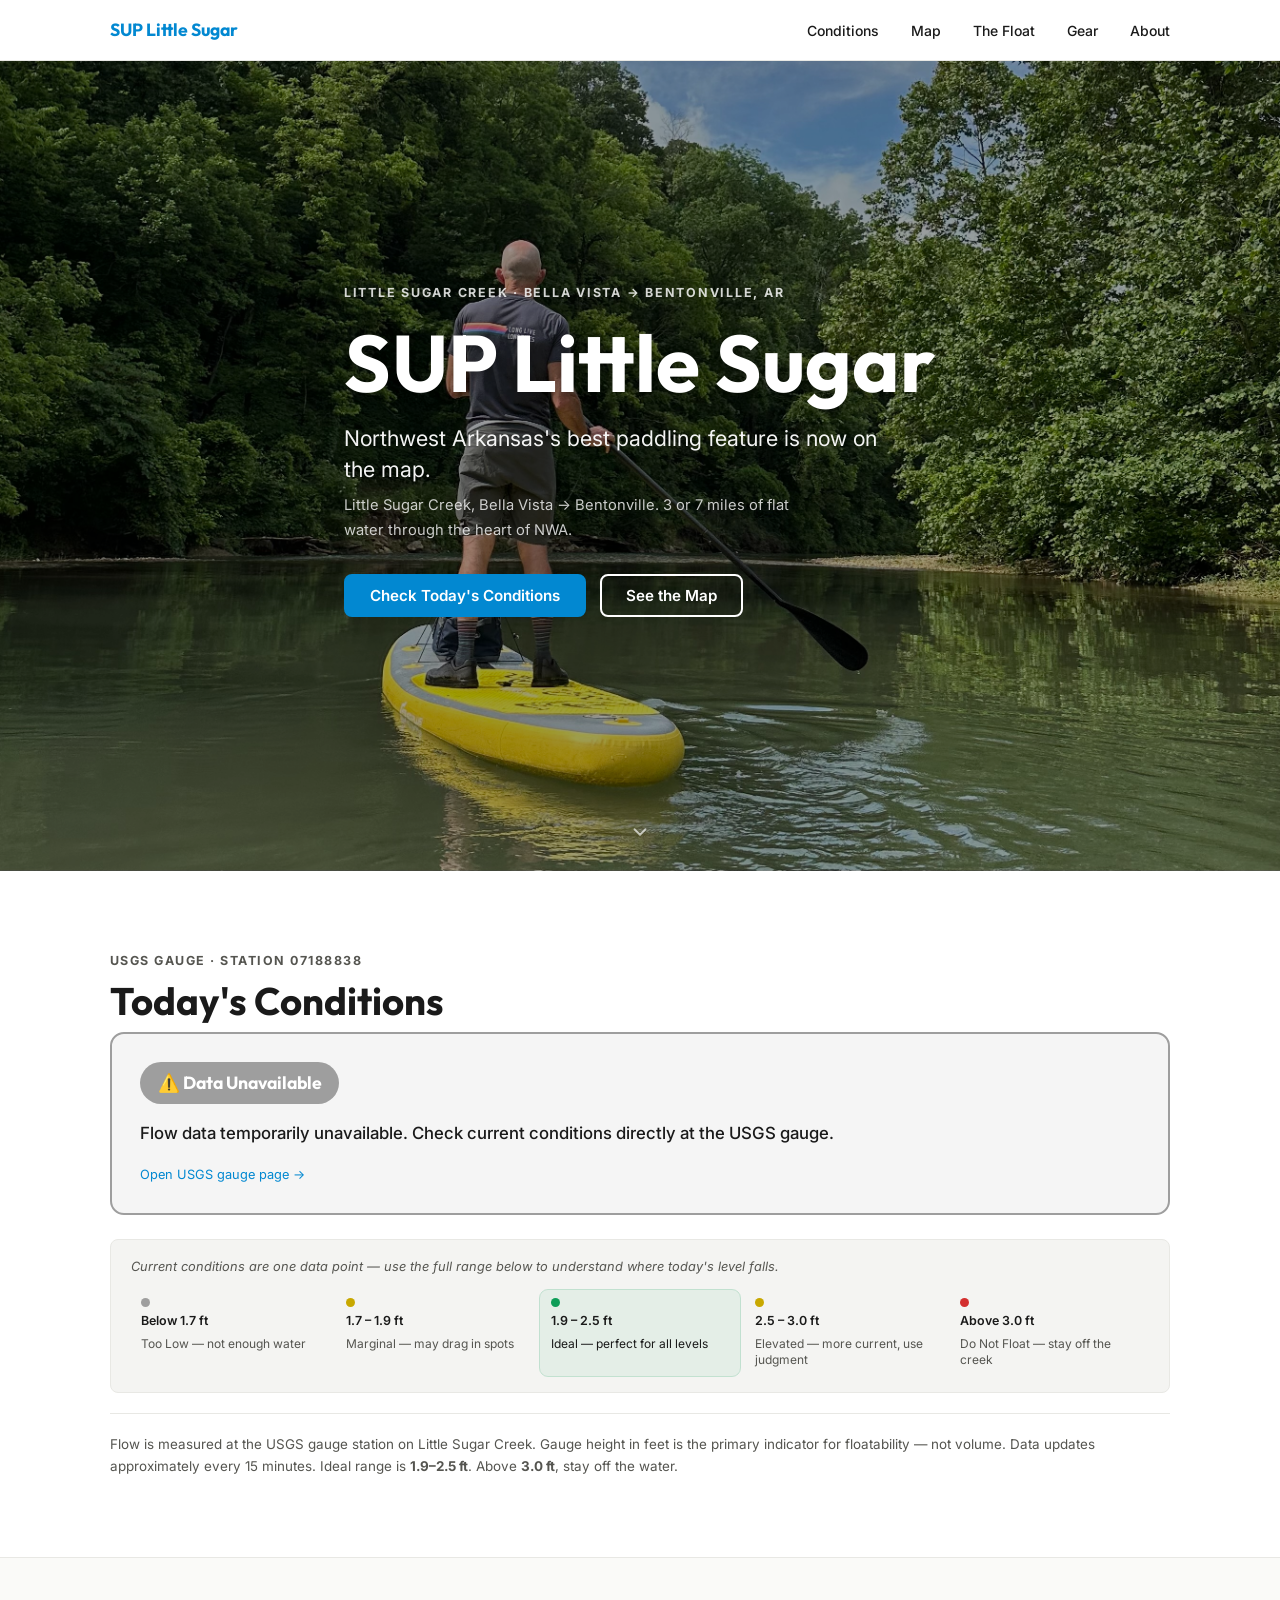
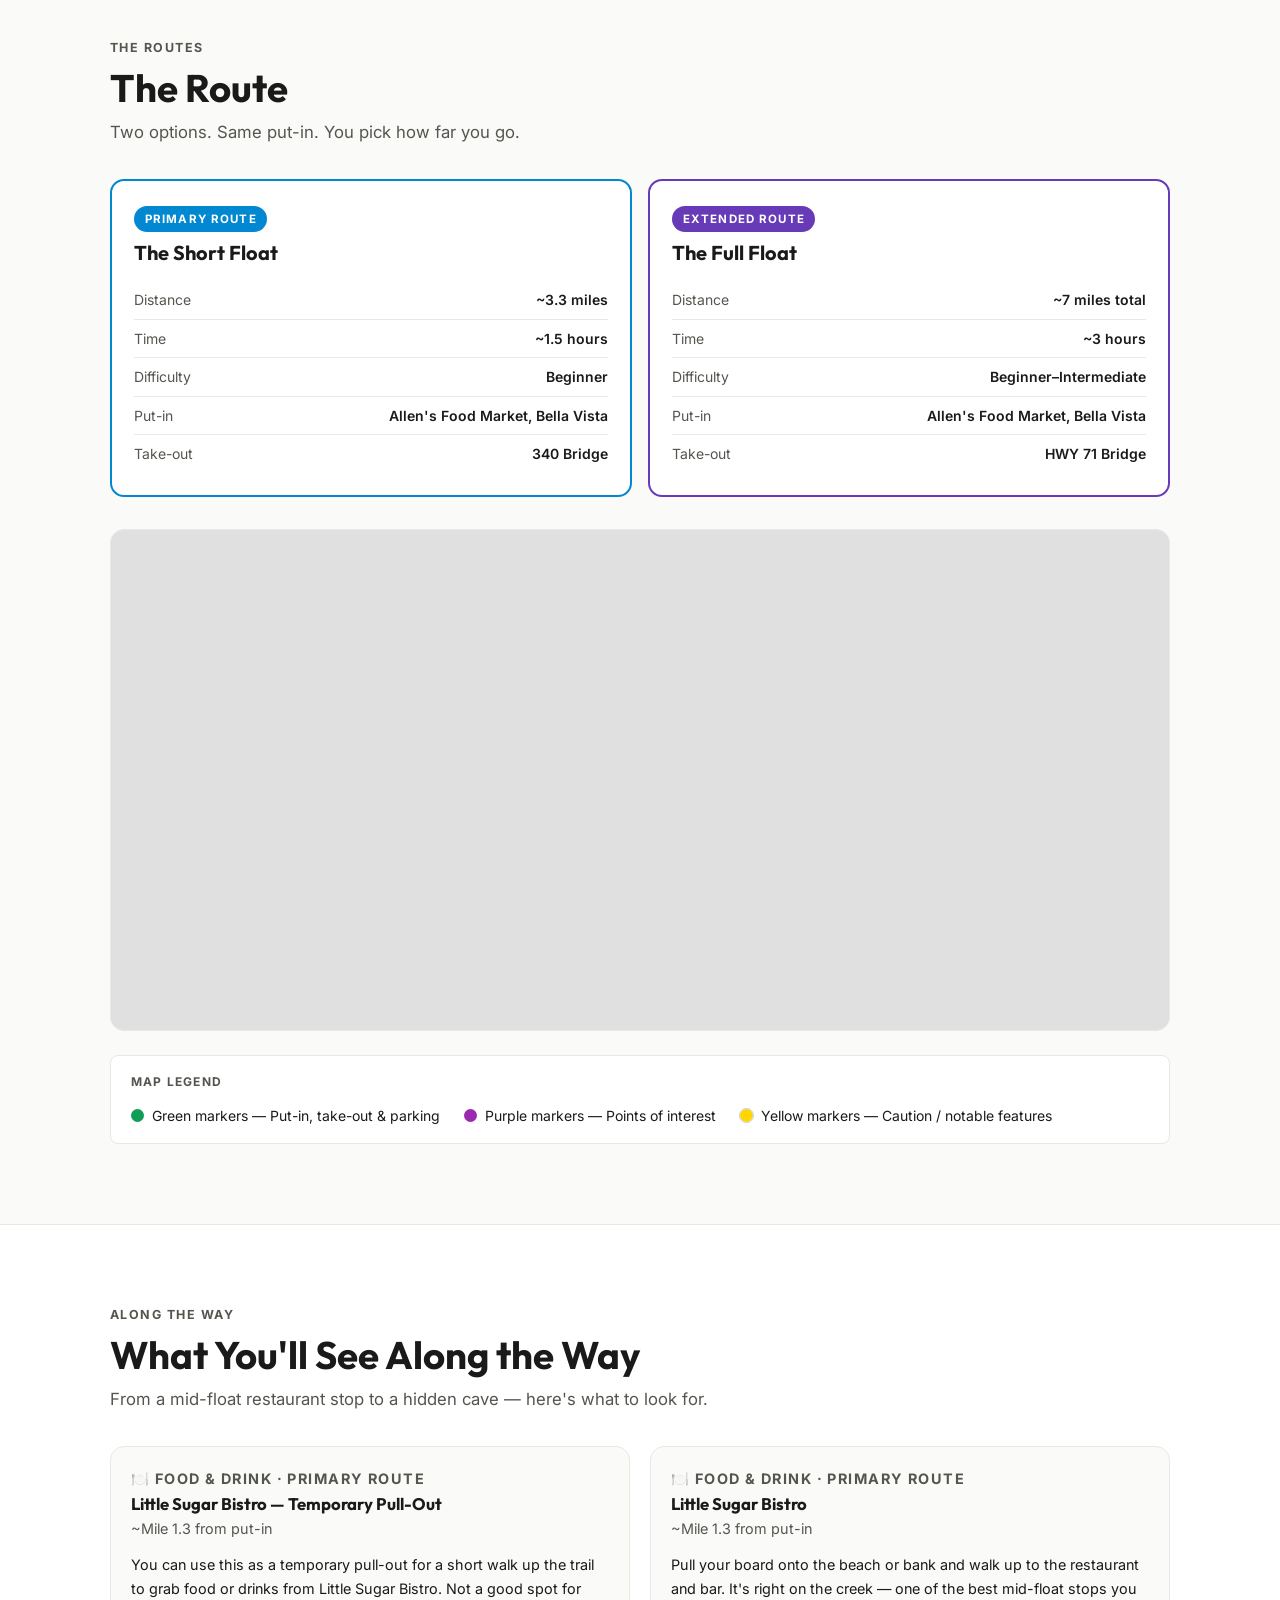
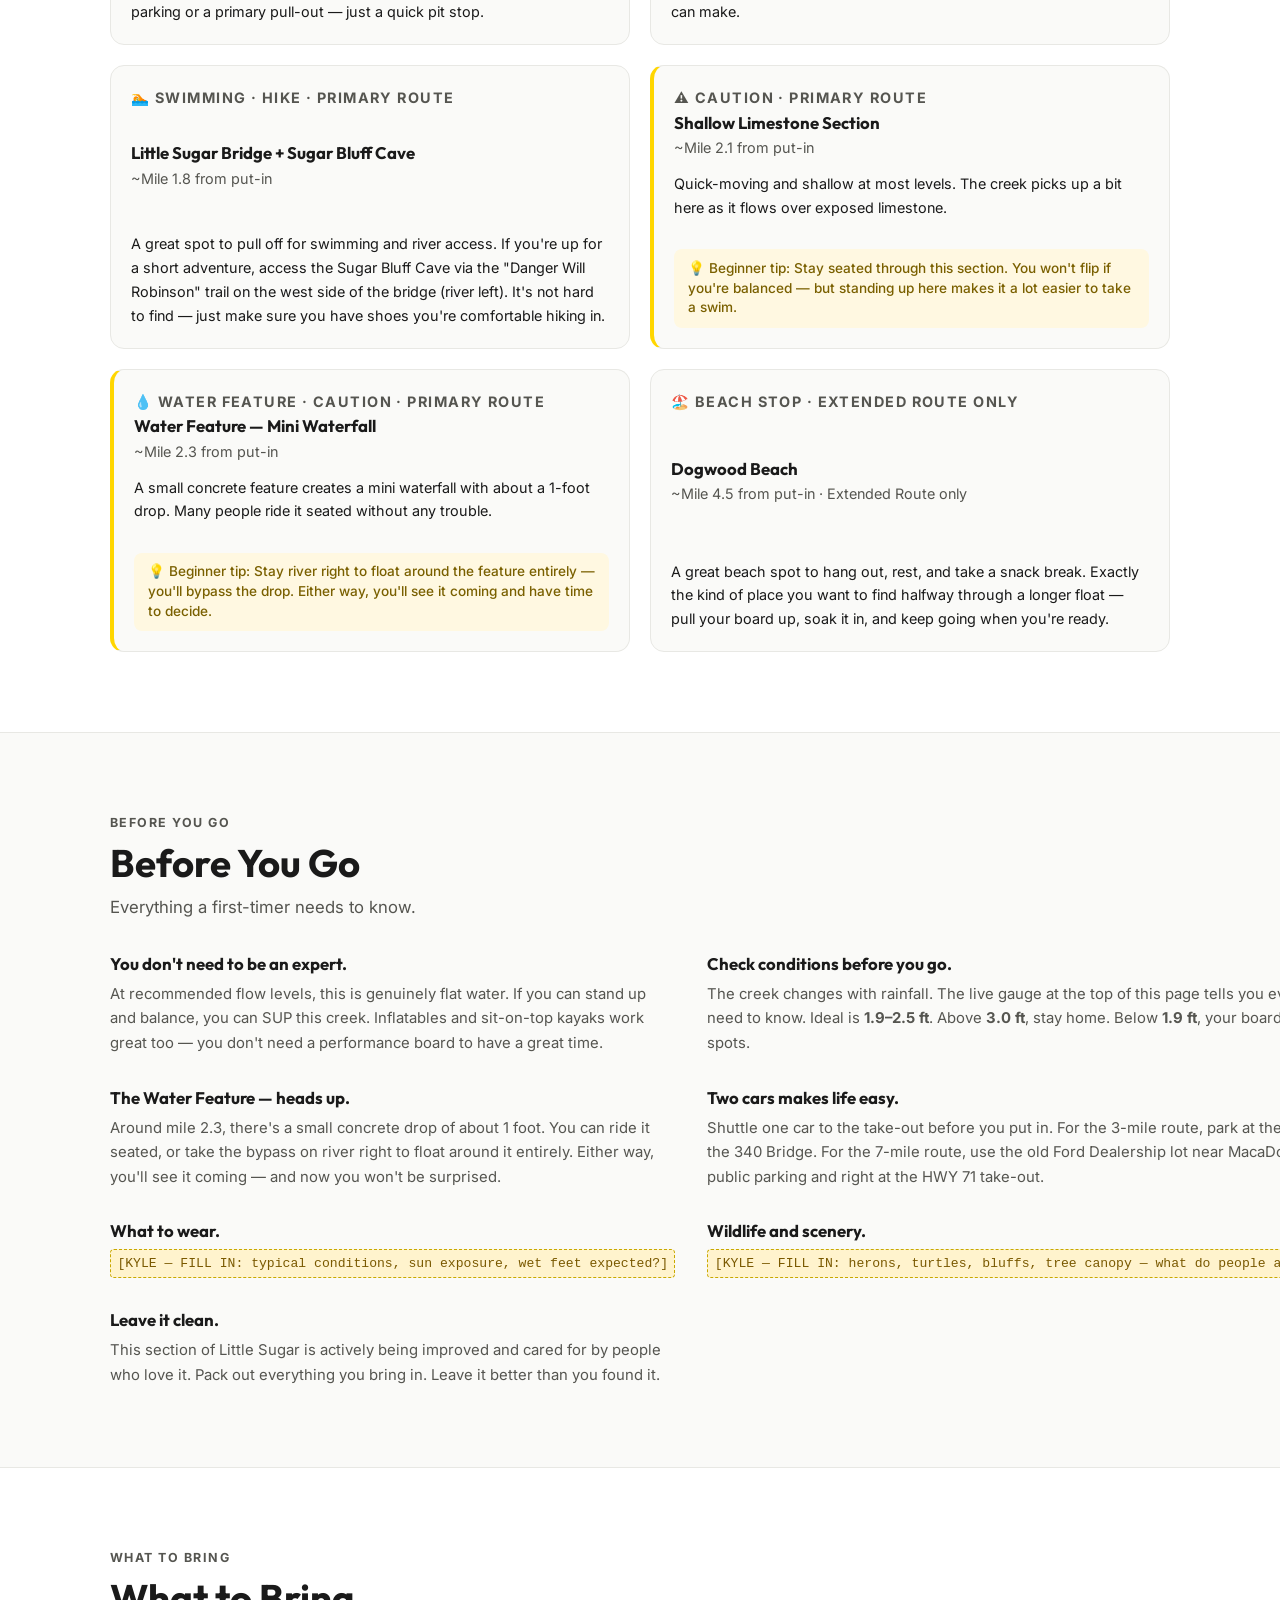
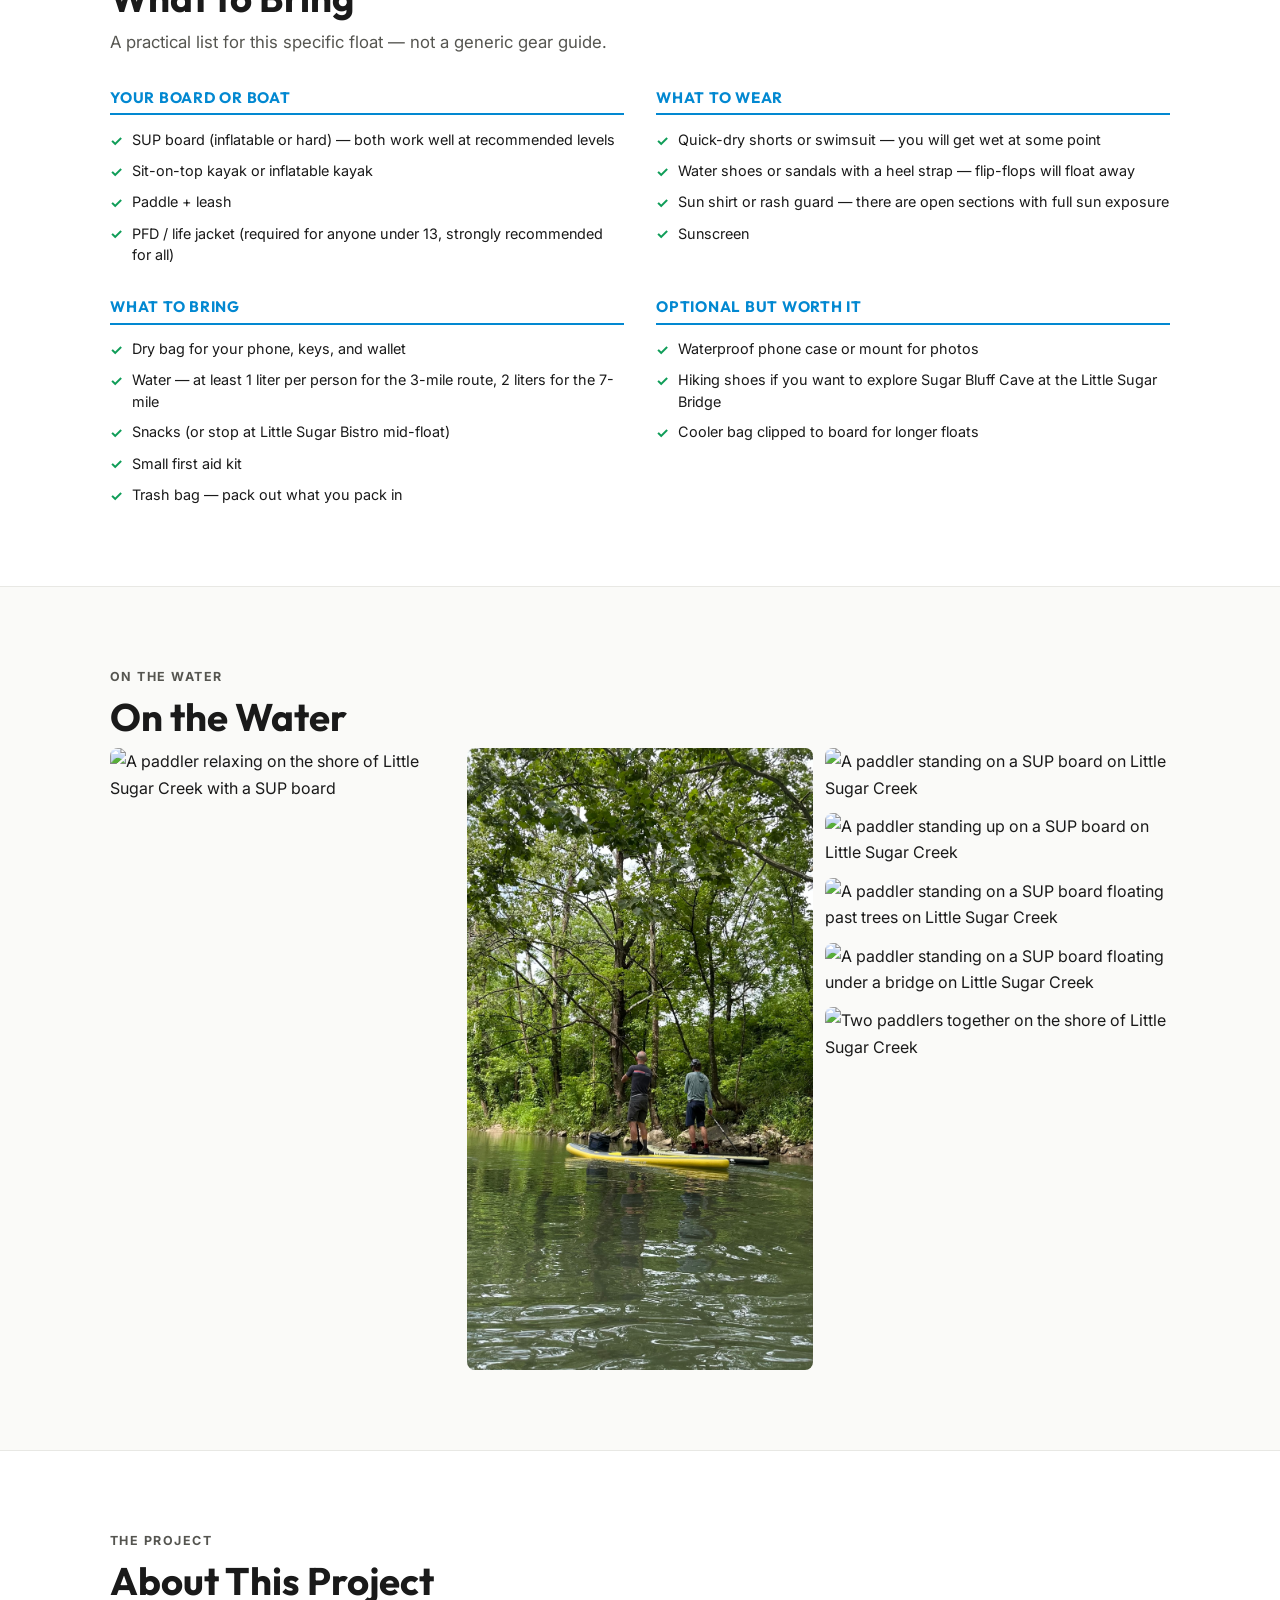
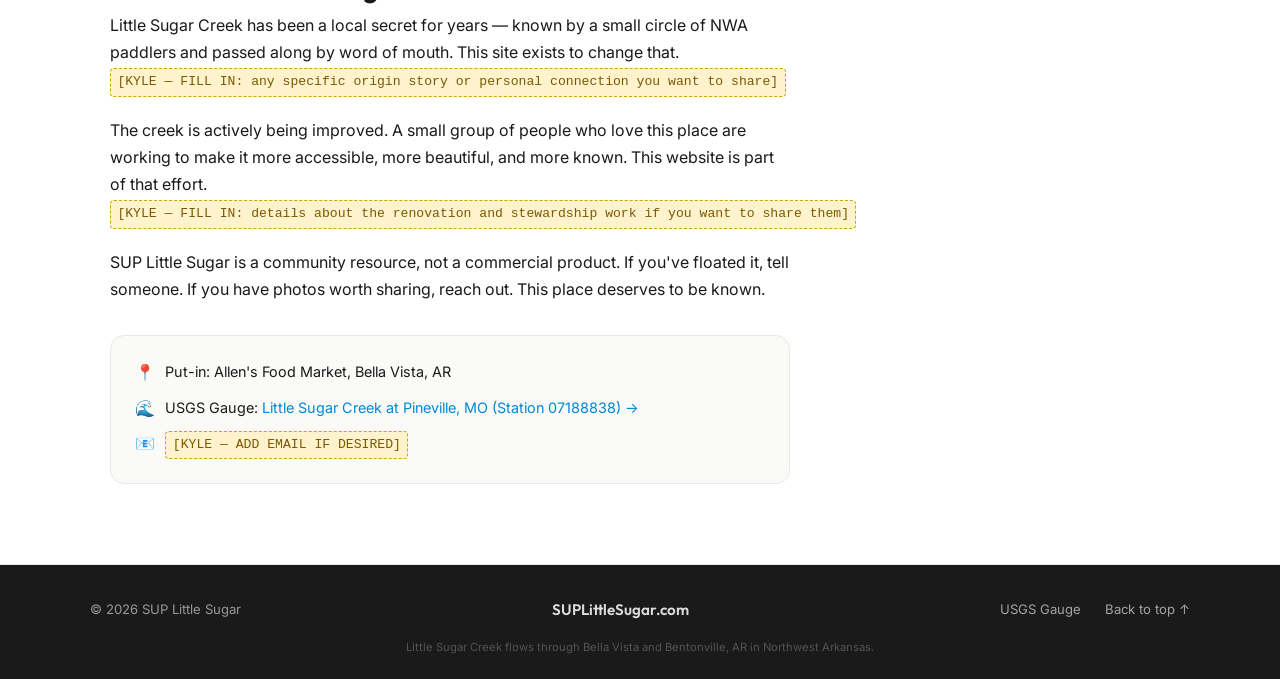
==== index.html @ d6bd66e0 "Update the USGS API to fix the widget See title" ====
<!DOCTYPE html>
<html lang="en">
<head>
  <meta charset="UTF-8" />
  <meta name="viewport" content="width=device-width, initial-scale=1.0" />
  <meta name="description" content="SUP Little Sugar — Stand-up paddleboarding and floating Little Sugar Creek in Bella Vista and Bentonville, Northwest Arkansas. Live conditions, interactive map, gear guide, and everything a first-timer needs." />

  <title>SUP Little Sugar — Float Little Sugar Creek in NWA</title>

  <!-- Favicon: paddle emoji -->
  <link rel="icon" href="data:image/svg+xml,<svg xmlns='http://www.w3.org/2000/svg' viewBox='0 0 100 100'><text y='.9em' font-size='90'>🏄</text></svg>" />

  <!-- Google Fonts: Outfit (headings) + Inter (body) -->
  <link rel="preconnect" href="https://fonts.googleapis.com" />
  <link rel="preconnect" href="https://fonts.gstatic.com" crossorigin />
  <link href="https://fonts.googleapis.com/css2?family=Outfit:wght@400;600;700;800&family=Inter:wght@400;500;600&display=swap" rel="stylesheet" />

  <!-- Stylesheet -->
  <link rel="stylesheet" href="css/styles.css" />
</head>
<body>

  <!-- ============================================================
       NAVIGATION
       ============================================================ -->
  <nav class="nav" id="site-nav" aria-label="Main navigation">
    <div class="nav-inner">
      <a href="#" class="nav-logo">SUP Little Sugar</a>

      <ul class="nav-links" id="nav-links">
        <li><a href="#conditions">Conditions</a></li>
        <li><a href="#map">Map</a></li>
        <li><a href="#float">The Float</a></li>
        <li><a href="#gear">Gear</a></li>
        <li><a href="#about">About</a></li>
      </ul>

      <!-- Hamburger (mobile only) -->
      <button class="nav-hamburger" id="nav-hamburger" aria-label="Toggle menu" aria-expanded="false">
        <span></span>
        <span></span>
        <span></span>
      </button>
    </div>
  </nav>

  <!-- ============================================================
       HERO
       ============================================================ -->
  <section class="hero" aria-label="Hero">
    <div class="hero-overlay" aria-hidden="true"></div>
    <div class="hero-content">
      <span class="hero-eyebrow">Little Sugar Creek · Bella Vista → Bentonville, AR</span>
      <h1>SUP Little Sugar</h1>
      <p class="hero-sub">Northwest Arkansas's best paddling feature is now on the map.</p>
      <p class="hero-body">Little Sugar Creek, Bella Vista → Bentonville. 3 or 7 miles of flat water through the heart of NWA.</p>
      <div class="hero-buttons">
        <a href="#conditions" class="btn btn-primary">Check Today's Conditions</a>
        <a href="#map" class="btn btn-outline-white">See the Map</a>
      </div>
    </div>

    <!-- Animated scroll indicator -->
    <div class="scroll-indicator" aria-hidden="true">
      <svg viewBox="0 0 24 24" aria-hidden="true">
        <polyline points="6 9 12 15 18 9"></polyline>
      </svg>
    </div>
  </section>

  <!-- ============================================================
       SECTION 1 — LIVE CONDITIONS
       ============================================================ -->
  <div class="conditions-wrap" id="conditions">
    <div class="section">
      <span class="section-eyebrow">USGS Gauge · Station 07188838</span>
      <h2 class="section-heading">Today's Conditions</h2>

      <!-- Status card — updated by fetchGaugeData() -->
      <div class="status-card" id="status-card" data-status="loading" role="status" aria-live="polite">

        <!-- Loading state -->
        <p class="status-loading" id="status-loading">Checking the gauge…</p>

        <!-- Success state (hidden until data loads) -->
        <div class="status-content" id="status-content" aria-hidden="true">
          <div class="status-badge" id="status-badge">—</div>
          <div class="status-gauge" id="status-gauge">—<span class="unit">ft</span></div>
          <p class="status-recommendation" id="status-recommendation"></p>
          <p class="status-meta">
            <span id="status-time"></span> ·
            <a href="https://waterdata.usgs.gov/monitoring-location/USGS-07188838/" target="_blank" rel="noopener">View USGS gauge →</a>
          </p>
        </div>

        <!-- Error state (hidden unless fetch fails) -->
        <div class="status-error" id="status-error" aria-hidden="true">
          <div class="status-badge">⚠️ Data Unavailable</div>
          <p class="status-recommendation">Flow data temporarily unavailable. Check current conditions directly at the USGS gauge.</p>
          <p class="status-meta">
            <a href="https://waterdata.usgs.gov/monitoring-location/USGS-07188838/" target="_blank" rel="noopener">Open USGS gauge page →</a>
          </p>
        </div>

      </div><!-- /status-card -->

      <!-- Flow level legend -->
      <div class="flow-legend">
        <p class="flow-legend-context">Current conditions are one data point — use the full range below to understand where today's level falls.</p>
        <div class="flow-legend-levels">
          <div class="flow-legend-item">
            <span class="flow-legend-dot" style="background:#9e9e9e;"></span>
            <span class="flow-legend-range">Below 1.7 ft</span>
            <span class="flow-legend-label">Too Low — not enough water</span>
          </div>
          <div class="flow-legend-item">
            <span class="flow-legend-dot" style="background:#c8a800;"></span>
            <span class="flow-legend-range">1.7 – 1.9 ft</span>
            <span class="flow-legend-label">Marginal — may drag in spots</span>
          </div>
          <div class="flow-legend-item flow-legend-item--ideal">
            <span class="flow-legend-dot" style="background:#0f9d58;"></span>
            <span class="flow-legend-range">1.9 – 2.5 ft</span>
            <span class="flow-legend-label">Ideal — perfect for all levels</span>
          </div>
          <div class="flow-legend-item">
            <span class="flow-legend-dot" style="background:#c8a800;"></span>
            <span class="flow-legend-range">2.5 – 3.0 ft</span>
            <span class="flow-legend-label">Elevated — more current, use judgment</span>
          </div>
          <div class="flow-legend-item">
            <span class="flow-legend-dot" style="background:#d32f2f;"></span>
            <span class="flow-legend-range">Above 3.0 ft</span>
            <span class="flow-legend-label">Do Not Float — stay off the creek</span>
          </div>
        </div>
      </div><!-- /flow-legend -->

      <p class="conditions-explainer">
        Flow is measured at the USGS gauge station on Little Sugar Creek. Gauge height in feet is the primary indicator for floatability — not volume. Data updates approximately every 15 minutes. Ideal range is <strong>1.9–2.5 ft</strong>. Above <strong>3.0 ft</strong>, stay off the water.
      </p>
    </div>
  </div>

  <!-- ============================================================
       SECTION 2 — THE ROUTE / MAP
       ============================================================ -->
  <div class="map-wrap" id="map">
    <div class="section">
      <span class="section-eyebrow">The Routes</span>
      <h2 class="section-heading">The Route</h2>
      <p class="section-subheading">Two options. Same put-in. You pick how far you go.</p>

      <!-- Route summary cards -->
      <div class="route-cards">

        <div class="route-card primary">
          <span class="route-pill">Primary Route</span>
          <h3>The Short Float</h3>
          <div class="route-stat">
            <span class="route-stat-label">Distance</span>
            <span class="route-stat-value">~3.3 miles</span>
          </div>
          <div class="route-stat">
            <span class="route-stat-label">Time</span>
            <span class="route-stat-value">~1.5 hours</span>
          </div>
          <div class="route-stat">
            <span class="route-stat-label">Difficulty</span>
            <span class="route-stat-value">Beginner</span>
          </div>
          <div class="route-stat">
            <span class="route-stat-label">Put-in</span>
            <span class="route-stat-value">Allen's Food Market, Bella Vista</span>
          </div>
          <div class="route-stat">
            <span class="route-stat-label">Take-out</span>
            <span class="route-stat-value">340 Bridge</span>
          </div>
        </div>

        <div class="route-card extended">
          <span class="route-pill">Extended Route</span>
          <h3>The Full Float</h3>
          <div class="route-stat">
            <span class="route-stat-label">Distance</span>
            <span class="route-stat-value">~7 miles total</span>
          </div>
          <div class="route-stat">
            <span class="route-stat-label">Time</span>
            <span class="route-stat-value">~3 hours</span>
          </div>
          <div class="route-stat">
            <span class="route-stat-label">Difficulty</span>
            <span class="route-stat-value">Beginner–Intermediate</span>
          </div>
          <div class="route-stat">
            <span class="route-stat-label">Put-in</span>
            <span class="route-stat-value">Allen's Food Market, Bella Vista</span>
          </div>
          <div class="route-stat">
            <span class="route-stat-label">Take-out</span>
            <span class="route-stat-value">HWY 71 Bridge</span>
          </div>
        </div>

      </div><!-- /route-cards -->

      <!-- Google My Maps embed -->
      <div class="map-embed-wrap">
        <iframe
          src="https://www.google.com/maps/d/u/0/embed?mid=1Xokbt8pxYBiPgkdiXS35rJoHc6xUcCo&ehbc=2E312F&noprof=1"
          title="SUP Little Sugar — Interactive Route Map"
          loading="lazy"
          allowfullscreen>
        </iframe>
      </div>

      <!-- Legend -->
      <div class="map-legend">
        <p class="map-legend-title">Map Legend</p>
        <div class="legend-items">
          <div class="legend-item">
            <span class="legend-dot" style="background:#0f9d58;"></span>
            Green markers — Put-in, take-out &amp; parking
          </div>
          <div class="legend-item">
            <span class="legend-dot" style="background:#9c27b0;"></span>
            Purple markers — Points of interest
          </div>
          <div class="legend-item">
            <span class="legend-dot" style="background:#ffd600; outline: 1px solid #ccc;"></span>
            Yellow markers — Caution / notable features
          </div>
        </div>
      </div>

    </div>
  </div>

  <!-- ============================================================
       SECTION 3 — POINTS OF INTEREST
       ============================================================ -->
  <div class="poi-wrap" id="poi">
    <div class="section">
      <span class="section-eyebrow">Along the Way</span>
      <h2 class="section-heading">What You'll See Along the Way</h2>
      <p class="section-subheading">From a mid-float restaurant stop to a hidden cave — here's what to look for.</p>

      <div class="poi-grid">

        <!-- 1 · Little Sugar Bistro Pull-Out -->
        <div class="poi-card">
          <div class="poi-card-body">
            <p class="poi-type-label">🍽️ Food &amp; Drink · Primary Route</p>
            <h3>Little Sugar Bistro — Temporary Pull-Out</h3>
            <p class="poi-meta">~Mile 1.3 from put-in</p>
            <p>You can use this as a temporary pull-out for a short walk up the trail to grab food or drinks from Little Sugar Bistro. Not a good spot for parking or a primary pull-out — just a quick pit stop.</p>
          </div>
        </div>

        <!-- 2 · Little Sugar Bistro -->
        <div class="poi-card">
          <div class="poi-card-body">
            <p class="poi-type-label">🍽️ Food &amp; Drink · Primary Route</p>
            <h3>Little Sugar Bistro</h3>
            <p class="poi-meta">~Mile 1.3 from put-in</p>
            <p>Pull your board onto the beach or bank and walk up to the restaurant and bar. It's right on the creek — one of the best mid-float stops you can make.</p>
          </div>
        </div>

        <!-- 3 · Little Sugar Bridge -->
        <div class="poi-card">
          <div class="poi-card-body">
            <p class="poi-type-label">🏊 Swimming · Hike · Primary Route</p>
            <h3>Little Sugar Bridge + Sugar Bluff Cave</h3>
            <p class="poi-meta">~Mile 1.8 from put-in</p>
            <p>A great spot to pull off for swimming and river access. If you're up for a short adventure, access the Sugar Bluff Cave via the "Danger Will Robinson" trail on the west side of the bridge (river left). It's not hard to find — just make sure you have shoes you're comfortable hiking in.</p>
          </div>
        </div>

        <!-- 4 · Shallow Limestone Section (CAUTION) -->
        <div class="poi-card caution">
          <div class="poi-card-body">
            <p class="poi-type-label">⚠️ Caution · Primary Route</p>
            <h3>Shallow Limestone Section</h3>
            <p class="poi-meta">~Mile 2.1 from put-in</p>
            <p>Quick-moving and shallow at most levels. The creek picks up a bit here as it flows over exposed limestone.</p>
            <div class="caution-tip">
              💡 Beginner tip: Stay seated through this section. You won't flip if you're balanced — but standing up here makes it a lot easier to take a swim.
            </div>
          </div>
        </div>

        <!-- 5 · Water Feature (CAUTION) -->
        <div class="poi-card caution">
          <div class="poi-card-body">
            <p class="poi-type-label">💧 Water Feature · Caution · Primary Route</p>
            <h3>Water Feature — Mini Waterfall</h3>
            <p class="poi-meta">~Mile 2.3 from put-in</p>
            <p>A small concrete feature creates a mini waterfall with about a 1-foot drop. Many people ride it seated without any trouble.</p>
            <div class="caution-tip">
              💡 Beginner tip: Stay river right to float around the feature entirely — you'll bypass the drop. Either way, you'll see it coming and have time to decide.
            </div>
          </div>
        </div>

        <!-- 6 · Dogwood Beach -->
        <div class="poi-card">
          <div class="poi-card-body">
            <p class="poi-type-label">🏖️ Beach Stop · Extended Route Only</p>
            <h3>Dogwood Beach</h3>
            <p class="poi-meta">~Mile 4.5 from put-in · Extended Route only</p>
            <p>A great beach spot to hang out, rest, and take a snack break. Exactly the kind of place you want to find halfway through a longer float — pull your board up, soak it in, and keep going when you're ready.</p>
          </div>
        </div>

      </div><!-- /poi-grid -->
    </div>
  </div>

  <!-- ============================================================
       SECTION 4 — THINGS TO KNOW / BEFORE YOU GO
       ============================================================ -->
  <div class="float-wrap" id="float">
    <div class="section">
      <span class="section-eyebrow">Before You Go</span>
      <h2 class="section-heading">Before You Go</h2>
      <p class="section-subheading">Everything a first-timer needs to know.</p>

      <div class="float-grid">

        <div class="float-item">
          <h3>You don't need to be an expert.</h3>
          <p>At recommended flow levels, this is genuinely flat water. If you can stand up and balance, you can SUP this creek. Inflatables and sit-on-top kayaks work great too — you don't need a performance board to have a great time.</p>
        </div>

        <div class="float-item">
          <h3>Check conditions before you go.</h3>
          <p>The creek changes with rainfall. The live gauge at the top of this page tells you everything you need to know. Ideal is <strong>1.9–2.5 ft</strong>. Above <strong>3.0 ft</strong>, stay home. Below <strong>1.9 ft</strong>, your board may drag in spots.</p>
        </div>

        <div class="float-item">
          <h3>The Water Feature — heads up.</h3>
          <p>Around mile 2.3, there's a small concrete drop of about 1 foot. You can ride it seated, or take the bypass on river right to float around it entirely. Either way, you'll see it coming — and now you won't be surprised.</p>
        </div>

        <div class="float-item">
          <h3>Two cars makes life easy.</h3>
          <p>Shuttle one car to the take-out before you put in. For the 3-mile route, park at the public lot near the 340 Bridge. For the 7-mile route, use the old Ford Dealership lot near MacaDoodles — it's public parking and right at the HWY 71 take-out.</p>
        </div>

        <div class="float-item">
          <h3>What to wear.</h3>
          <p><span class="kyle-fill">[KYLE — FILL IN: typical conditions, sun exposure, wet feet expected?]</span></p>
        </div>

        <div class="float-item">
          <h3>Wildlife and scenery.</h3>
          <p><span class="kyle-fill">[KYLE — FILL IN: herons, turtles, bluffs, tree canopy — what do people actually see?]</span></p>
        </div>

        <div class="float-item">
          <h3>Leave it clean.</h3>
          <p>This section of Little Sugar is actively being improved and cared for by people who love it. Pack out everything you bring in. Leave it better than you found it.</p>
        </div>

      </div><!-- /float-grid -->
    </div>
  </div>

  <!-- ============================================================
       SECTION 5 — GEAR TO BRING
       ============================================================ -->
  <div class="gear-wrap" id="gear">
    <div class="section">
      <span class="section-eyebrow">What to Bring</span>
      <h2 class="section-heading">What to Bring</h2>
      <p class="section-subheading">A practical list for this specific float — not a generic gear guide.</p>

      <div class="gear-grid">

        <div class="gear-group">
          <h3>Your Board or Boat</h3>
          <ul class="gear-list">
            <li>SUP board (inflatable or hard) — both work well at recommended levels</li>
            <li>Sit-on-top kayak or inflatable kayak</li>
            <li>Paddle + leash</li>
            <li>PFD / life jacket (required for anyone under 13, strongly recommended for all)</li>
          </ul>
        </div>

        <div class="gear-group">
          <h3>What to Wear</h3>
          <ul class="gear-list">
            <li>Quick-dry shorts or swimsuit — you will get wet at some point</li>
            <li>Water shoes or sandals with a heel strap — flip-flops will float away</li>
            <li>Sun shirt or rash guard — there are open sections with full sun exposure</li>
            <li>Sunscreen</li>
          </ul>
        </div>

        <div class="gear-group">
          <h3>What to Bring</h3>
          <ul class="gear-list">
            <li>Dry bag for your phone, keys, and wallet</li>
            <li>Water — at least 1 liter per person for the 3-mile route, 2 liters for the 7-mile</li>
            <li>Snacks (or stop at Little Sugar Bistro mid-float)</li>
            <li>Small first aid kit</li>
            <li>Trash bag — pack out what you pack in</li>
          </ul>
        </div>

        <div class="gear-group">
          <h3>Optional but Worth It</h3>
          <ul class="gear-list">
            <li>Waterproof phone case or mount for photos</li>
            <li>Hiking shoes if you want to explore Sugar Bluff Cave at the Little Sugar Bridge</li>
            <li>Cooler bag clipped to board for longer floats</li>
          </ul>
        </div>

      </div><!-- /gear-grid -->
    </div>
  </div>

  <!-- ============================================================
       SECTION 6 — PHOTO GALLERY
       ============================================================ -->
  <div class="gallery-wrap" id="gallery">
    <div class="section">
      <span class="section-eyebrow">On the Water</span>
      <h2 class="section-heading">On the Water</h2>

      <!--
        7 gallery photos. Hero (Hero_Photo_Victor.jpeg) excluded.
        Victor_Back_Standing_Up.jpeg released from old hero slot and added here.
        New additions: Nat_Back_Standing_Floating_by-Tree, Standing_Back_Floating_Under_Bridge, Victor_Andy_Beach_Side.
      -->
      <div class="gallery-masonry">
        <img
          src="images/Pat_Relaxing_Beach_SUP.jpeg"
          alt="A paddler relaxing on the shore of Little Sugar Creek with a SUP board"
          loading="lazy"
        />
        <img
          src="images/Victor_TW_Side_Standing_Under_tree.jpeg"
          alt="A paddler standing on a SUP board under the tree canopy on Little Sugar Creek"
          loading="lazy"
        />
        <img
          src="images/Andy_Under_Tree_Standing_Shoes.jpeg"
          alt="A paddler standing on a SUP board on Little Sugar Creek"
          loading="lazy"
        />
        <img
          src="images/Victor_Back_Standing_Up.jpeg"
          alt="A paddler standing up on a SUP board on Little Sugar Creek"
          loading="lazy"
        />
        <img
          src="images/Nat_Back_Standing_Floating_by-Tree.jpeg"
          alt="A paddler standing on a SUP board floating past trees on Little Sugar Creek"
          loading="lazy"
        />
        <img
          src="images/Standing_Back_Floating_Under_Bridge.jpeg"
          alt="A paddler standing on a SUP board floating under a bridge on Little Sugar Creek"
          loading="lazy"
        />
        <img
          src="images/Victor_Andy_Beach_Side.jpeg"
          alt="Two paddlers together on the shore of Little Sugar Creek"
          loading="lazy"
        />
      </div>

    </div>
  </div>

  <!-- ============================================================
       SECTION 7 — ABOUT
       ============================================================ -->
  <div class="about-wrap" id="about">
    <div class="section">
      <span class="section-eyebrow">The Project</span>
      <h2 class="section-heading">About This Project</h2>

      <div class="about-content">

        <p>Little Sugar Creek has been a local secret for years — known by a small circle of NWA paddlers and passed along by word of mouth. This site exists to change that. <span class="kyle-fill">[KYLE — FILL IN: any specific origin story or personal connection you want to share]</span></p>

        <p>The creek is actively being improved. A small group of people who love this place are working to make it more accessible, more beautiful, and more known. This website is part of that effort. <span class="kyle-fill">[KYLE — FILL IN: details about the renovation and stewardship work if you want to share them]</span></p>

        <p>SUP Little Sugar is a community resource, not a commercial product. If you've floated it, tell someone. If you have photos worth sharing, reach out. This place deserves to be known.</p>

        <div class="about-info-block">
          <div class="about-info-item">
            <span class="icon">📍</span>
            <span>Put-in: Allen's Food Market, Bella Vista, AR</span>
          </div>
          <div class="about-info-item">
            <span class="icon">🌊</span>
            <span>
              USGS Gauge:
              <a href="https://waterdata.usgs.gov/monitoring-location/USGS-07188838/" target="_blank" rel="noopener">
                Little Sugar Creek at Pineville, MO (Station 07188838) →
              </a>
            </span>
          </div>
          <div class="about-info-item">
            <span class="icon">📧</span>
            <span><span class="kyle-fill">[KYLE — ADD EMAIL IF DESIRED]</span></span>
          </div>
        </div>

      </div><!-- /about-content -->
    </div>
  </div>

  <!-- ============================================================
       FOOTER
       ============================================================ -->
  <footer>
    <div class="footer-inner">
      <span class="footer-copy">&copy; 2026 SUP Little Sugar</span>
      <span class="footer-site">SUPLittleSugar.com</span>
      <div class="footer-links">
        <a href="https://waterdata.usgs.gov/monitoring-location/USGS-07188838/" target="_blank" rel="noopener">USGS Gauge</a>
        <a href="#" onclick="window.scrollTo({top:0,behavior:'smooth'});return false;">Back to top ↑</a>
      </div>
    </div>
    <p class="footer-seo container" style="text-align:center; margin-top:1rem;">
      Little Sugar Creek flows through Bella Vista and Bentonville, AR in Northwest Arkansas.
    </p>
  </footer>

  <!-- ============================================================
       JAVASCRIPT
       ============================================================ -->
  <script>
    /* ── Mobile hamburger menu ── */
    (function () {
      var nav       = document.getElementById('site-nav');
      var hamburger = document.getElementById('nav-hamburger');
      var navLinks  = document.getElementById('nav-links');

      hamburger.addEventListener('click', function () {
        var isOpen = nav.classList.toggle('is-open');
        hamburger.setAttribute('aria-expanded', isOpen ? 'true' : 'false');
      });

      /* Close menu when any nav link is tapped on mobile */
      navLinks.querySelectorAll('a').forEach(function (link) {
        link.addEventListener('click', function () {
          nav.classList.remove('is-open');
          hamburger.setAttribute('aria-expanded', 'false');
        });
      });
    }());

    /* ── USGS Live Gauge Data ── */
    (function () {
      var API_URL = 'https://waterservices.usgs.gov/nwis/iv/?sites=07188838&parameterCd=00065&format=json&access=3';

      var card           = document.getElementById('status-card');
      var loadingEl      = document.getElementById('status-loading');
      var contentEl      = document.getElementById('status-content');
      var errorEl        = document.getElementById('status-error');
      var badgeEl        = document.getElementById('status-badge');
      var gaugeEl        = document.getElementById('status-gauge');
      var recommendEl    = document.getElementById('status-recommendation');
      var timeEl         = document.getElementById('status-time');

      /* Determine status from gauge height (in feet) */
      function classify(ft) {
        if (ft < 1.7) {
          return {
            status: 'low',
            label:  '🪨 Too Low',
            text:   'Not enough water to float. Check back after rain.'
          };
        } else if (ft < 1.9) {
          return {
            status: 'marginal',
            label:  '⚠️ Marginal',
            text:   'Possible but scrappy. Board may drag in spots.'
          };
        } else if (ft <= 2.5) {
          return {
            status: 'good',
            label:  '✅ Good to Go',
            text:   'Perfect conditions. Calm and floatable for all skill levels.'
          };
        } else if (ft <= 3.0) {
          return {
            status: 'elevated',
            label:  '⚠️ Elevated',
            text:   'More current than usual. Not recommended for beginners.'
          };
        } else {
          return {
            status: 'danger',
            label:  '🚫 Do Not Float',
            text:   'Water is too high. Stay off the creek.'
          };
        }
      }

      /* Format a UTC dateTime string from USGS into a local readable string */
      function formatTime(isoString) {
        try {
          var d = new Date(isoString);
          return d.toLocaleString('en-US', {
            month:      'short',
            day:        'numeric',
            hour:       'numeric',
            minute:     '2-digit',
            timeZoneName: 'short'
          });
        } catch (e) {
          return isoString;
        }
      }

      /* Show success state */
      function showData(ft, isoTime) {
        var info = classify(ft);

        card.dataset.status = info.status;

        badgeEl.textContent       = info.label;
        gaugeEl.innerHTML         = ft.toFixed(2) + '<span class="unit">ft</span>';
        recommendEl.textContent   = info.text;
        timeEl.textContent        = 'Last updated: ' + formatTime(isoTime);

        loadingEl.style.display   = 'none';
        contentEl.style.display   = 'block';
        contentEl.removeAttribute('aria-hidden');
      }

      /* Show error state */
      function showError() {
        card.dataset.status         = 'error';
        loadingEl.style.display     = 'none';
        errorEl.style.display       = 'block';
        errorEl.removeAttribute('aria-hidden');
      }

      /* Fetch live data from USGS Water Services REST API */
      fetch(API_URL)
        .then(function (response) {
          if (!response.ok) { throw new Error('HTTP ' + response.status); }
          return response.json();
        })
        .then(function (data) {
          try {
            var reading = data.value.timeSeries[0].values[0].value[0];
            var ft      = parseFloat(reading.value);
            var isoTime = reading.dateTime;
            if (isNaN(ft)) { throw new Error('Invalid gauge value'); }
            showData(ft, isoTime);
          } catch (e) {
            showError();
          }
        })
        .catch(function () {
          showError();
        });
    }());
  </script>

</body>
</html>
---- css/styles.css ----
/* ============================================================
   SUP LITTLE SUGAR — styles.css
   Mobile-first. Built for Netlify static deployment.
   No frameworks. Vanilla CSS only.
   ============================================================ */

/* === DESIGN TOKENS === */
:root {
  /* Brand colors */
  --blue:        #0288d1;
  --blue-dark:   #01579b;
  --purple:      #673ab7;
  --green:       #0f9d58;
  --yellow:      #ffd600;
  --yellow-dark: #c8a800;
  --red:         #d32f2f;
  --gray:        #9e9e9e;

  /* UI colors */
  --bg:          #fafaf8;
  --surface:     #ffffff;
  --text:        #1a1a1a;
  --muted:       #555550;
  --border:      #e8e8e4;
  --dark:        #1a1a1a;

  /* Typography */
  --font-heading: 'Outfit', sans-serif;
  --font-body:    'Inter', sans-serif;

  /* Spacing scale */
  --sp-xs:  0.5rem;
  --sp-sm:  1rem;
  --sp-md:  1.5rem;
  --sp-lg:  2.5rem;
  --sp-xl:  4rem;

  /* Layout */
  --max-w:      1100px;
  --radius-sm:  8px;
  --radius-md:  14px;
  --radius-lg:  22px;

  /* Nav height — used for scroll-margin */
  --nav-h: 60px;
}

/* === RESET === */
*, *::before, *::after {
  box-sizing: border-box;
  margin: 0;
  padding: 0;
}

html {
  scroll-behavior: smooth;
  font-size: 16px;
}

body {
  font-family: var(--font-body);
  background-color: var(--bg);
  color: var(--text);
  line-height: 1.65;
  -webkit-font-smoothing: antialiased;
}

img {
  max-width: 100%;
  height: auto;
  display: block;
}

a {
  color: var(--blue);
  text-decoration: none;
}

a:hover {
  text-decoration: underline;
}

ul, ol {
  list-style: none;
}

/* === TYPOGRAPHY === */
h1, h2, h3, h4, h5 {
  font-family: var(--font-heading);
  line-height: 1.2;
  font-weight: 700;
}

p {
  margin-bottom: 1rem;
}

p:last-child {
  margin-bottom: 0;
}

/* === LAYOUT HELPERS === */
.container {
  max-width: var(--max-w);
  margin: 0 auto;
  padding: 0 1.25rem;
}

/* Section base: mobile padding, scales up */
.section {
  padding: 3.5rem 1.25rem;
  max-width: var(--max-w);
  margin: 0 auto;
}

@media (min-width: 768px) {
  .section {
    padding: 5rem 1.25rem;
  }
}

/* Offset scroll target so sticky nav doesn't cover the heading */
[id] {
  scroll-margin-top: calc(var(--nav-h) + 8px);
}

.section-eyebrow {
  display: block;
  font-size: 0.78rem;
  font-weight: 700;
  letter-spacing: 0.12em;
  text-transform: uppercase;
  color: var(--muted);
  margin-bottom: 0.4rem;
}

.section-heading {
  font-size: clamp(1.6rem, 4vw, 2.4rem);
  margin-bottom: 0.5rem;
}

.section-subheading {
  font-size: 1.05rem;
  color: var(--muted);
  margin-bottom: 2rem;
  max-width: 600px;
}

/* Highlighted placeholder for content Kyle still needs to fill in */
.kyle-fill {
  display: inline-block;
  background: #fff3cd;
  border: 1px dashed #c8a800;
  border-radius: 4px;
  padding: 0.15rem 0.4rem;
  font-size: 0.82rem;
  font-family: monospace;
  color: #7a5900;
  white-space: nowrap;
}

/* === BUTTONS === */
.btn {
  display: inline-block;
  padding: 0.75rem 1.5rem;
  border-radius: var(--radius-sm);
  font-family: var(--font-body);
  font-size: 0.95rem;
  font-weight: 600;
  cursor: pointer;
  transition: opacity 0.2s, transform 0.15s;
  border: 2px solid transparent;
  text-decoration: none;
  line-height: 1;
}

.btn:hover {
  opacity: 0.88;
  transform: translateY(-1px);
  text-decoration: none;
}

.btn-primary {
  background: var(--blue);
  color: #fff;
  border-color: var(--blue);
}

.btn-outline-white {
  background: transparent;
  color: #fff;
  border-color: #fff;
}

/* ============================================================
   NAVIGATION
   ============================================================ */
.nav {
  position: sticky;
  top: 0;
  z-index: 200;
  background: var(--surface);
  border-bottom: 1px solid var(--border);
}

.nav-inner {
  max-width: var(--max-w);
  margin: 0 auto;
  padding: 0 1.25rem;
  display: flex;
  align-items: center;
  justify-content: space-between;
  height: var(--nav-h);
}

/* Logo */
.nav-logo {
  font-family: var(--font-heading);
  font-size: 1.1rem;
  font-weight: 700;
  color: var(--blue);
  text-decoration: none;
  flex-shrink: 0;
}

.nav-logo:hover {
  text-decoration: none;
}

/* Desktop links — hidden on mobile */
.nav-links {
  display: none;
  gap: 2rem;
}

.nav-links a {
  color: var(--text);
  font-size: 0.875rem;
  font-weight: 500;
  text-decoration: none;
  transition: color 0.2s;
}

.nav-links a:hover {
  color: var(--blue);
  text-decoration: none;
}

/* Hamburger button — visible on mobile */
.nav-hamburger {
  background: none;
  border: none;
  cursor: pointer;
  padding: 0.35rem;
  display: flex;
  flex-direction: column;
  justify-content: center;
  gap: 5px;
}

.nav-hamburger span {
  display: block;
  width: 24px;
  height: 2px;
  background: var(--text);
  border-radius: 2px;
  transition: transform 0.28s ease, opacity 0.2s;
}

/* Mobile menu open state */
.nav.is-open .nav-links {
  display: flex;
  flex-direction: column;
  gap: 0;
  position: absolute;
  top: var(--nav-h);
  left: 0;
  right: 0;
  background: var(--surface);
  border-bottom: 1px solid var(--border);
  padding: 0.5rem 0 1rem;
}

.nav.is-open .nav-links a {
  display: block;
  padding: 0.75rem 1.5rem;
  font-size: 1rem;
}

/* Animate hamburger → X */
.nav.is-open .nav-hamburger span:nth-child(1) {
  transform: translateY(7px) rotate(45deg);
}

.nav.is-open .nav-hamburger span:nth-child(2) {
  opacity: 0;
}

.nav.is-open .nav-hamburger span:nth-child(3) {
  transform: translateY(-7px) rotate(-45deg);
}

/* Show desktop links, hide hamburger above 768px */
@media (min-width: 768px) {
  .nav-links {
    display: flex !important; /* override js-set inline style */
  }
  .nav-hamburger {
    display: none;
  }
}

/* ============================================================
   HERO
   ============================================================ */
.hero {
  position: relative;
  min-height: 90vh;
  display: flex;
  align-items: center;
  /* Gradient fallback — shown if image fails or while loading */
  background: linear-gradient(160deg, #0288d1 0%, #01579b 50%, #1a3a2a 100%);
  background-image: url('../images/Hero_Photo_Victor.jpeg');
  background-size: cover;
  background-position: center top;
  color: #fff;
  overflow: hidden;
}

/* Dark overlay for text legibility */
.hero-overlay {
  position: absolute;
  inset: 0;
  background: rgba(0, 0, 0, 0.38);
  z-index: 0;
}

.hero-content {
  position: relative;
  z-index: 1;
  max-width: var(--max-w);
  margin: 0 auto;
  padding: 4rem 1.25rem 6rem;
}

.hero-eyebrow {
  display: block;
  font-size: 0.78rem;
  font-weight: 700;
  letter-spacing: 0.14em;
  text-transform: uppercase;
  opacity: 0.82;
  margin-bottom: 0.75rem;
}

.hero h1 {
  font-size: clamp(2.4rem, 8vw, 5rem);
  color: #fff;
  margin-bottom: 0.75rem;
  text-shadow: 0 2px 12px rgba(0, 0, 0, 0.35);
}

.hero-sub {
  font-size: clamp(1rem, 2.8vw, 1.35rem);
  opacity: 0.95;
  margin-bottom: 0.6rem;
  font-weight: 400;
  max-width: 560px;
  line-height: 1.4;
}

.hero-body {
  font-size: 0.92rem;
  opacity: 0.78;
  margin-bottom: 2rem;
  max-width: 460px;
}

.hero-buttons {
  display: flex;
  flex-wrap: wrap;
  gap: 0.85rem;
}

/* Animated scroll-down arrow */
.scroll-indicator {
  position: absolute;
  bottom: 1.75rem;
  left: 50%;
  transform: translateX(-50%);
  z-index: 1;
  display: flex;
  flex-direction: column;
  align-items: center;
  gap: 0.25rem;
  opacity: 0.65;
  animation: bob 2.2s ease-in-out infinite;
}

.scroll-indicator svg {
  width: 22px;
  height: 22px;
  stroke: #fff;
  fill: none;
  stroke-width: 2;
  stroke-linecap: round;
  stroke-linejoin: round;
}

@keyframes bob {
  0%, 100% { transform: translateX(-50%) translateY(0); }
  50%       { transform: translateX(-50%) translateY(7px); }
}

/* ============================================================
   CONDITIONS
   ============================================================ */
.conditions-wrap {
  background: var(--surface);
  border-bottom: 1px solid var(--border);
}

/* Status card */
.status-card {
  border-radius: var(--radius-md);
  padding: 1.75rem;
  margin-bottom: 1.5rem;
  border: 2px solid var(--border);
  background: var(--bg);
  transition: border-color 0.4s, background 0.4s;
}

.status-loading {
  color: var(--muted);
  font-size: 0.95rem;
  padding: 1rem 0;
}

.status-content {
  display: none; /* revealed by JS on success */
}

.status-error {
  display: none; /* revealed by JS on failure */
}

.status-badge {
  display: inline-flex;
  align-items: center;
  gap: 0.4rem;
  font-family: var(--font-heading);
  font-size: 1.1rem;
  font-weight: 700;
  padding: 0.4rem 1.1rem;
  border-radius: 999px;
  color: #fff;
  margin-bottom: 1rem;
  background: var(--gray); /* overridden per status */
}

.status-gauge {
  font-family: var(--font-heading);
  font-size: clamp(2.8rem, 10vw, 4.5rem);
  font-weight: 700;
  line-height: 1;
  margin-bottom: 0.4rem;
  color: var(--gray); /* overridden per status */
}

.status-gauge .unit {
  font-size: 1.25rem;
  font-weight: 400;
  opacity: 0.65;
  margin-left: 0.3rem;
}

.status-recommendation {
  font-size: 1.05rem;
  font-weight: 500;
  margin-bottom: 1rem;
  color: var(--text);
}

.status-meta {
  font-size: 0.8rem;
  color: var(--muted);
}

.status-meta a {
  color: var(--blue);
}

/* ── Status color themes (applied via data-status on .status-card) ── */

/* Good to Go */
.status-card[data-status="good"] {
  border-color: var(--green);
  background: #f0faf5;
}
.status-card[data-status="good"] .status-badge { background: var(--green); }
.status-card[data-status="good"] .status-gauge { color: var(--green); }

/* Marginal (1.5–1.9 ft) */
.status-card[data-status="marginal"] {
  border-color: var(--yellow-dark);
  background: #fffde7;
}
.status-card[data-status="marginal"] .status-badge {
  background: var(--yellow-dark);
  color: #1a1a1a;
}
.status-card[data-status="marginal"] .status-gauge { color: var(--yellow-dark); }

/* Elevated (2.5–3.0 ft) */
.status-card[data-status="elevated"] {
  border-color: var(--yellow-dark);
  background: #fffde7;
}
.status-card[data-status="elevated"] .status-badge {
  background: var(--yellow-dark);
  color: #1a1a1a;
}
.status-card[data-status="elevated"] .status-gauge { color: var(--yellow-dark); }

/* Do Not Float */
.status-card[data-status="danger"] {
  border-color: var(--red);
  background: #fef2f2;
}
.status-card[data-status="danger"] .status-badge { background: var(--red); }
.status-card[data-status="danger"] .status-gauge { color: var(--red); }

/* Too Low */
.status-card[data-status="low"] {
  border-color: var(--gray);
  background: #f5f5f5;
}
.status-card[data-status="low"] .status-badge { background: var(--gray); }
.status-card[data-status="low"] .status-gauge { color: var(--gray); }

/* Error state */
.status-card[data-status="error"] {
  border-color: var(--gray);
  background: #f5f5f5;
}
.status-card[data-status="error"] .status-badge { background: var(--gray); }

/* Conditions explainer note below the card */
.conditions-explainer {
  font-size: 0.84rem;
  color: var(--muted);
  padding-top: 1.25rem;
  border-top: 1px solid var(--border);
  line-height: 1.6;
}

/* Flow level legend (sits between status card and explainer) */
.flow-legend {
  background: #f4f4f2;
  border: 1px solid var(--border);
  border-radius: var(--radius-sm);
  padding: 1rem 1.25rem;
  margin-bottom: 1.25rem;
}

.flow-legend-context {
  font-size: 0.8rem;
  font-style: italic;
  color: var(--muted);
  margin-bottom: 0.85rem;
}

/* Mobile: stacked list */
.flow-legend-levels {
  display: flex;
  flex-direction: column;
  gap: 0.5rem;
}

/* Desktop: horizontal row */
@media (min-width: 600px) {
  .flow-legend-levels {
    flex-direction: row;
    flex-wrap: nowrap;
    gap: 0.3rem;
  }
}

.flow-legend-item {
  display: flex;
  align-items: center;
  gap: 0.45rem;
  font-size: 0.78rem;
  padding: 0.35rem 0.5rem;
  border-radius: var(--radius-sm);
  color: var(--muted);
}

@media (min-width: 600px) {
  .flow-legend-item {
    flex-direction: column;
    align-items: flex-start;
    gap: 0.25rem;
    flex: 1;
    padding: 0.5rem 0.65rem;
  }
}

/* Ideal range is slightly more prominent */
.flow-legend-item--ideal {
  background: rgba(15, 157, 88, 0.07);
  outline: 1px solid rgba(15, 157, 88, 0.22);
}

.flow-legend-item--ideal .flow-legend-range,
.flow-legend-item--ideal .flow-legend-label {
  color: var(--text);
}

.flow-legend-dot {
  width: 9px;
  height: 9px;
  border-radius: 50%;
  flex-shrink: 0;
}

.flow-legend-range {
  font-weight: 600;
  color: var(--text);
  white-space: nowrap;
  font-size: 0.78rem;
}

.flow-legend-label {
  color: var(--muted);
  font-size: 0.75rem;
  line-height: 1.35;
}

/* ============================================================
   MAP / ROUTE
   ============================================================ */
.map-wrap {
  background: var(--bg);
  border-bottom: 1px solid var(--border);
}

.route-cards {
  display: grid;
  grid-template-columns: 1fr;
  gap: 1rem;
  margin-bottom: 2rem;
}

@media (min-width: 560px) {
  .route-cards {
    grid-template-columns: 1fr 1fr;
  }
}

.route-card {
  background: var(--surface);
  border-radius: var(--radius-md);
  padding: 1.4rem;
  border: 2px solid var(--border);
}

.route-card.primary  { border-color: var(--blue); }
.route-card.extended { border-color: var(--purple); }

.route-pill {
  display: inline-block;
  font-size: 0.72rem;
  font-weight: 700;
  letter-spacing: 0.1em;
  text-transform: uppercase;
  padding: 0.2rem 0.65rem;
  border-radius: 999px;
  margin-bottom: 0.6rem;
  color: #fff;
}

.route-card.primary  .route-pill { background: var(--blue); }
.route-card.extended .route-pill { background: var(--purple); }

.route-card h3 {
  font-size: 1.25rem;
  margin-bottom: 1rem;
}

.route-stat {
  display: flex;
  justify-content: space-between;
  align-items: baseline;
  padding: 0.45rem 0;
  border-bottom: 1px solid var(--border);
  font-size: 0.875rem;
  gap: 0.5rem;
}

.route-stat:last-child { border-bottom: none; }
.route-stat-label { color: var(--muted); }
.route-stat-value { font-weight: 600; text-align: right; }

/* Responsive map iframe */
.map-embed-wrap {
  border-radius: var(--radius-md);
  overflow: hidden;
  border: 1px solid var(--border);
  margin-bottom: 1.5rem;
  background: #e0e0e0; /* placeholder color while iframe loads */
}

.map-embed-wrap iframe {
  display: block;
  width: 100%;
  height: 340px;
  border: none;
}

@media (min-width: 768px) {
  .map-embed-wrap iframe {
    height: 500px;
  }
}

/* Map legend */
.map-legend {
  background: var(--surface);
  border: 1px solid var(--border);
  border-radius: var(--radius-sm);
  padding: 1rem 1.25rem;
}

.map-legend-title {
  font-size: 0.75rem;
  font-weight: 700;
  letter-spacing: 0.1em;
  text-transform: uppercase;
  color: var(--muted);
  margin-bottom: 0.75rem;
}

.legend-items {
  display: flex;
  flex-wrap: wrap;
  gap: 0.85rem 1.5rem;
}

.legend-item {
  display: flex;
  align-items: center;
  gap: 0.5rem;
  font-size: 0.875rem;
  color: var(--text);
}

.legend-dot {
  width: 13px;
  height: 13px;
  border-radius: 50%;
  flex-shrink: 0;
}

/* ============================================================
   POINTS OF INTEREST
   ============================================================ */
.poi-wrap {
  background: var(--surface);
  border-bottom: 1px solid var(--border);
}

.poi-grid {
  display: grid;
  grid-template-columns: 1fr;
  gap: 1.25rem;
}

@media (min-width: 580px) {
  .poi-grid {
    grid-template-columns: 1fr 1fr;
  }
}

.poi-card {
  border-radius: var(--radius-md);
  border: 1px solid var(--border);
  overflow: hidden;
  background: var(--bg);
  display: flex;
  flex-direction: column;
}

/* Caution cards get a yellow left accent */
.poi-card.caution {
  border-left: 4px solid var(--yellow);
}

.poi-card-img {
  width: 100%;
  height: 180px;
  object-fit: cover;
}

.poi-card-body {
  padding: 1.25rem;
  flex: 1;
  display: flex;
  flex-direction: column;
}

.poi-type-label {
  font-size: 0.72rem;
  font-weight: 700;
  letter-spacing: 0.1em;
  text-transform: uppercase;
  color: var(--muted);
  margin-bottom: 0.2rem;
}

.poi-card h3 {
  font-size: 1.05rem;
  margin-bottom: 0.2rem;
}

.poi-meta {
  font-size: 0.78rem;
  color: var(--muted);
  margin-bottom: 0.75rem;
}

.poi-card p {
  font-size: 0.9rem;
  flex: 1;
}

/* Yellow tip box inside caution cards */
.caution-tip {
  margin-top: 0.85rem;
  padding: 0.6rem 0.85rem;
  background: #fff8e1;
  border-radius: var(--radius-sm);
  font-size: 0.85rem;
  font-weight: 500;
  color: #7a6000;
  line-height: 1.45;
}

/* ============================================================
   THINGS TO KNOW (before you go)
   ============================================================ */
.float-wrap {
  background: var(--bg);
  border-bottom: 1px solid var(--border);
}

.float-grid {
  display: grid;
  grid-template-columns: 1fr;
  gap: 2rem;
}

@media (min-width: 640px) {
  .float-grid {
    grid-template-columns: 1fr 1fr;
  }
}

.float-item h3 {
  font-size: 1.05rem;
  margin-bottom: 0.5rem;
  color: var(--text);
}

.float-item p {
  font-size: 0.93rem;
  color: var(--muted);
  line-height: 1.65;
}

/* ============================================================
   GEAR
   ============================================================ */
.gear-wrap {
  background: var(--surface);
  border-bottom: 1px solid var(--border);
}

.gear-grid {
  display: grid;
  grid-template-columns: 1fr;
  gap: 2rem;
}

@media (min-width: 560px) {
  .gear-grid {
    grid-template-columns: 1fr 1fr;
  }
}

.gear-group h3 {
  font-size: 0.95rem;
  font-weight: 700;
  color: var(--blue);
  margin-bottom: 0.85rem;
  padding-bottom: 0.4rem;
  border-bottom: 2px solid var(--blue);
  text-transform: uppercase;
  letter-spacing: 0.05em;
}

.gear-list {
  display: flex;
  flex-direction: column;
  gap: 0.55rem;
}

.gear-list li {
  display: flex;
  align-items: flex-start;
  gap: 0.55rem;
  font-size: 0.9rem;
  line-height: 1.5;
}

.gear-list li::before {
  content: '✓';
  color: var(--green);
  font-weight: 700;
  flex-shrink: 0;
  margin-top: 0.05rem;
}

/* ============================================================
   GALLERY
   ============================================================ */
.gallery-wrap {
  background: var(--bg);
  border-bottom: 1px solid var(--border);
}

/* Masonry via CSS columns */
.gallery-masonry {
  columns: 1;
  column-gap: 0.75rem;
}

.gallery-masonry img {
  width: 100%;
  border-radius: var(--radius-sm);
  margin-bottom: 0.75rem;
  break-inside: avoid;
  display: block;
}

@media (min-width: 480px) {
  .gallery-masonry { columns: 2; }
}

@media (min-width: 900px) {
  .gallery-masonry { columns: 3; }
}

/* Simple row layout when fewer than 3 photos */
.gallery-row {
  display: flex;
  flex-wrap: wrap;
  gap: 0.75rem;
  justify-content: center;
}

.gallery-row img {
  border-radius: var(--radius-sm);
  max-height: 300px;
  object-fit: cover;
  flex: 1 1 220px;
}

/* ============================================================
   ABOUT
   ============================================================ */
.about-wrap {
  background: var(--surface);
  border-bottom: 1px solid var(--border);
}

.about-content {
  max-width: 680px;
}

.about-content p {
  font-size: 1rem;
  color: var(--text);
  margin-bottom: 1.25rem;
  line-height: 1.7;
}

.about-info-block {
  margin-top: 2rem;
  padding: 1.5rem;
  background: var(--bg);
  border-radius: var(--radius-md);
  border: 1px solid var(--border);
  display: flex;
  flex-direction: column;
  gap: 0.7rem;
}

.about-info-item {
  display: flex;
  align-items: flex-start;
  gap: 0.65rem;
  font-size: 0.9rem;
  color: var(--text);
}

.about-info-item .icon {
  font-size: 1rem;
  flex-shrink: 0;
  line-height: 1.5;
}

/* ============================================================
   FOOTER
   ============================================================ */
footer {
  background: var(--dark);
  color: #fff;
  padding: 2rem 1.25rem 1.5rem;
}

.footer-inner {
  max-width: var(--max-w);
  margin: 0 auto;
  display: flex;
  flex-direction: column;
  align-items: center;
  gap: 0.75rem;
  text-align: center;
}

.footer-copy {
  font-size: 0.82rem;
  color: rgba(255, 255, 255, 0.55);
}

.footer-site {
  font-family: var(--font-heading);
  font-size: 0.95rem;
  font-weight: 600;
  color: rgba(255, 255, 255, 0.85);
}

.footer-links {
  display: flex;
  flex-wrap: wrap;
  justify-content: center;
  gap: 0.5rem 1.5rem;
}

.footer-links a {
  color: rgba(255, 255, 255, 0.6);
  font-size: 0.82rem;
  text-decoration: none;
  transition: color 0.2s;
}

.footer-links a:hover {
  color: #fff;
  text-decoration: none;
}

.footer-seo {
  font-size: 0.7rem;
  color: rgba(255, 255, 255, 0.25);
  margin-top: 0.5rem;
}

@media (min-width: 768px) {
  .footer-inner {
    flex-direction: row;
    justify-content: space-between;
    text-align: left;
    align-items: center;
  }
}
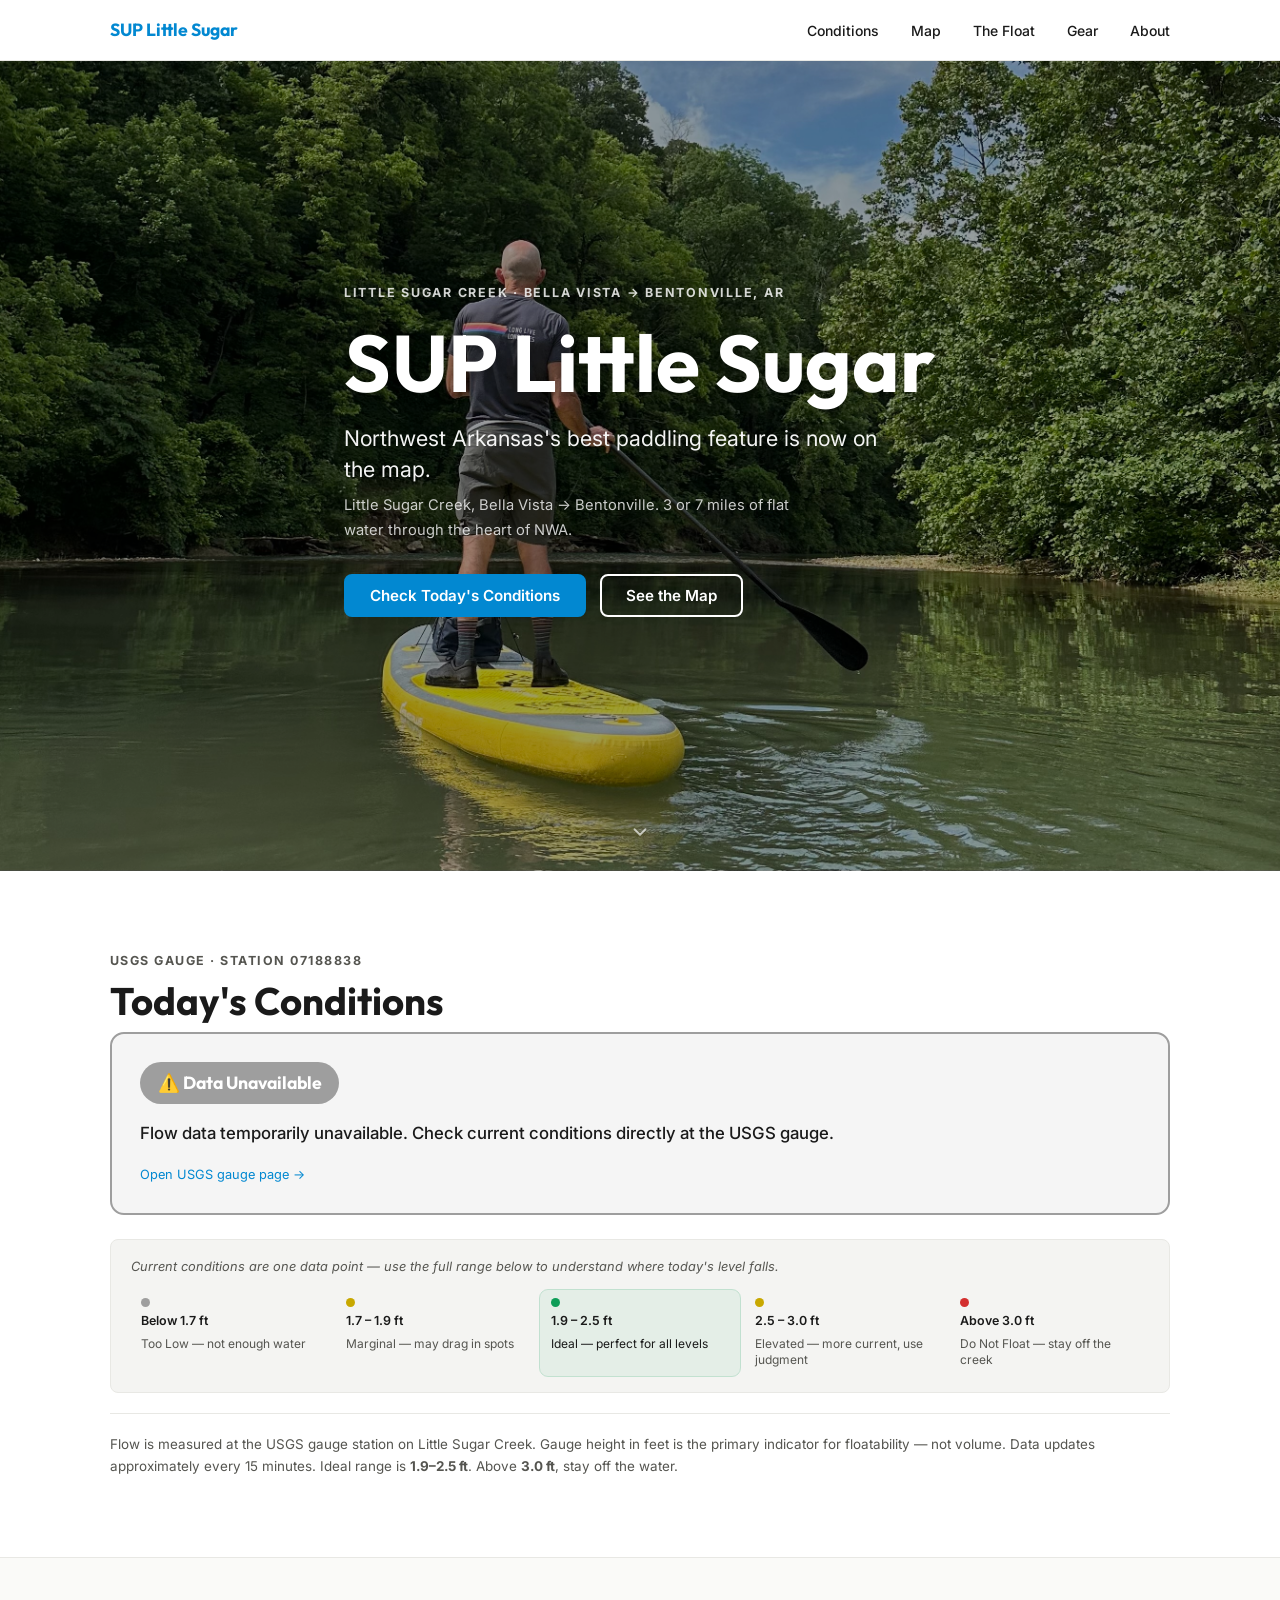
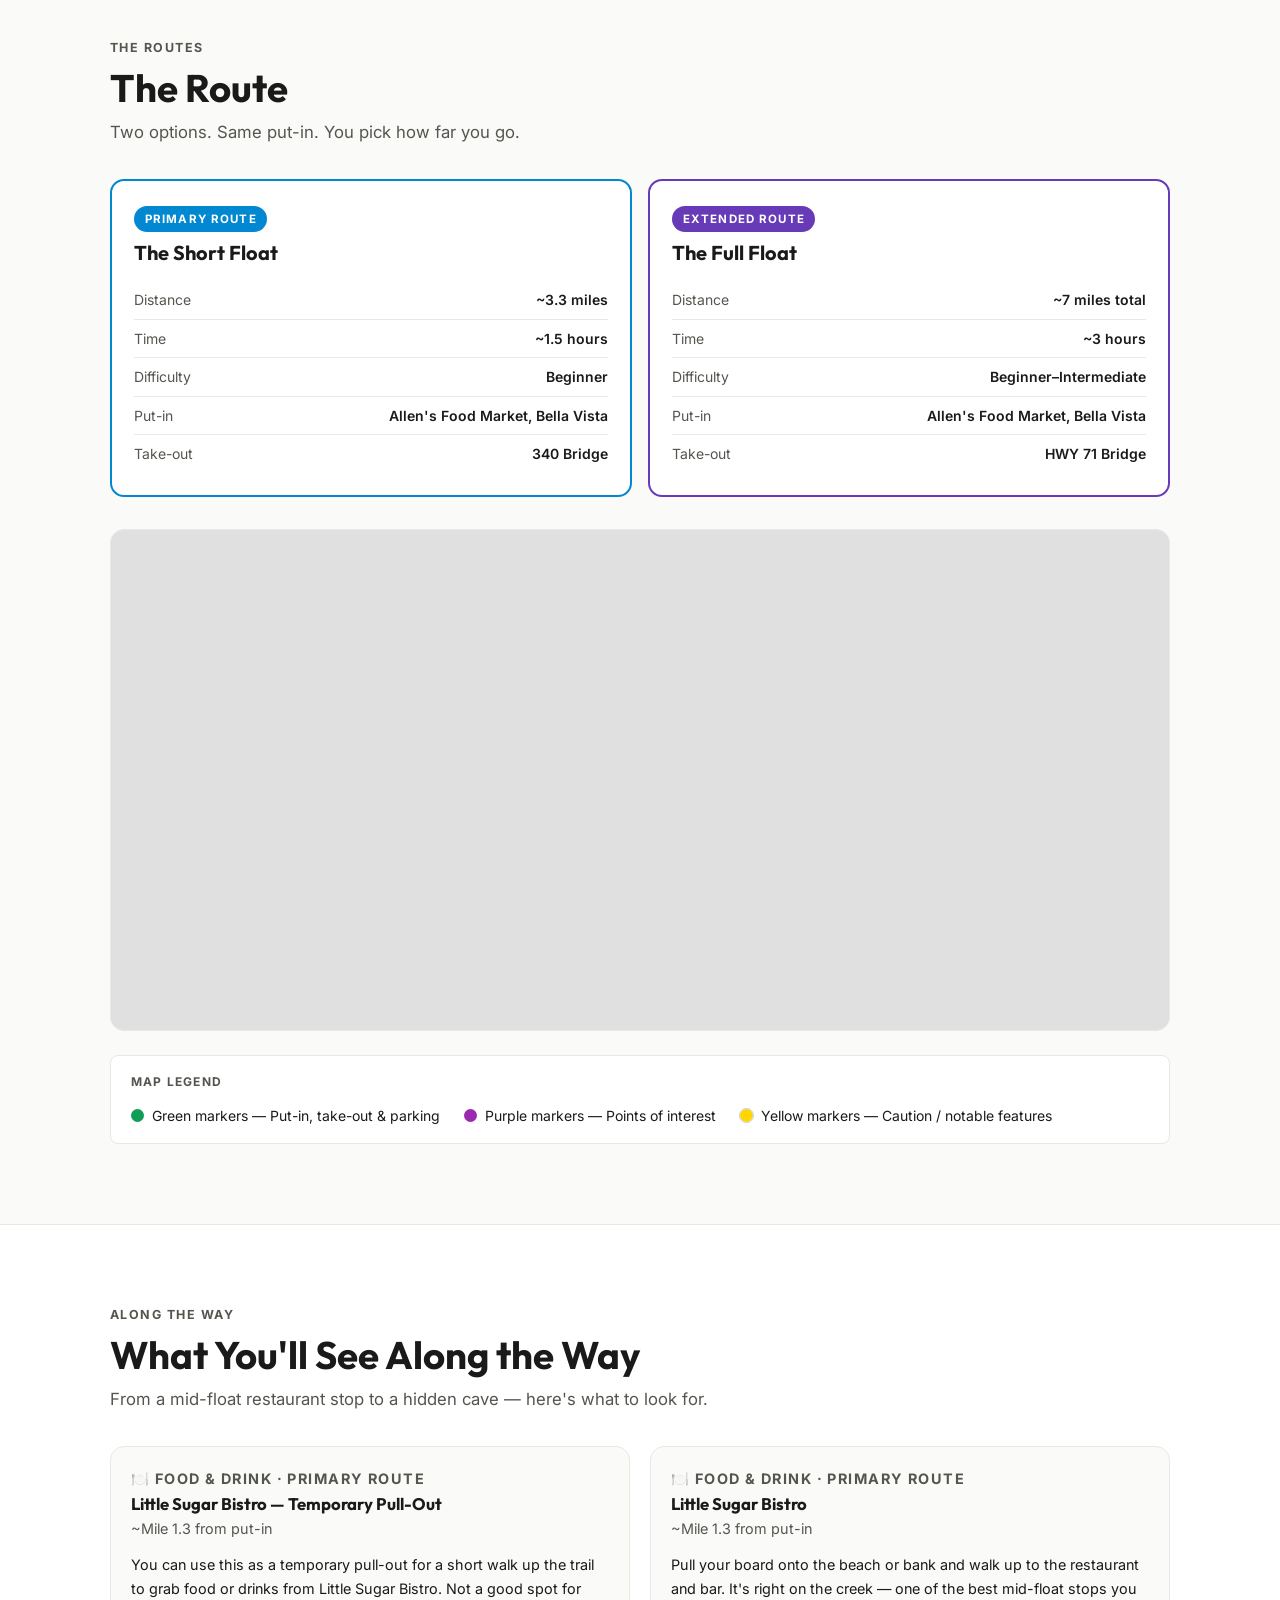
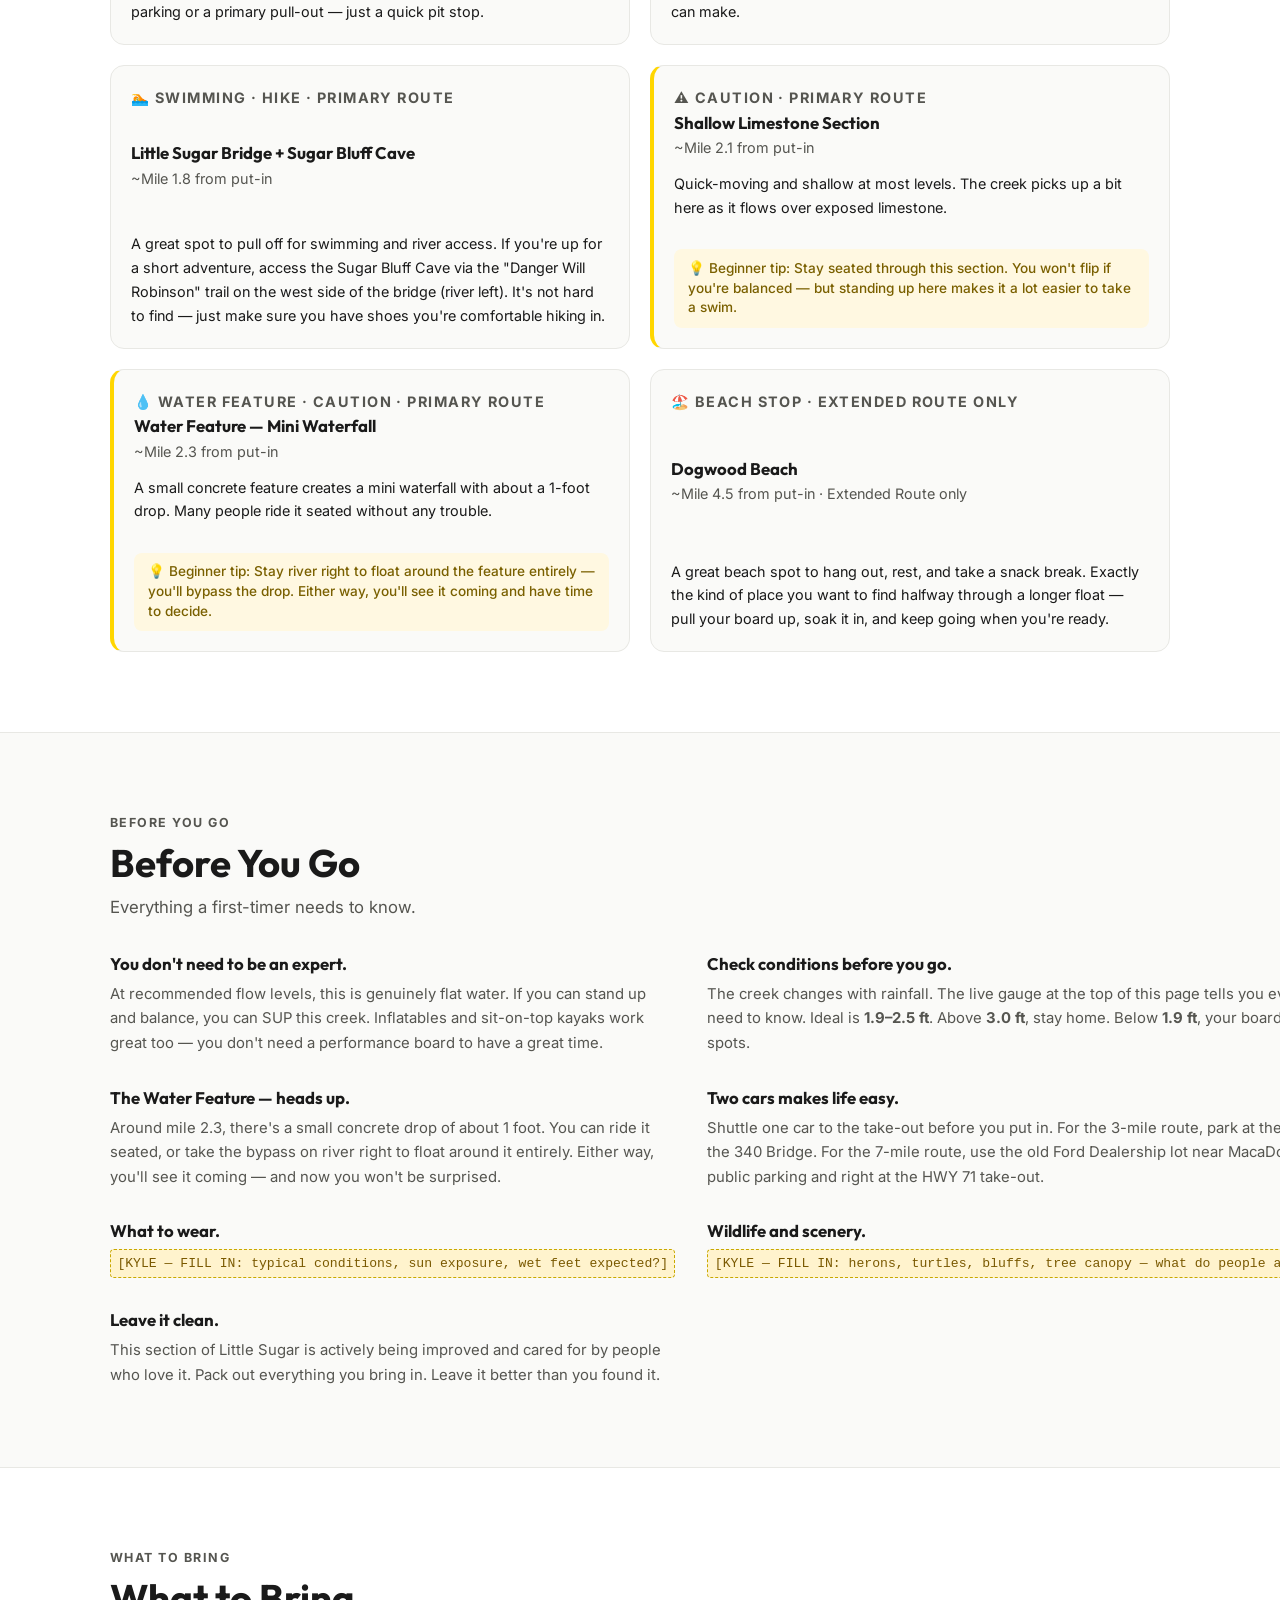
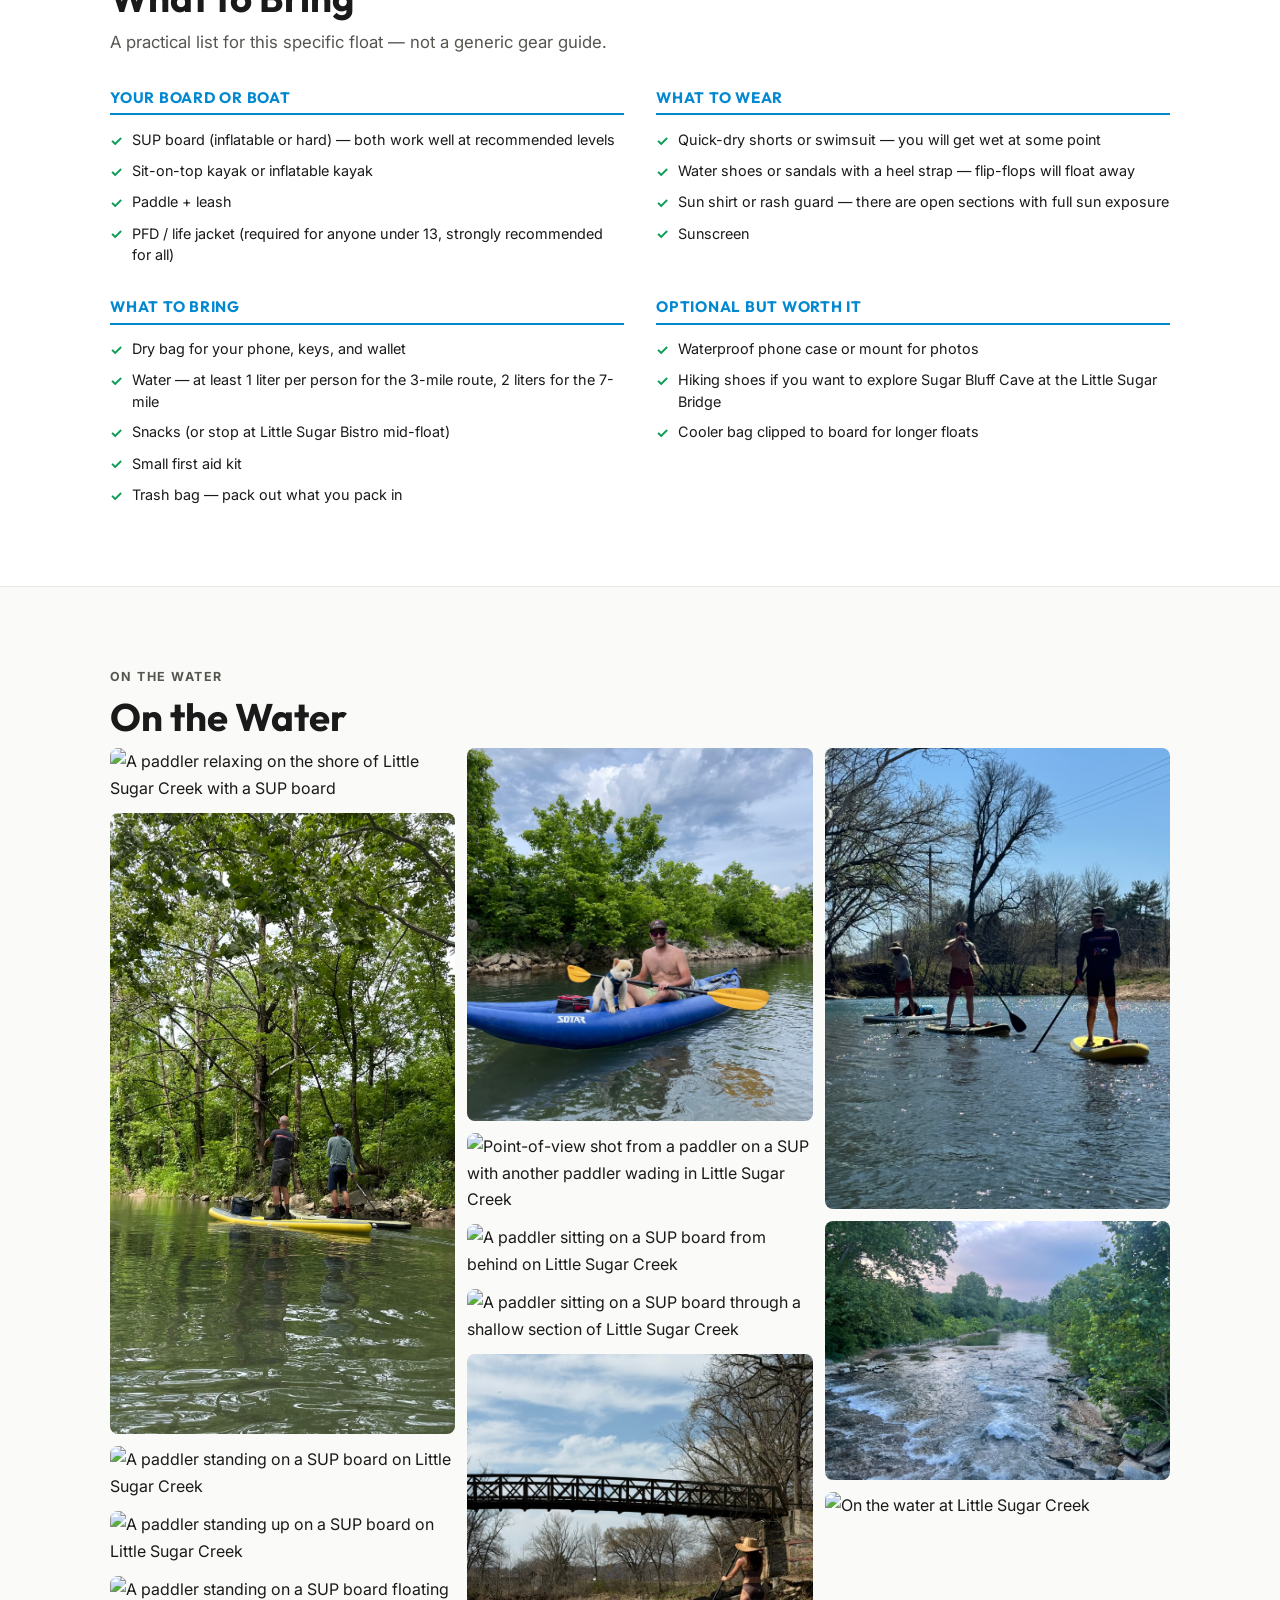
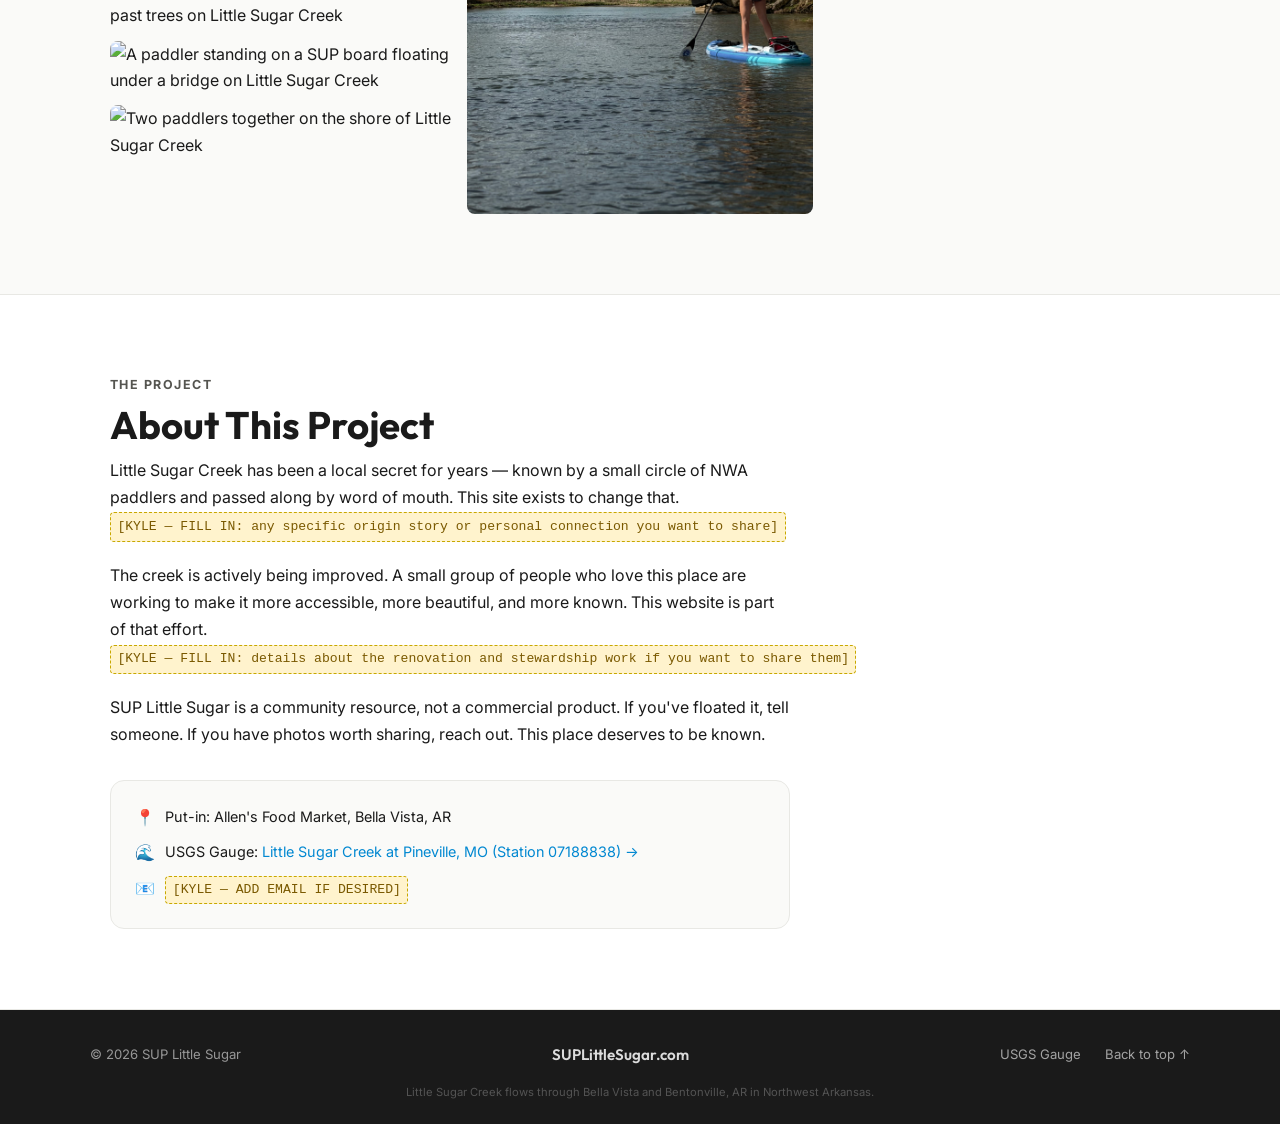
==== commit f2638b0f: "Added Photos from Ben Uploaded additional photos from Ben to the gallery and did not change anything" ====
--- a/index.html
+++ b/index.html
@@ -471,6 +471,46 @@
         <img
           src="images/Victor_Andy_Beach_Side.jpeg"
           alt="Two paddlers together on the shore of Little Sugar Creek"
+          loading="lazy"
+        />
+        <img
+          src="images/Ben_Leo_Duckie_Sitting.jpeg"
+          alt="Two paddlers sitting in an inflatable kayak on Little Sugar Creek"
+          loading="lazy"
+        />
+        <img
+          src="images/POV_Sitting_Sarah_Walking.jpeg"
+          alt="Point-of-view shot from a paddler on a SUP with another paddler wading in Little Sugar Creek"
+          loading="lazy"
+        />
+        <img
+          src="images/Sarah_Sitting_Back.jpeg"
+          alt="A paddler sitting on a SUP board from behind on Little Sugar Creek"
+          loading="lazy"
+        />
+        <img
+          src="images/Sarah_Sitting_Back_Rapids.jpeg"
+          alt="A paddler sitting on a SUP board through a shallow section of Little Sugar Creek"
+          loading="lazy"
+        />
+        <img
+          src="images/Sarah_Standing_Back_Under_Bridge.jpeg"
+          alt="A paddler standing on a SUP board under a bridge on Little Sugar Creek"
+          loading="lazy"
+        />
+        <img
+          src="images/Three_Guys_Standing.jpeg"
+          alt="Three paddlers standing on SUP boards on Little Sugar Creek"
+          loading="lazy"
+        />
+        <img
+          src="images/Water_Landscaoe_Photo.jpeg"
+          alt="A scenic view of Little Sugar Creek"
+          loading="lazy"
+        />
+        <img
+          src="images/IMG_2967.jpeg"
+          alt="On the water at Little Sugar Creek"
           loading="lazy"
         />
       </div>
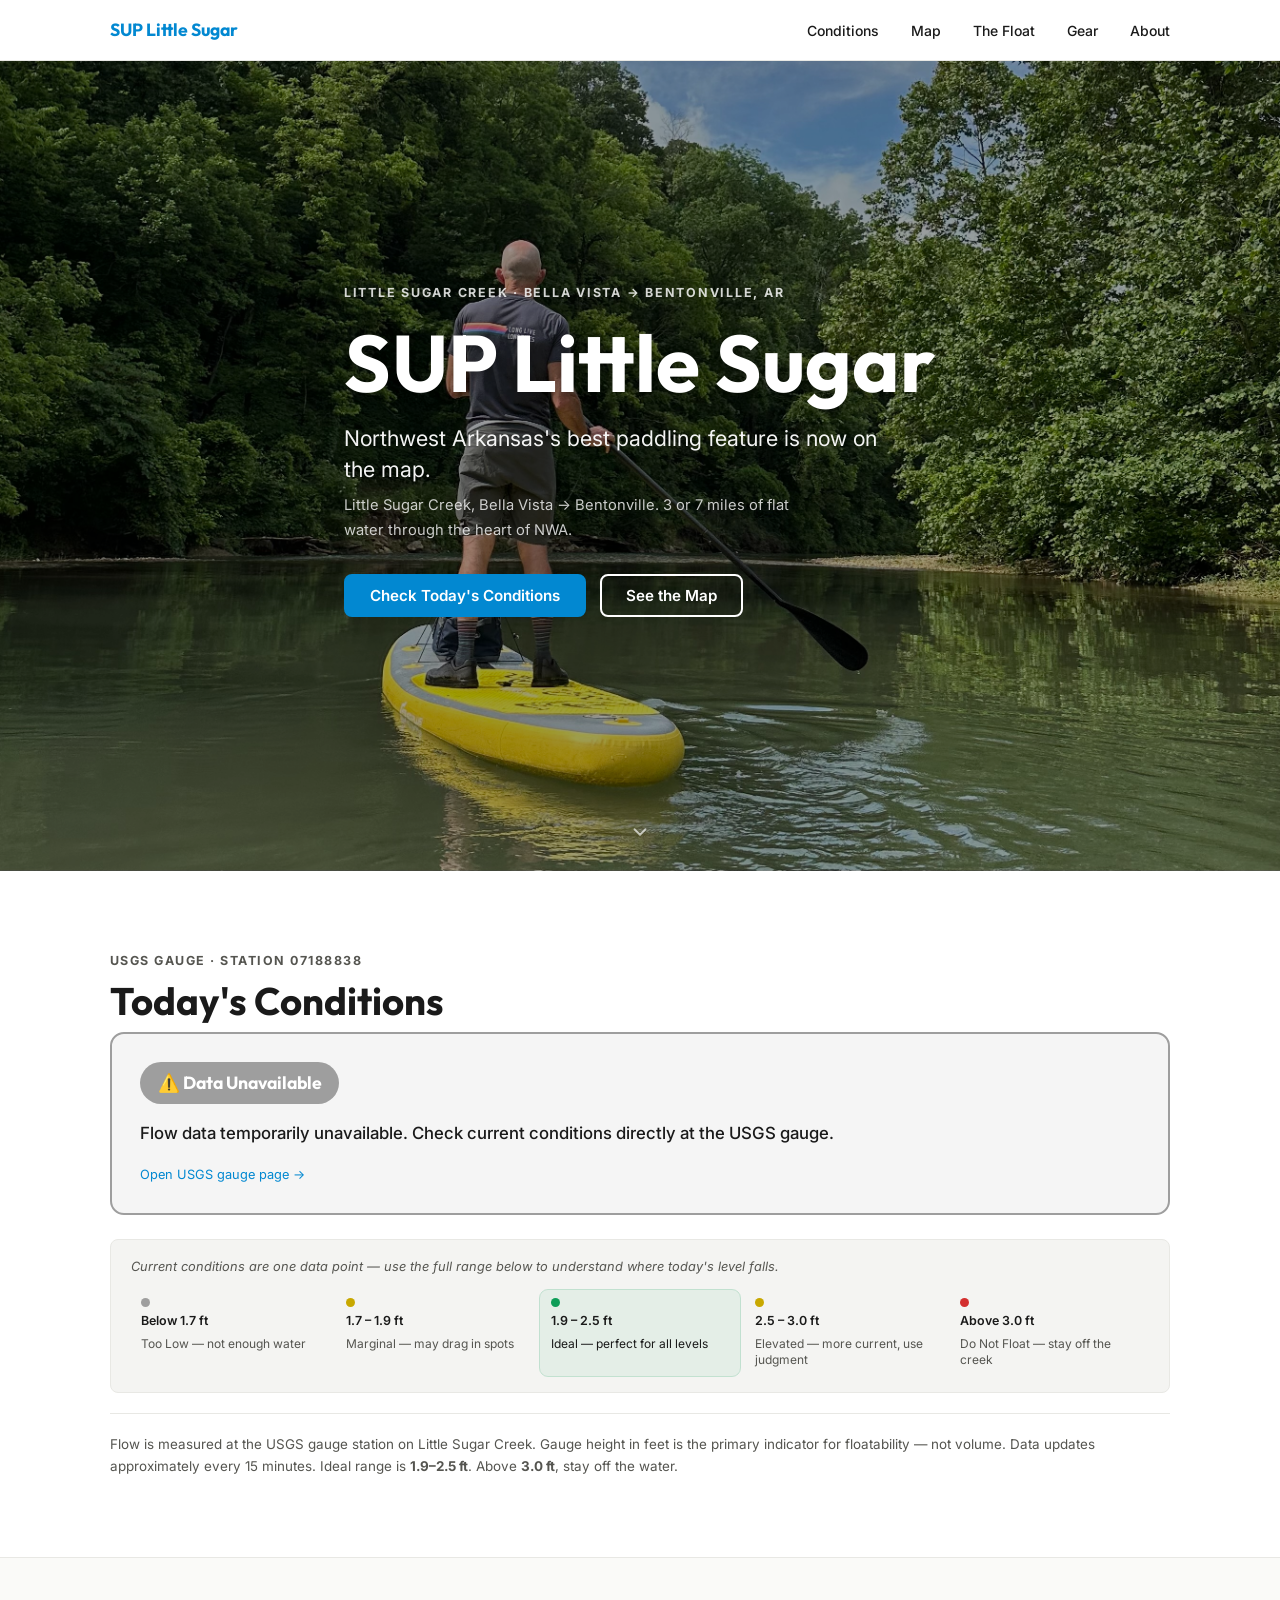
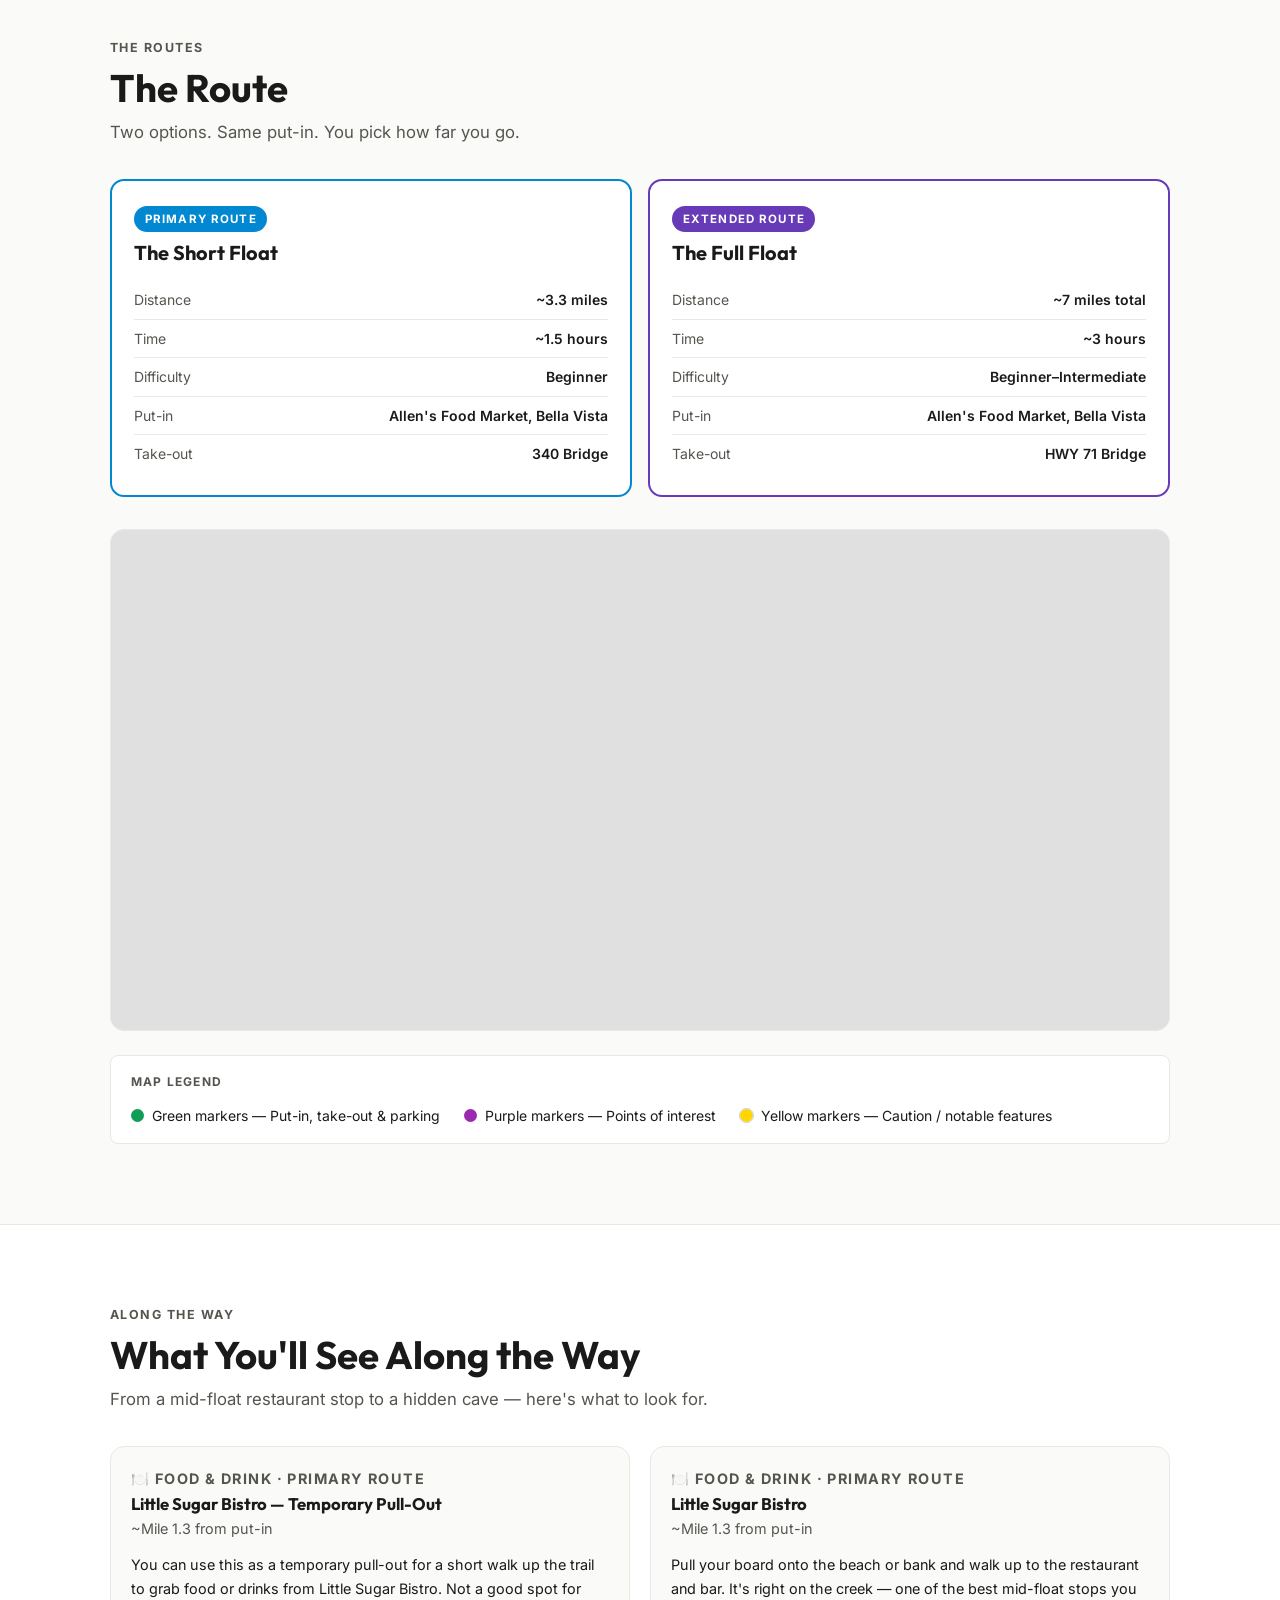
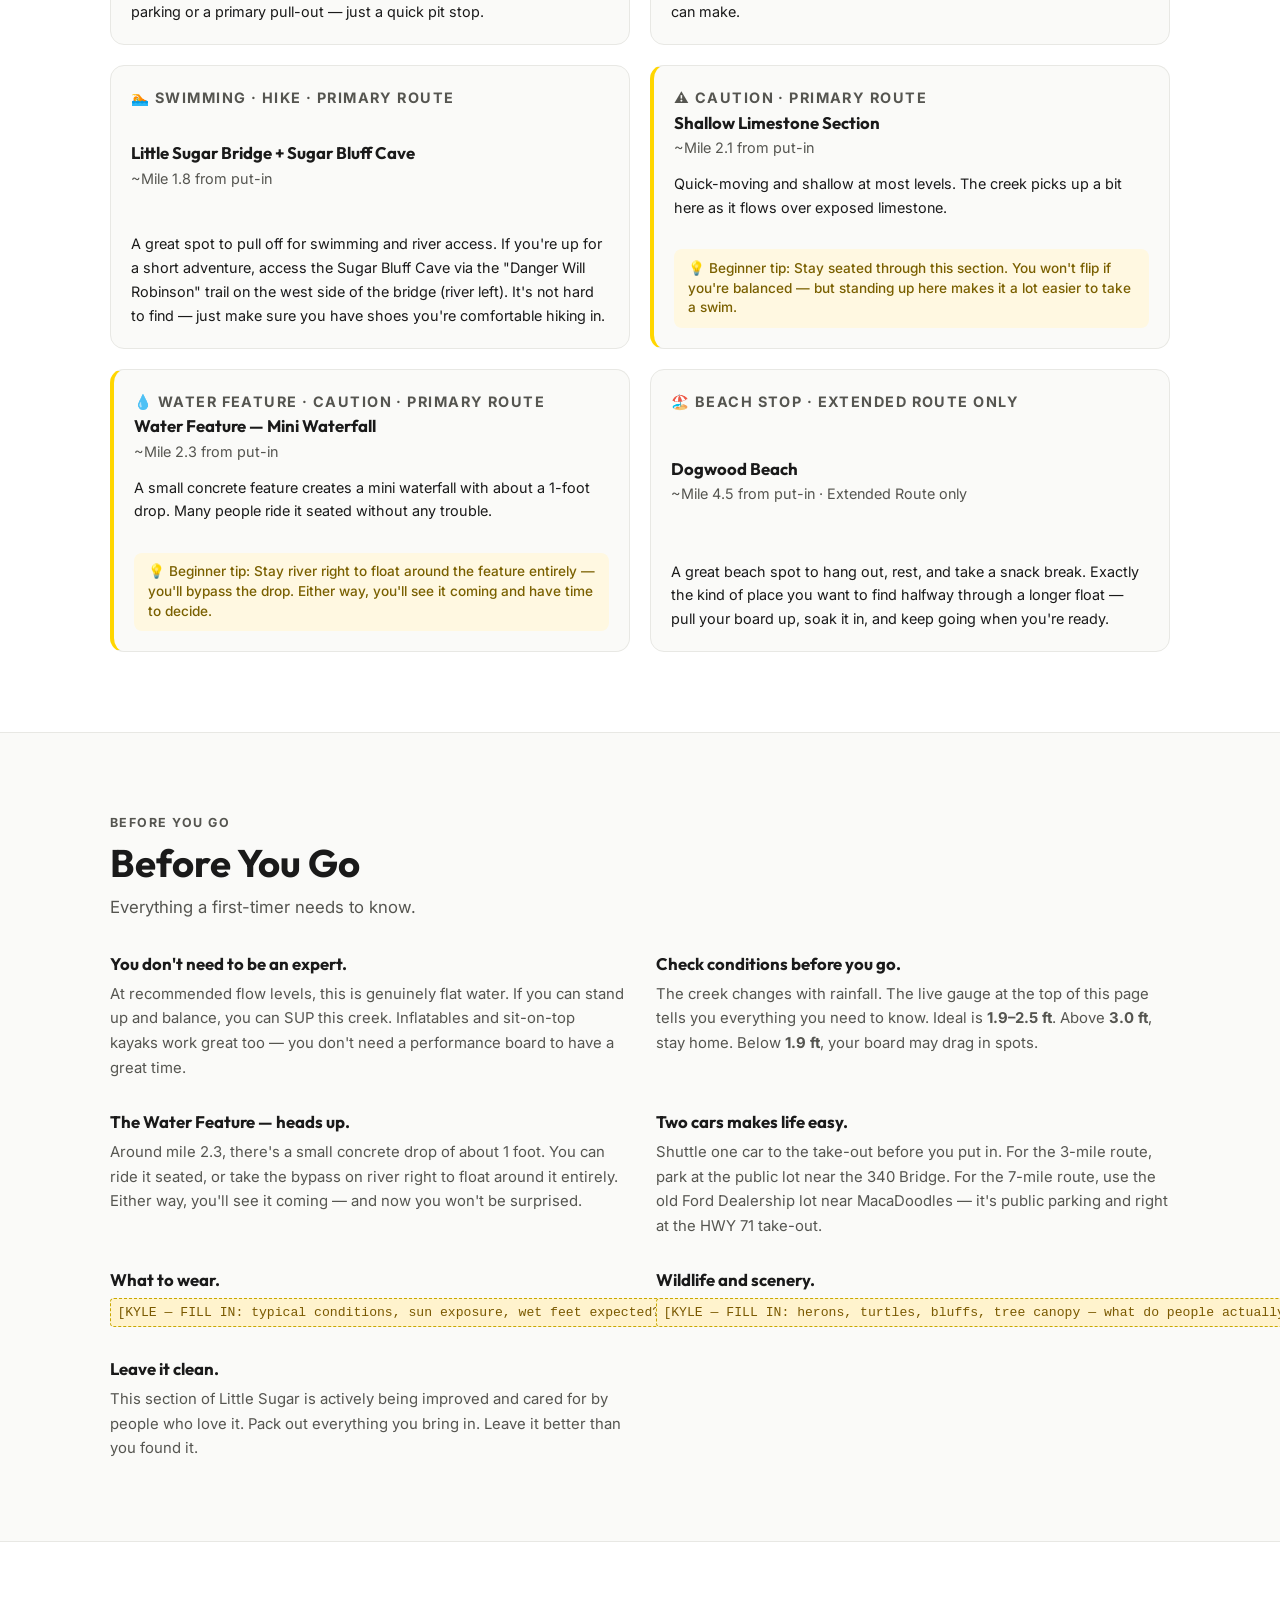
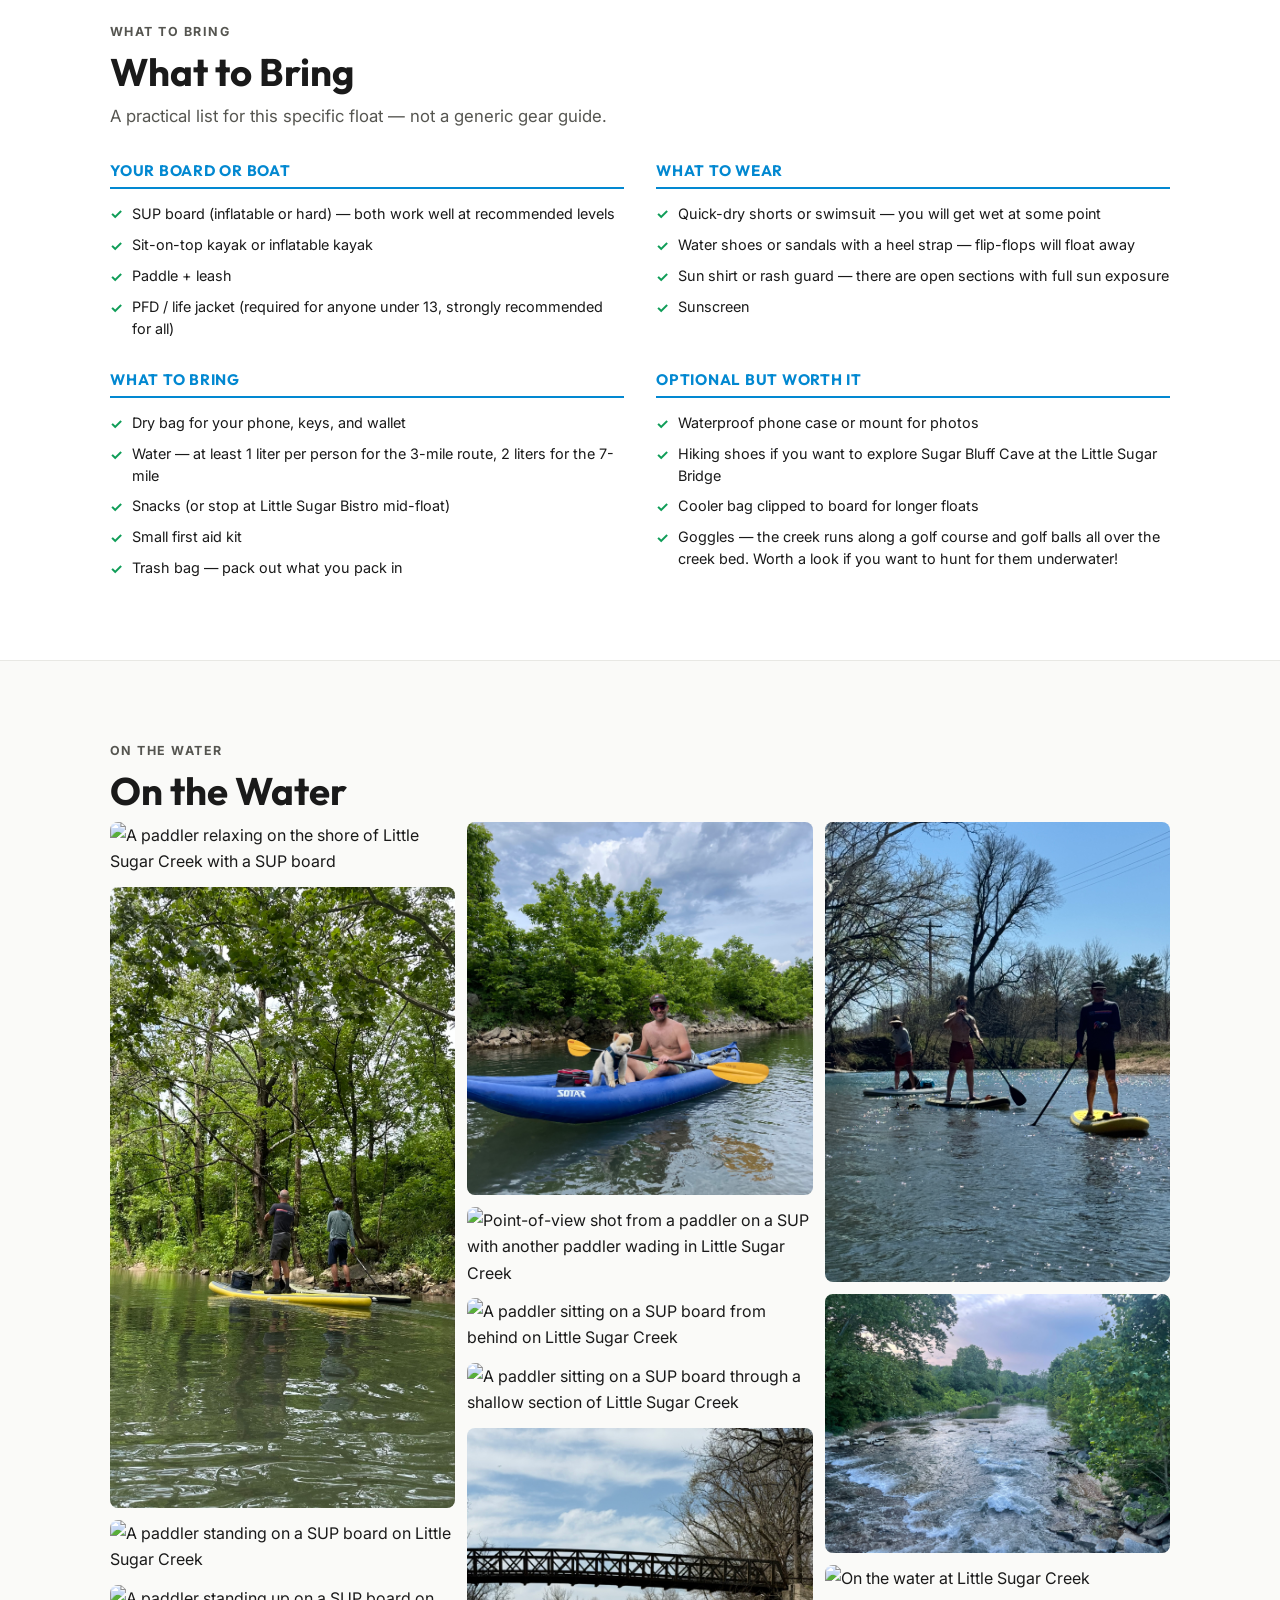
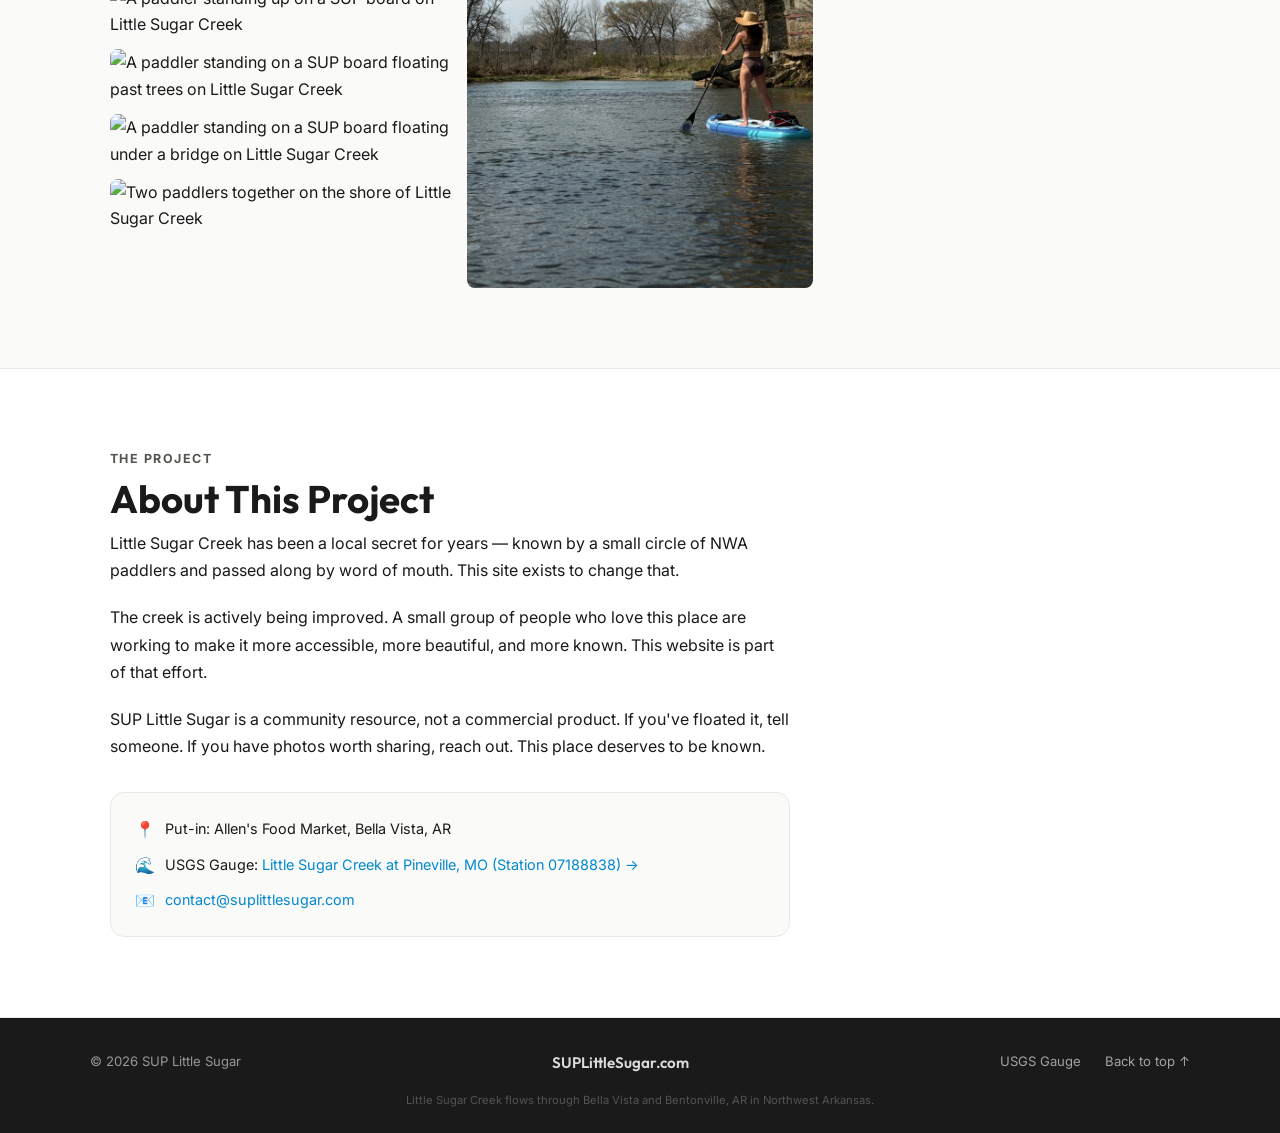
==== commit 90dbf7f9: "Fix mobile layout, remove placeholders, add golf ball tip, update contact email" ====
--- a/index.html
+++ b/index.html
@@ -417,6 +417,7 @@
             <li>Waterproof phone case or mount for photos</li>
             <li>Hiking shoes if you want to explore Sugar Bluff Cave at the Little Sugar Bridge</li>
             <li>Cooler bag clipped to board for longer floats</li>
+            <li>Goggles — the creek runs along a golf course and golf balls all over the creek bed. Worth a look if you want to hunt for them underwater!</li>
           </ul>
         </div>
 
@@ -528,9 +529,9 @@
 
       <div class="about-content">
 
-        <p>Little Sugar Creek has been a local secret for years — known by a small circle of NWA paddlers and passed along by word of mouth. This site exists to change that. <span class="kyle-fill">[KYLE — FILL IN: any specific origin story or personal connection you want to share]</span></p>
-
-        <p>The creek is actively being improved. A small group of people who love this place are working to make it more accessible, more beautiful, and more known. This website is part of that effort. <span class="kyle-fill">[KYLE — FILL IN: details about the renovation and stewardship work if you want to share them]</span></p>
+        <p>Little Sugar Creek has been a local secret for years — known by a small circle of NWA paddlers and passed along by word of mouth. This site exists to change that.</p>
+
+        <p>The creek is actively being improved. A small group of people who love this place are working to make it more accessible, more beautiful, and more known. This website is part of that effort.</p>
 
         <p>SUP Little Sugar is a community resource, not a commercial product. If you've floated it, tell someone. If you have photos worth sharing, reach out. This place deserves to be known.</p>
 
@@ -550,7 +551,7 @@
           </div>
           <div class="about-info-item">
             <span class="icon">📧</span>
-            <span><span class="kyle-fill">[KYLE — ADD EMAIL IF DESIRED]</span></span>
+            <span><a href="mailto:contact@suplittlesugar.com">contact@suplittlesugar.com</a></span>
           </div>
         </div>
 
--- a/css/styles.css
+++ b/css/styles.css
@@ -852,6 +852,7 @@
 .float-wrap {
   background: var(--bg);
   border-bottom: 1px solid var(--border);
+  overflow-x: hidden; /* prevent horizontal scroll on mobile */
 }
 
 .float-grid {
@@ -866,10 +867,16 @@
   }
 }
 
+.float-item {
+  min-width: 0; /* prevent grid blowout on mobile */
+  overflow-wrap: break-word;
+}
+
 .float-item h3 {
   font-size: 1.05rem;
   margin-bottom: 0.5rem;
   color: var(--text);
+  word-break: break-word;
 }
 
 .float-item p {
@@ -982,10 +989,12 @@
 .about-wrap {
   background: var(--surface);
   border-bottom: 1px solid var(--border);
+  overflow-x: hidden; /* prevent horizontal scroll on mobile */
 }
 
 .about-content {
   max-width: 680px;
+  overflow-wrap: break-word;
 }
 
 .about-content p {
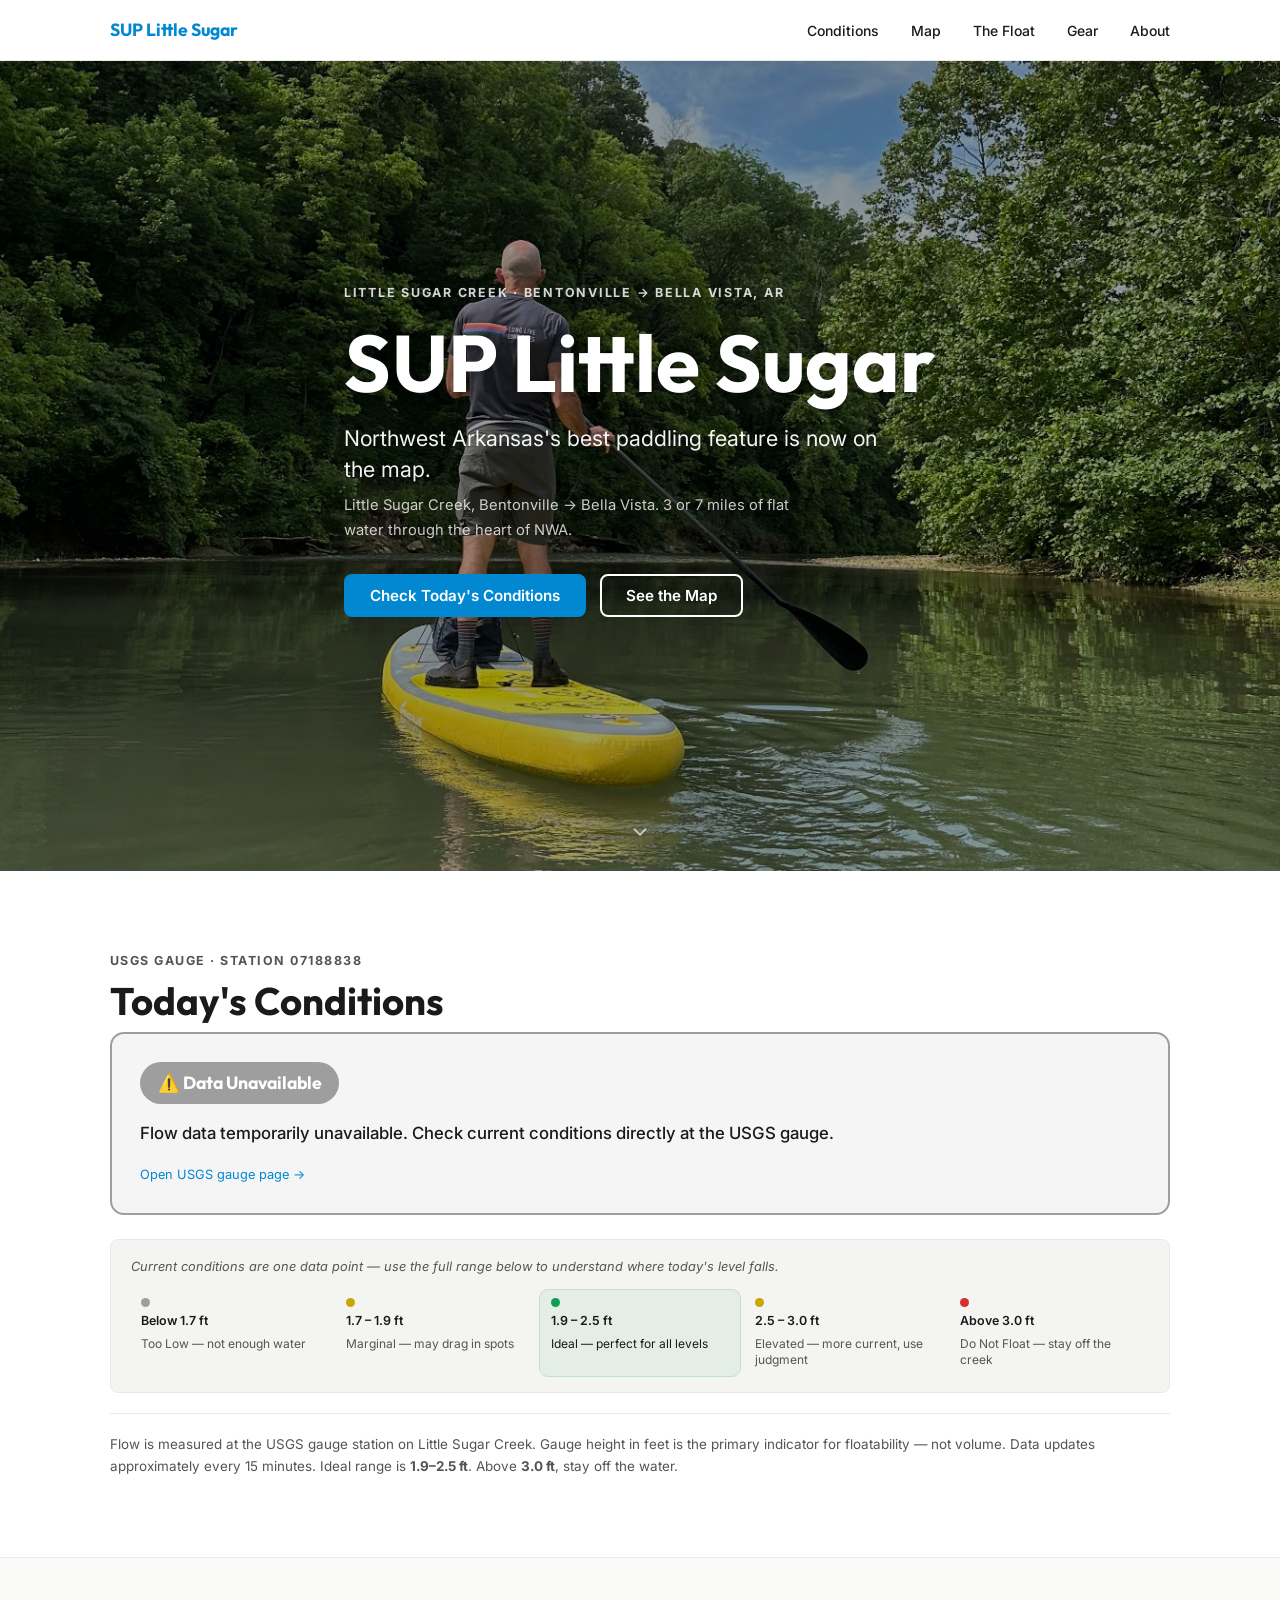
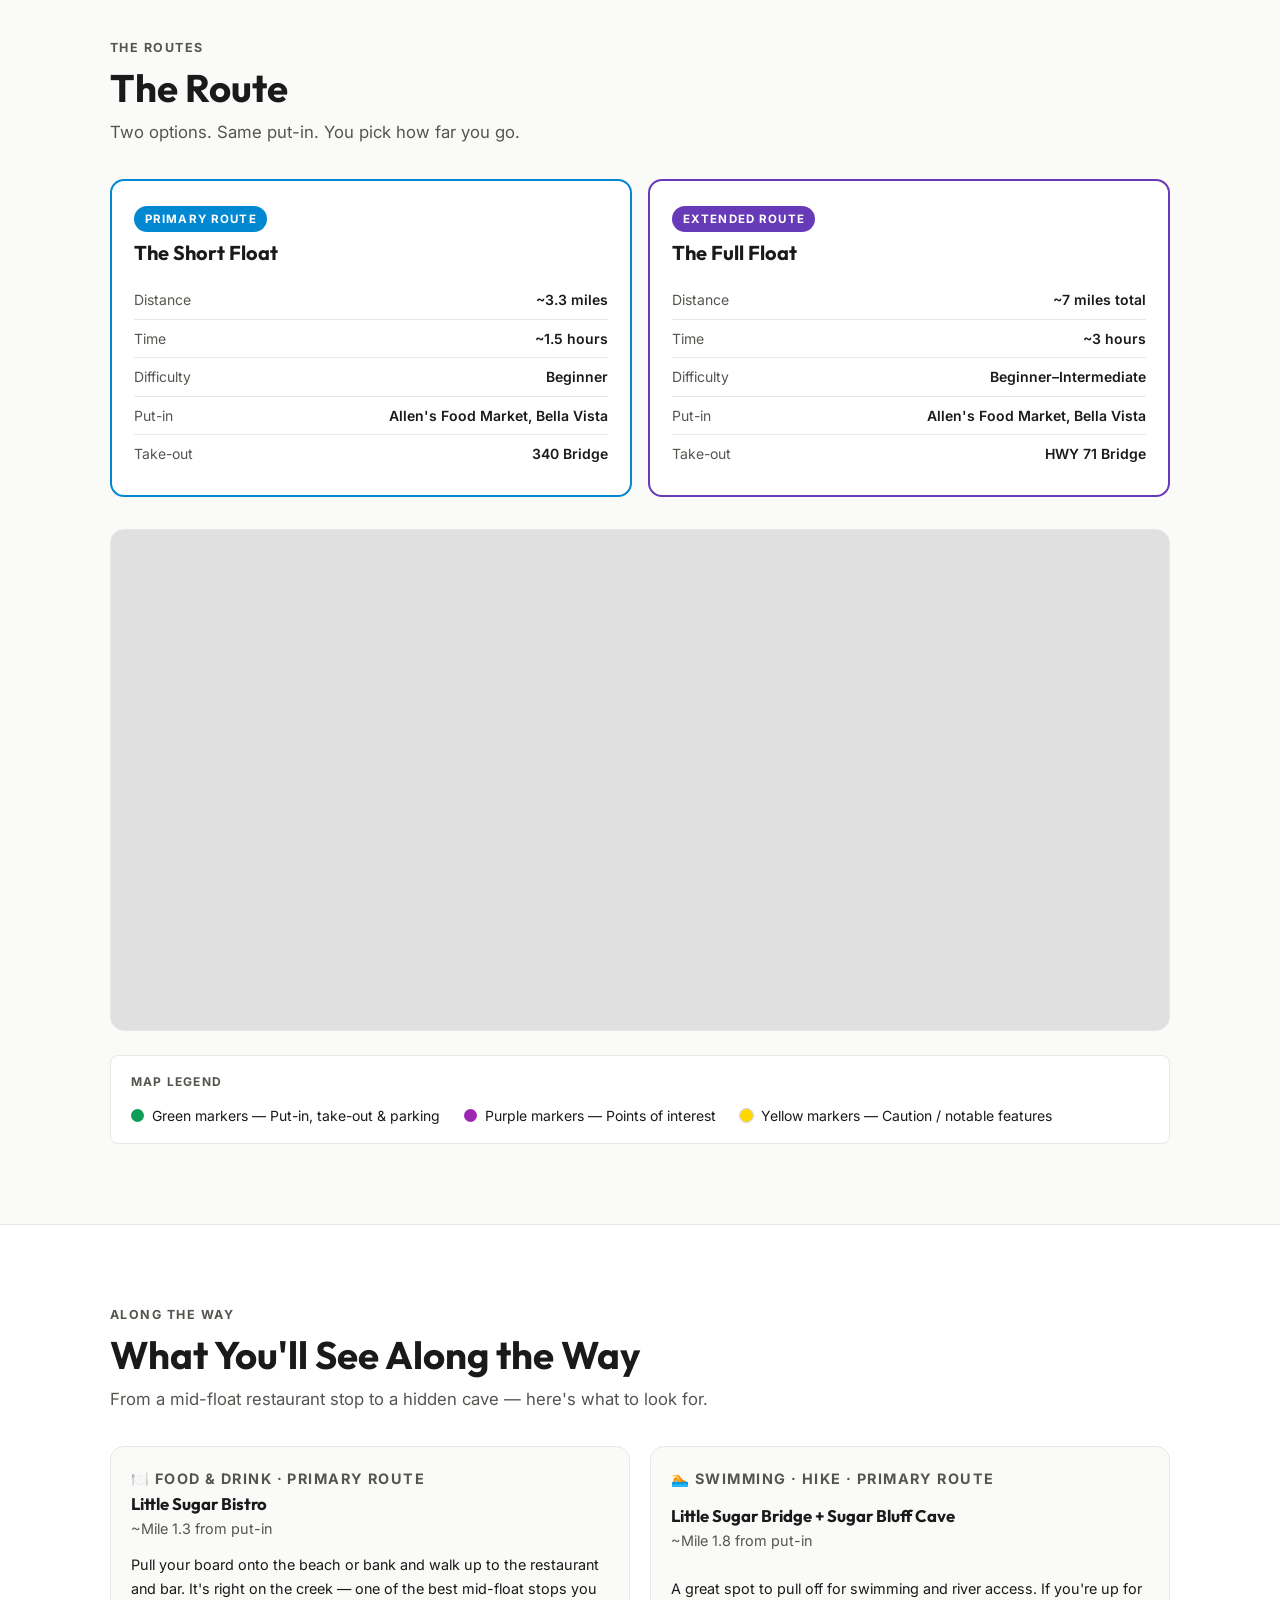
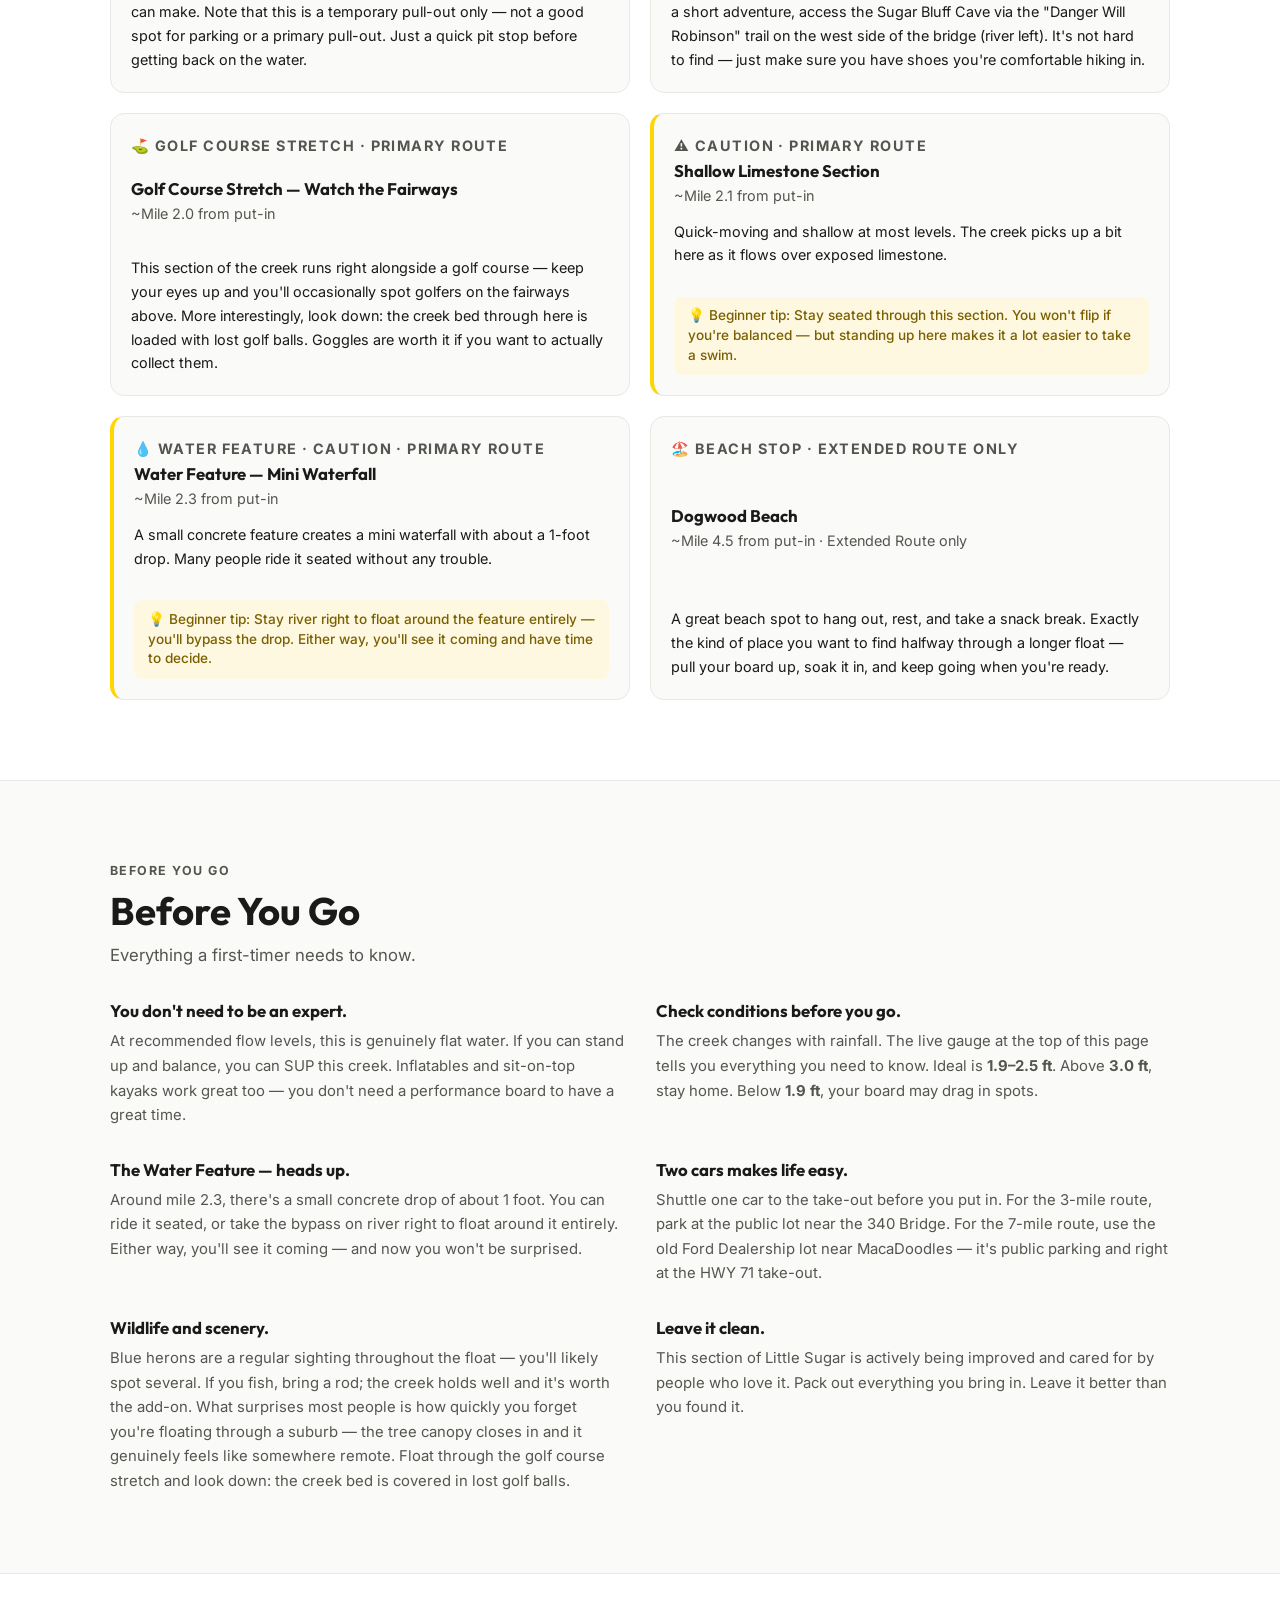
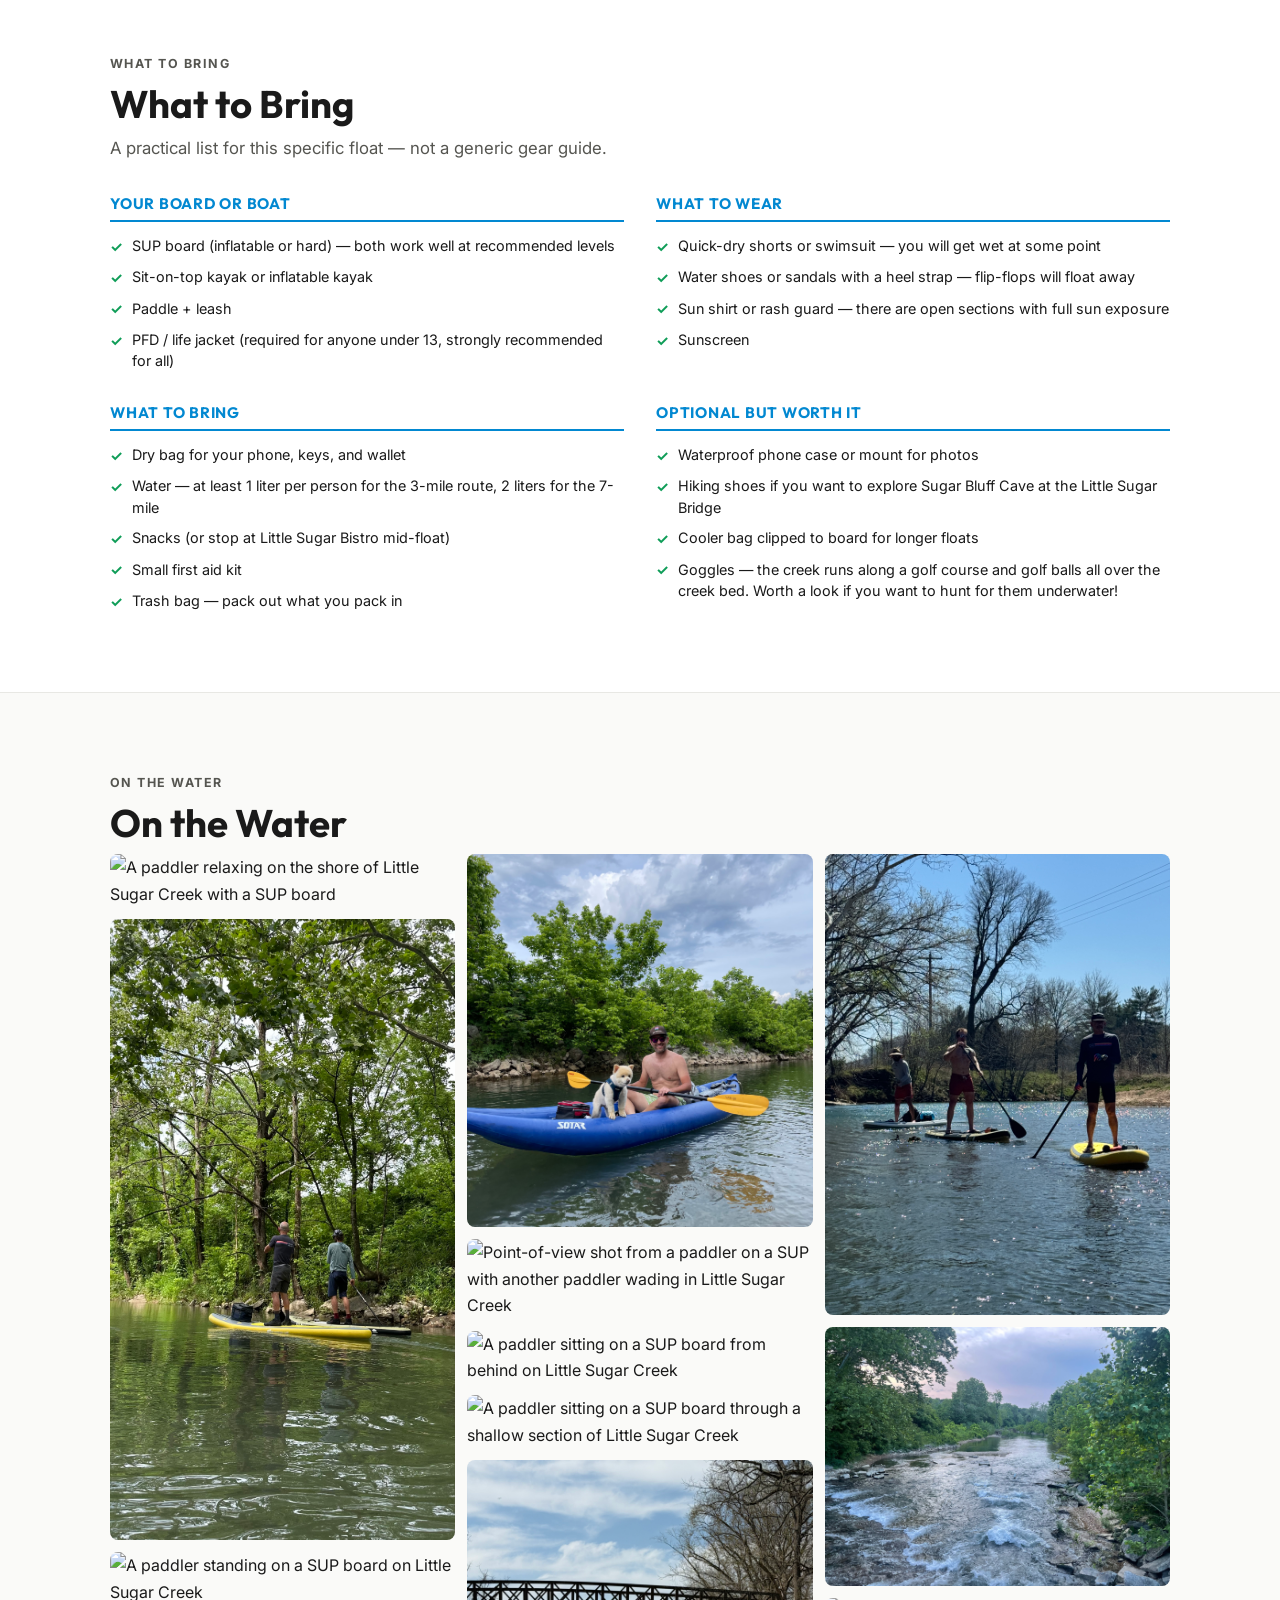
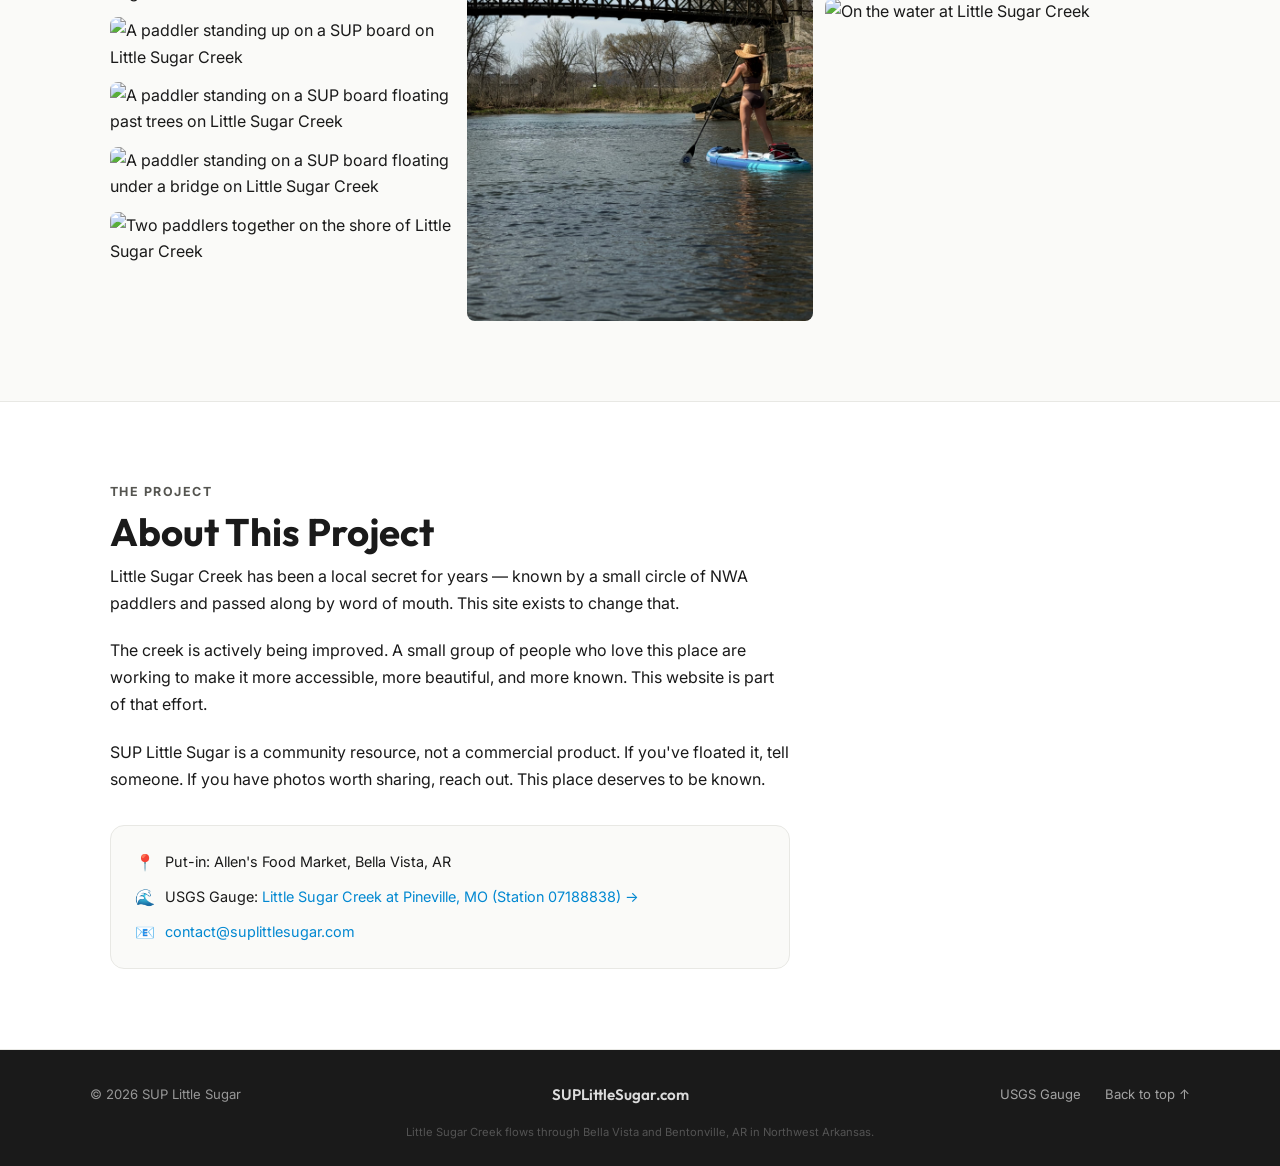
==== commit 6838dc4c: "Update index.html" ====
--- a/index.html
+++ b/index.html
@@ -50,10 +50,10 @@
   <section class="hero" aria-label="Hero">
     <div class="hero-overlay" aria-hidden="true"></div>
     <div class="hero-content">
-      <span class="hero-eyebrow">Little Sugar Creek · Bella Vista → Bentonville, AR</span>
+      <span class="hero-eyebrow">Little Sugar Creek · Bentonville → Bella Vista, AR</span>
       <h1>SUP Little Sugar</h1>
       <p class="hero-sub">Northwest Arkansas's best paddling feature is now on the map.</p>
-      <p class="hero-body">Little Sugar Creek, Bella Vista → Bentonville. 3 or 7 miles of flat water through the heart of NWA.</p>
+      <p class="hero-body">Little Sugar Creek, Bentonville → Bella Vista. 3 or 7 miles of flat water through the heart of NWA.</p>
       <div class="hero-buttons">
         <a href="#conditions" class="btn btn-primary">Check Today's Conditions</a>
         <a href="#map" class="btn btn-outline-white">See the Map</a>
@@ -249,33 +249,33 @@
 
       <div class="poi-grid">
 
-        <!-- 1 · Little Sugar Bistro Pull-Out -->
-        <div class="poi-card">
-          <div class="poi-card-body">
-            <p class="poi-type-label">🍽️ Food &amp; Drink · Primary Route</p>
-            <h3>Little Sugar Bistro — Temporary Pull-Out</h3>
-            <p class="poi-meta">~Mile 1.3 from put-in</p>
-            <p>You can use this as a temporary pull-out for a short walk up the trail to grab food or drinks from Little Sugar Bistro. Not a good spot for parking or a primary pull-out — just a quick pit stop.</p>
-          </div>
-        </div>
-
-        <!-- 2 · Little Sugar Bistro -->
+        <!-- 1 · Little Sugar Bistro -->
         <div class="poi-card">
           <div class="poi-card-body">
             <p class="poi-type-label">🍽️ Food &amp; Drink · Primary Route</p>
             <h3>Little Sugar Bistro</h3>
             <p class="poi-meta">~Mile 1.3 from put-in</p>
-            <p>Pull your board onto the beach or bank and walk up to the restaurant and bar. It's right on the creek — one of the best mid-float stops you can make.</p>
-          </div>
-        </div>
-
-        <!-- 3 · Little Sugar Bridge -->
+            <p>Pull your board onto the beach or bank and walk up to the restaurant and bar. It's right on the creek — one of the best mid-float stops you can make. Note that this is a temporary pull-out only — not a good spot for parking or a primary pull-out. Just a quick pit stop before getting back on the water.</p>
+          </div>
+        </div>
+
+        <!-- 2 · Little Sugar Bridge -->
         <div class="poi-card">
           <div class="poi-card-body">
             <p class="poi-type-label">🏊 Swimming · Hike · Primary Route</p>
             <h3>Little Sugar Bridge + Sugar Bluff Cave</h3>
             <p class="poi-meta">~Mile 1.8 from put-in</p>
             <p>A great spot to pull off for swimming and river access. If you're up for a short adventure, access the Sugar Bluff Cave via the "Danger Will Robinson" trail on the west side of the bridge (river left). It's not hard to find — just make sure you have shoes you're comfortable hiking in.</p>
+          </div>
+        </div>
+
+        <!-- 3 · Golf Course Stretch -->
+        <div class="poi-card">
+          <div class="poi-card-body">
+            <p class="poi-type-label">⛳ Golf Course Stretch · Primary Route</p>
+            <h3>Golf Course Stretch — Watch the Fairways</h3>
+            <p class="poi-meta">~Mile 2.0 from put-in</p>
+            <p>This section of the creek runs right alongside a golf course — keep your eyes up and you'll occasionally spot golfers on the fairways above. More interestingly, look down: the creek bed through here is loaded with lost golf balls. Goggles are worth it if you want to actually collect them.</p>
           </div>
         </div>
 
@@ -351,13 +351,8 @@
         </div>
 
         <div class="float-item">
-          <h3>What to wear.</h3>
-          <p><span class="kyle-fill">[KYLE — FILL IN: typical conditions, sun exposure, wet feet expected?]</span></p>
-        </div>
-
-        <div class="float-item">
           <h3>Wildlife and scenery.</h3>
-          <p><span class="kyle-fill">[KYLE — FILL IN: herons, turtles, bluffs, tree canopy — what do people actually see?]</span></p>
+          <p>Blue herons are a regular sighting throughout the float — you'll likely spot several. If you fish, bring a rod; the creek holds well and it's worth the add-on. What surprises most people is how quickly you forget you're floating through a suburb — the tree canopy closes in and it genuinely feels like somewhere remote. Float through the golf course stretch and look down: the creek bed is covered in lost golf balls.</p>
         </div>
 
         <div class="float-item">
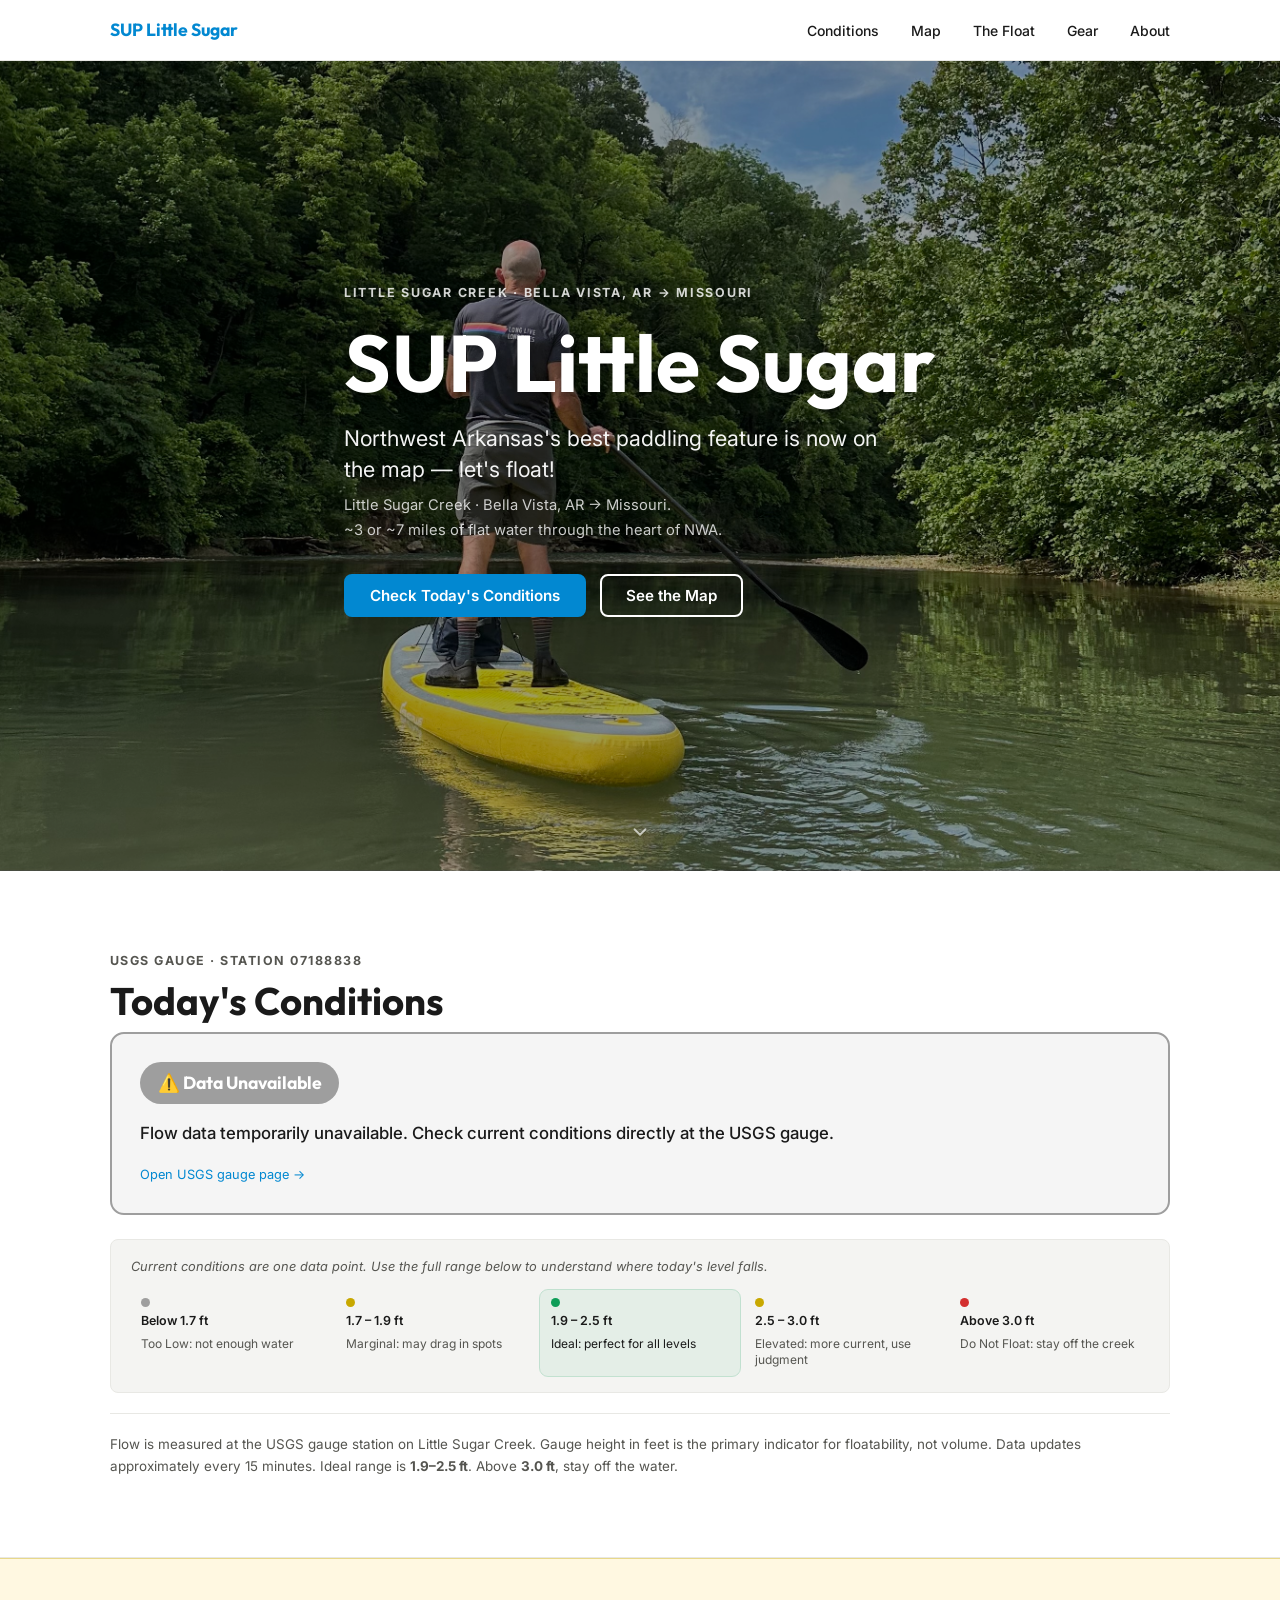
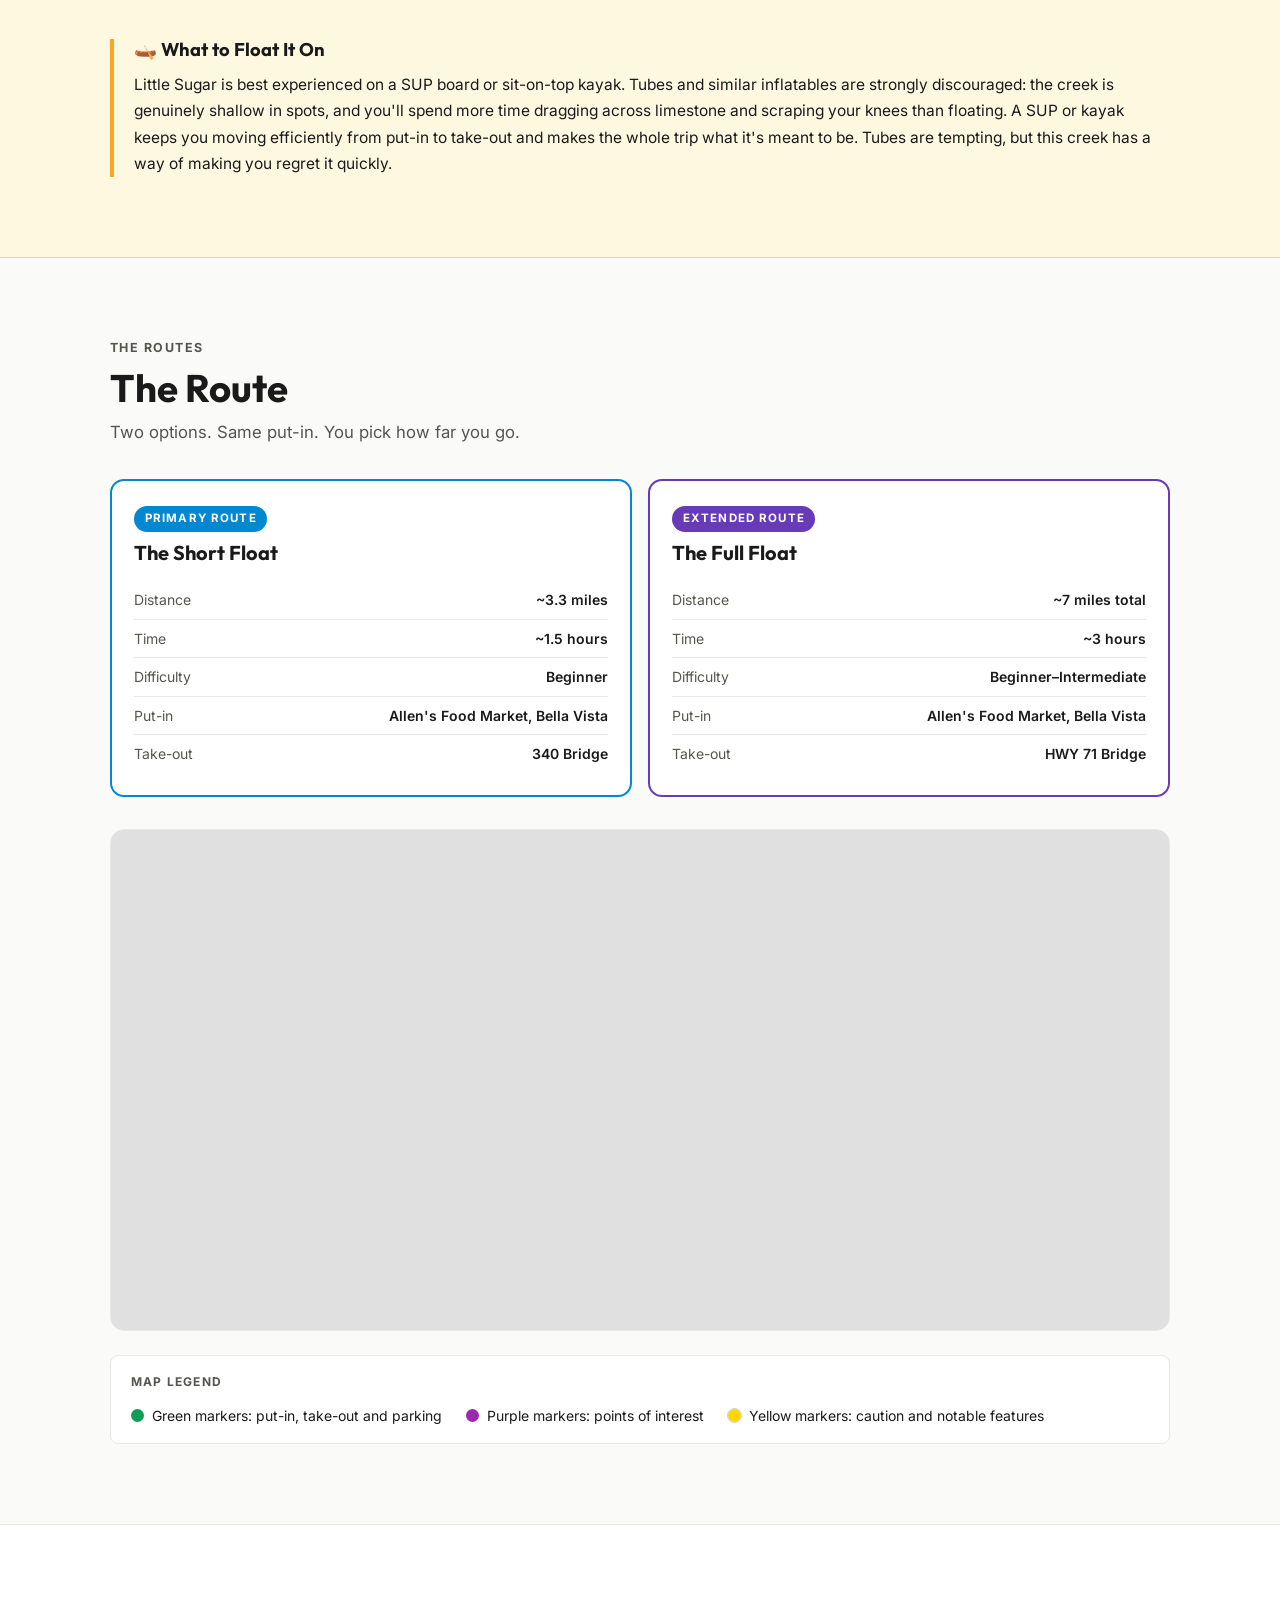
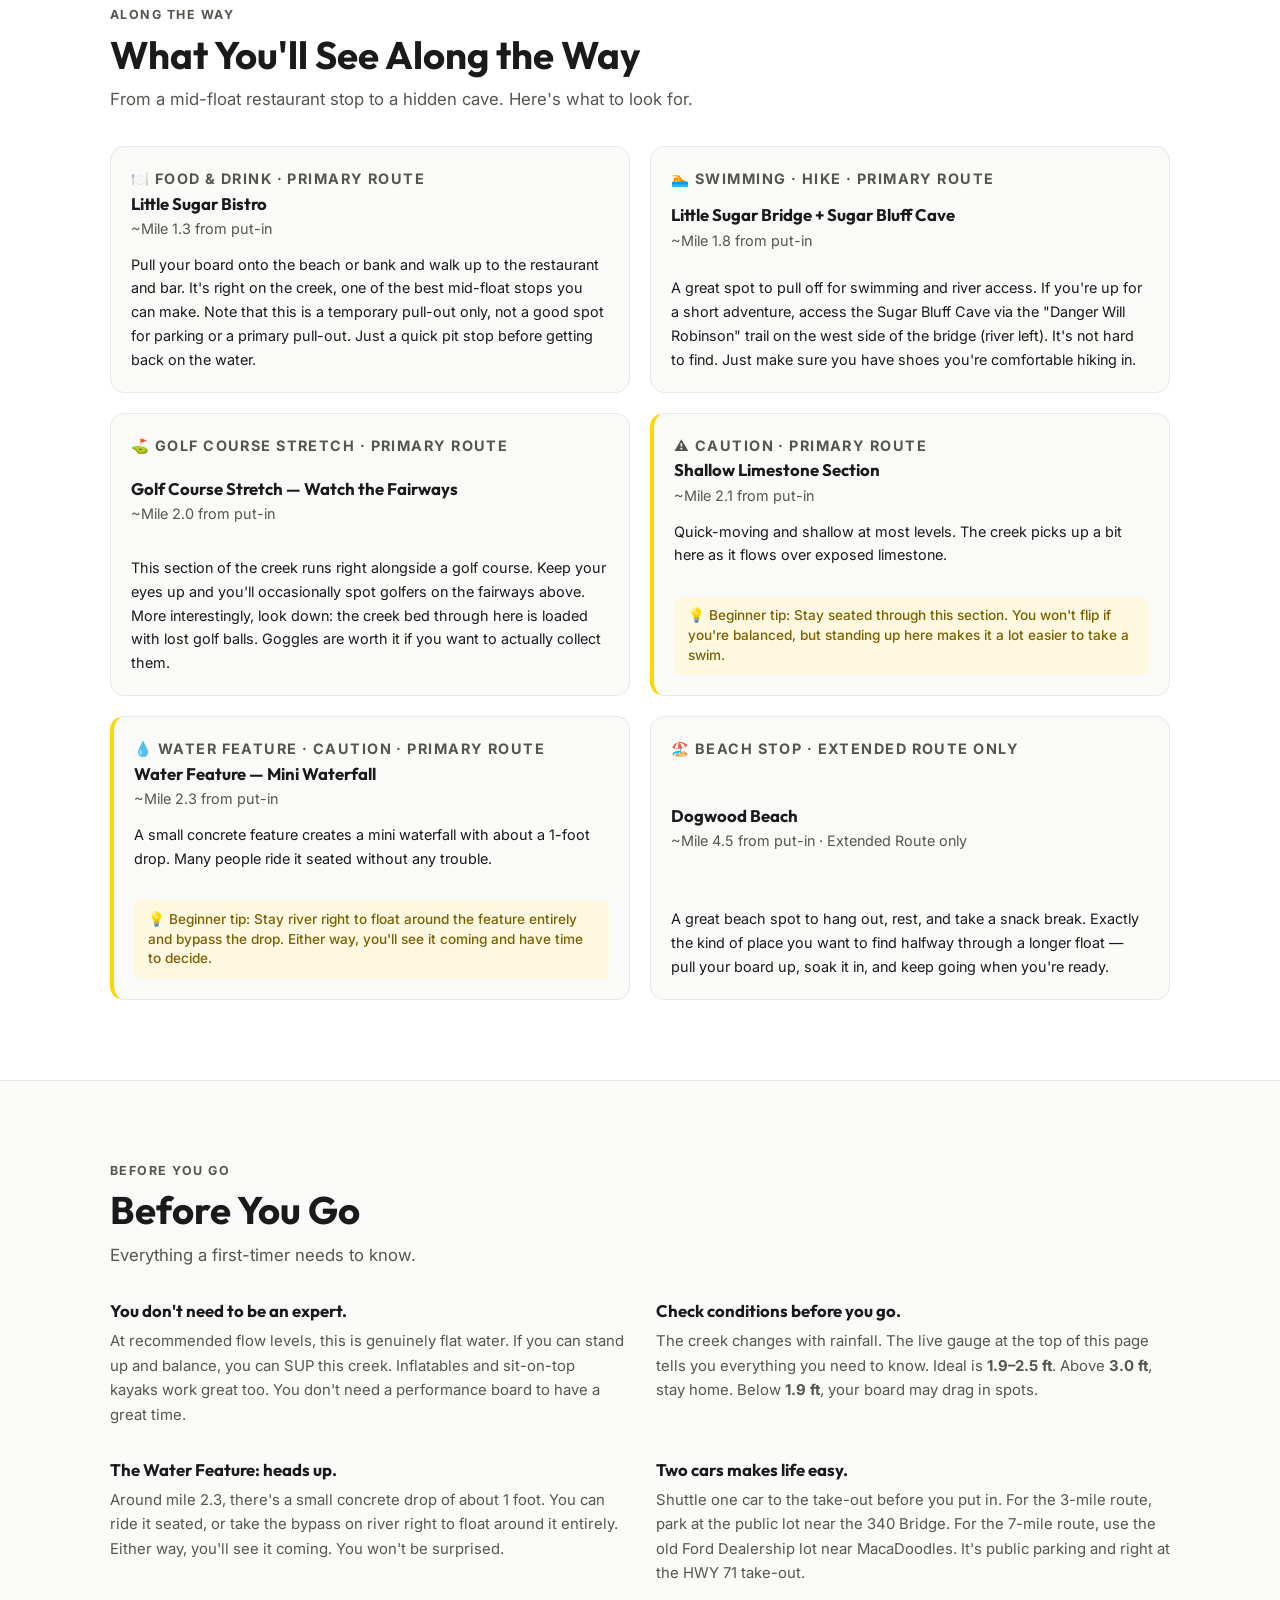
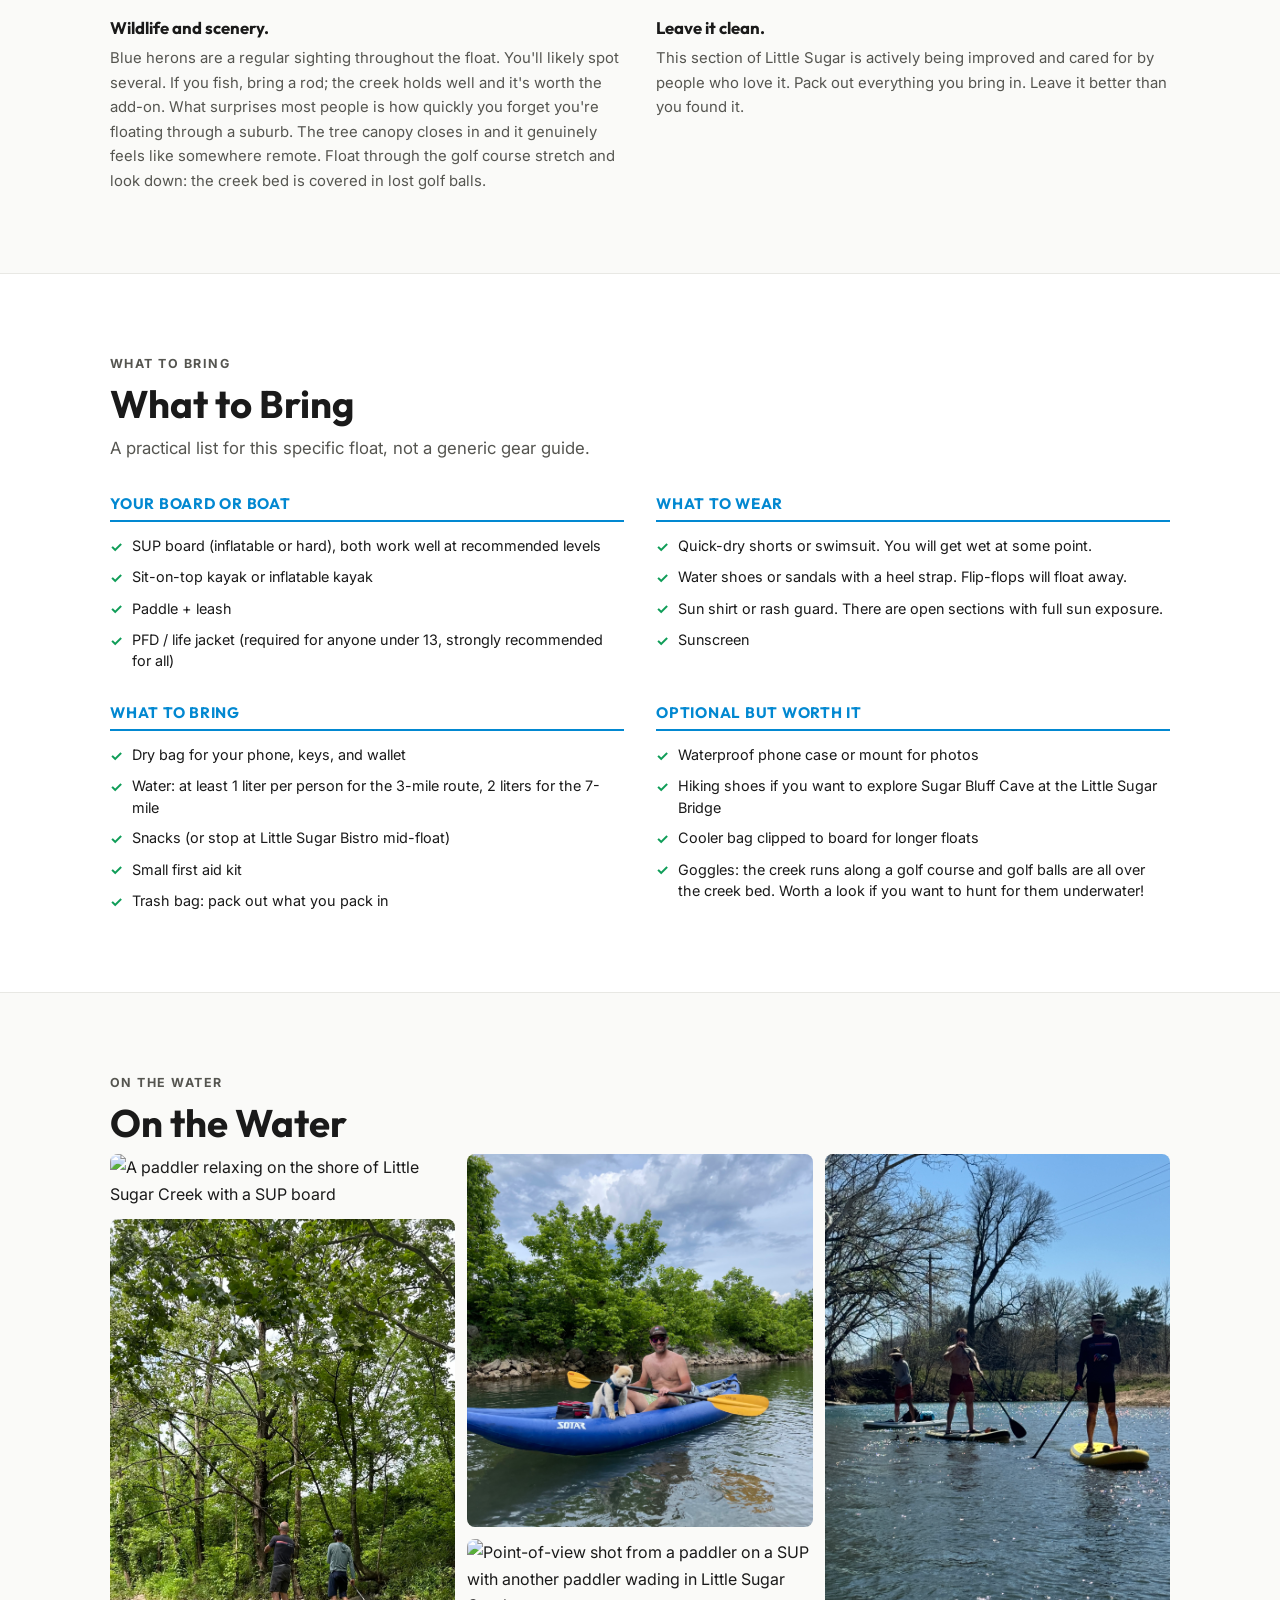
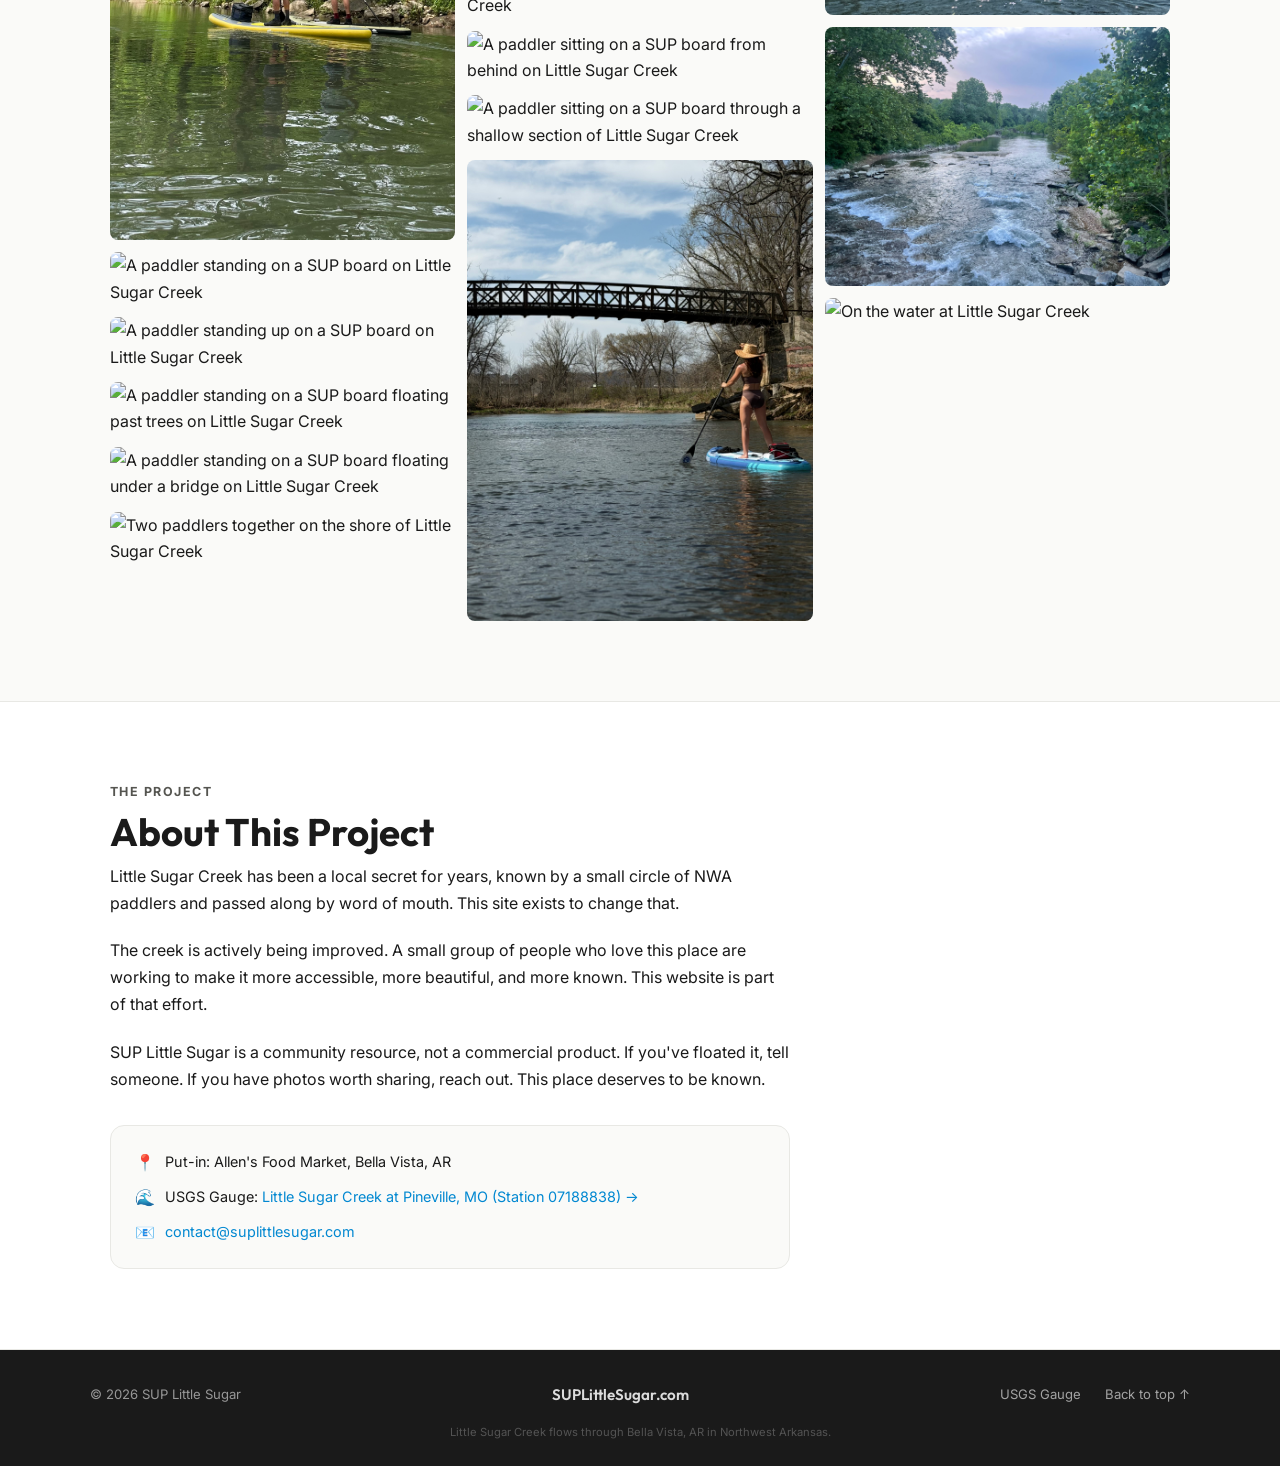
==== commit 8484a175: "Update index.html" ====
--- a/index.html
+++ b/index.html
@@ -3,7 +3,7 @@
 <head>
   <meta charset="UTF-8" />
   <meta name="viewport" content="width=device-width, initial-scale=1.0" />
-  <meta name="description" content="SUP Little Sugar — Stand-up paddleboarding and floating Little Sugar Creek in Bella Vista and Bentonville, Northwest Arkansas. Live conditions, interactive map, gear guide, and everything a first-timer needs." />
+  <meta name="description" content="SUP Little Sugar — Stand-up paddleboarding and floating Little Sugar Creek in Bella Vista, AR and Northwest Arkansas. Live conditions, interactive map, gear guide, and everything a first-timer needs." />
 
   <title>SUP Little Sugar — Float Little Sugar Creek in NWA</title>
 
@@ -50,10 +50,10 @@
   <section class="hero" aria-label="Hero">
     <div class="hero-overlay" aria-hidden="true"></div>
     <div class="hero-content">
-      <span class="hero-eyebrow">Little Sugar Creek · Bentonville → Bella Vista, AR</span>
+      <span class="hero-eyebrow">Little Sugar Creek · Bella Vista, AR → Missouri</span>
       <h1>SUP Little Sugar</h1>
-      <p class="hero-sub">Northwest Arkansas's best paddling feature is now on the map.</p>
-      <p class="hero-body">Little Sugar Creek, Bentonville → Bella Vista. 3 or 7 miles of flat water through the heart of NWA.</p>
+      <p class="hero-sub">Northwest Arkansas's best paddling feature is now on the map — let's float!</p>
+      <p class="hero-body">Little Sugar Creek · Bella Vista, AR → Missouri.<br>~3 or ~7 miles of flat water through the heart of NWA.</p>
       <div class="hero-buttons">
         <a href="#conditions" class="btn btn-primary">Check Today's Conditions</a>
         <a href="#map" class="btn btn-outline-white">See the Map</a>
@@ -106,39 +106,51 @@
 
       <!-- Flow level legend -->
       <div class="flow-legend">
-        <p class="flow-legend-context">Current conditions are one data point — use the full range below to understand where today's level falls.</p>
+        <p class="flow-legend-context">Current conditions are one data point. Use the full range below to understand where today's level falls.</p>
         <div class="flow-legend-levels">
           <div class="flow-legend-item">
             <span class="flow-legend-dot" style="background:#9e9e9e;"></span>
             <span class="flow-legend-range">Below 1.7 ft</span>
-            <span class="flow-legend-label">Too Low — not enough water</span>
+            <span class="flow-legend-label">Too Low: not enough water</span>
           </div>
           <div class="flow-legend-item">
             <span class="flow-legend-dot" style="background:#c8a800;"></span>
             <span class="flow-legend-range">1.7 – 1.9 ft</span>
-            <span class="flow-legend-label">Marginal — may drag in spots</span>
+            <span class="flow-legend-label">Marginal: may drag in spots</span>
           </div>
           <div class="flow-legend-item flow-legend-item--ideal">
             <span class="flow-legend-dot" style="background:#0f9d58;"></span>
             <span class="flow-legend-range">1.9 – 2.5 ft</span>
-            <span class="flow-legend-label">Ideal — perfect for all levels</span>
+            <span class="flow-legend-label">Ideal: perfect for all levels</span>
           </div>
           <div class="flow-legend-item">
             <span class="flow-legend-dot" style="background:#c8a800;"></span>
             <span class="flow-legend-range">2.5 – 3.0 ft</span>
-            <span class="flow-legend-label">Elevated — more current, use judgment</span>
+            <span class="flow-legend-label">Elevated: more current, use judgment</span>
           </div>
           <div class="flow-legend-item">
             <span class="flow-legend-dot" style="background:#d32f2f;"></span>
             <span class="flow-legend-range">Above 3.0 ft</span>
-            <span class="flow-legend-label">Do Not Float — stay off the creek</span>
+            <span class="flow-legend-label">Do Not Float: stay off the creek</span>
           </div>
         </div>
       </div><!-- /flow-legend -->
 
       <p class="conditions-explainer">
-        Flow is measured at the USGS gauge station on Little Sugar Creek. Gauge height in feet is the primary indicator for floatability — not volume. Data updates approximately every 15 minutes. Ideal range is <strong>1.9–2.5 ft</strong>. Above <strong>3.0 ft</strong>, stay off the water.
+        Flow is measured at the USGS gauge station on Little Sugar Creek. Gauge height in feet is the primary indicator for floatability, not volume. Data updates approximately every 15 minutes. Ideal range is <strong>1.9–2.5 ft</strong>. Above <strong>3.0 ft</strong>, stay off the water.
       </p>
+    </div>
+  </div>
+
+  <!-- ============================================================
+       WATERCRAFT ADVISORY
+       ============================================================ -->
+  <div style="background:#fff8e1; border-top:1px solid #e8d88a; border-bottom:1px solid #e8d88a;">
+    <div class="section">
+      <div style="border-left:4px solid #f9a825; padding-left:1.25rem;">
+        <h3 style="margin-top:0; margin-bottom:0.65rem; font-size:1.15rem; color:var(--text);">🛶 What to Float It On</h3>
+        <p style="margin:0; color:var(--text); line-height:1.7; font-size:0.97rem;">Little Sugar is best experienced on a SUP board or sit-on-top kayak. Tubes and similar inflatables are strongly discouraged: the creek is genuinely shallow in spots, and you'll spend more time dragging across limestone and scraping your knees than floating. A SUP or kayak keeps you moving efficiently from put-in to take-out and makes the whole trip what it's meant to be. Tubes are tempting, but this creek has a way of making you regret it quickly.</p>
+      </div>
     </div>
   </div>
 
@@ -222,15 +234,15 @@
         <div class="legend-items">
           <div class="legend-item">
             <span class="legend-dot" style="background:#0f9d58;"></span>
-            Green markers — Put-in, take-out &amp; parking
+            Green markers: put-in, take-out and parking
           </div>
           <div class="legend-item">
             <span class="legend-dot" style="background:#9c27b0;"></span>
-            Purple markers — Points of interest
+            Purple markers: points of interest
           </div>
           <div class="legend-item">
             <span class="legend-dot" style="background:#ffd600; outline: 1px solid #ccc;"></span>
-            Yellow markers — Caution / notable features
+            Yellow markers: caution and notable features
           </div>
         </div>
       </div>
@@ -245,7 +257,7 @@
     <div class="section">
       <span class="section-eyebrow">Along the Way</span>
       <h2 class="section-heading">What You'll See Along the Way</h2>
-      <p class="section-subheading">From a mid-float restaurant stop to a hidden cave — here's what to look for.</p>
+      <p class="section-subheading">From a mid-float restaurant stop to a hidden cave. Here's what to look for.</p>
 
       <div class="poi-grid">
 
@@ -255,7 +267,7 @@
             <p class="poi-type-label">🍽️ Food &amp; Drink · Primary Route</p>
             <h3>Little Sugar Bistro</h3>
             <p class="poi-meta">~Mile 1.3 from put-in</p>
-            <p>Pull your board onto the beach or bank and walk up to the restaurant and bar. It's right on the creek — one of the best mid-float stops you can make. Note that this is a temporary pull-out only — not a good spot for parking or a primary pull-out. Just a quick pit stop before getting back on the water.</p>
+            <p>Pull your board onto the beach or bank and walk up to the restaurant and bar. It's right on the creek, one of the best mid-float stops you can make. Note that this is a temporary pull-out only, not a good spot for parking or a primary pull-out. Just a quick pit stop before getting back on the water.</p>
           </div>
         </div>
 
@@ -265,7 +277,7 @@
             <p class="poi-type-label">🏊 Swimming · Hike · Primary Route</p>
             <h3>Little Sugar Bridge + Sugar Bluff Cave</h3>
             <p class="poi-meta">~Mile 1.8 from put-in</p>
-            <p>A great spot to pull off for swimming and river access. If you're up for a short adventure, access the Sugar Bluff Cave via the "Danger Will Robinson" trail on the west side of the bridge (river left). It's not hard to find — just make sure you have shoes you're comfortable hiking in.</p>
+            <p>A great spot to pull off for swimming and river access. If you're up for a short adventure, access the Sugar Bluff Cave via the "Danger Will Robinson" trail on the west side of the bridge (river left). It's not hard to find. Just make sure you have shoes you're comfortable hiking in.</p>
           </div>
         </div>
 
@@ -275,7 +287,7 @@
             <p class="poi-type-label">⛳ Golf Course Stretch · Primary Route</p>
             <h3>Golf Course Stretch — Watch the Fairways</h3>
             <p class="poi-meta">~Mile 2.0 from put-in</p>
-            <p>This section of the creek runs right alongside a golf course — keep your eyes up and you'll occasionally spot golfers on the fairways above. More interestingly, look down: the creek bed through here is loaded with lost golf balls. Goggles are worth it if you want to actually collect them.</p>
+            <p>This section of the creek runs right alongside a golf course. Keep your eyes up and you'll occasionally spot golfers on the fairways above. More interestingly, look down: the creek bed through here is loaded with lost golf balls. Goggles are worth it if you want to actually collect them.</p>
           </div>
         </div>
 
@@ -287,7 +299,7 @@
             <p class="poi-meta">~Mile 2.1 from put-in</p>
             <p>Quick-moving and shallow at most levels. The creek picks up a bit here as it flows over exposed limestone.</p>
             <div class="caution-tip">
-              💡 Beginner tip: Stay seated through this section. You won't flip if you're balanced — but standing up here makes it a lot easier to take a swim.
+              💡 Beginner tip: Stay seated through this section. You won't flip if you're balanced, but standing up here makes it a lot easier to take a swim.
             </div>
           </div>
         </div>
@@ -300,7 +312,7 @@
             <p class="poi-meta">~Mile 2.3 from put-in</p>
             <p>A small concrete feature creates a mini waterfall with about a 1-foot drop. Many people ride it seated without any trouble.</p>
             <div class="caution-tip">
-              💡 Beginner tip: Stay river right to float around the feature entirely — you'll bypass the drop. Either way, you'll see it coming and have time to decide.
+              💡 Beginner tip: Stay river right to float around the feature entirely and bypass the drop. Either way, you'll see it coming and have time to decide.
             </div>
           </div>
         </div>
@@ -332,7 +344,7 @@
 
         <div class="float-item">
           <h3>You don't need to be an expert.</h3>
-          <p>At recommended flow levels, this is genuinely flat water. If you can stand up and balance, you can SUP this creek. Inflatables and sit-on-top kayaks work great too — you don't need a performance board to have a great time.</p>
+          <p>At recommended flow levels, this is genuinely flat water. If you can stand up and balance, you can SUP this creek. Inflatables and sit-on-top kayaks work great too. You don't need a performance board to have a great time.</p>
         </div>
 
         <div class="float-item">
@@ -341,18 +353,18 @@
         </div>
 
         <div class="float-item">
-          <h3>The Water Feature — heads up.</h3>
-          <p>Around mile 2.3, there's a small concrete drop of about 1 foot. You can ride it seated, or take the bypass on river right to float around it entirely. Either way, you'll see it coming — and now you won't be surprised.</p>
+          <h3>The Water Feature: heads up.</h3>
+          <p>Around mile 2.3, there's a small concrete drop of about 1 foot. You can ride it seated, or take the bypass on river right to float around it entirely. Either way, you'll see it coming. You won't be surprised.</p>
         </div>
 
         <div class="float-item">
           <h3>Two cars makes life easy.</h3>
-          <p>Shuttle one car to the take-out before you put in. For the 3-mile route, park at the public lot near the 340 Bridge. For the 7-mile route, use the old Ford Dealership lot near MacaDoodles — it's public parking and right at the HWY 71 take-out.</p>
+          <p>Shuttle one car to the take-out before you put in. For the 3-mile route, park at the public lot near the 340 Bridge. For the 7-mile route, use the old Ford Dealership lot near MacaDoodles. It's public parking and right at the HWY 71 take-out.</p>
         </div>
 
         <div class="float-item">
           <h3>Wildlife and scenery.</h3>
-          <p>Blue herons are a regular sighting throughout the float — you'll likely spot several. If you fish, bring a rod; the creek holds well and it's worth the add-on. What surprises most people is how quickly you forget you're floating through a suburb — the tree canopy closes in and it genuinely feels like somewhere remote. Float through the golf course stretch and look down: the creek bed is covered in lost golf balls.</p>
+          <p>Blue herons are a regular sighting throughout the float. You'll likely spot several. If you fish, bring a rod; the creek holds well and it's worth the add-on. What surprises most people is how quickly you forget you're floating through a suburb. The tree canopy closes in and it genuinely feels like somewhere remote. Float through the golf course stretch and look down: the creek bed is covered in lost golf balls.</p>
         </div>
 
         <div class="float-item">
@@ -371,14 +383,14 @@
     <div class="section">
       <span class="section-eyebrow">What to Bring</span>
       <h2 class="section-heading">What to Bring</h2>
-      <p class="section-subheading">A practical list for this specific float — not a generic gear guide.</p>
+      <p class="section-subheading">A practical list for this specific float, not a generic gear guide.</p>
 
       <div class="gear-grid">
 
         <div class="gear-group">
           <h3>Your Board or Boat</h3>
           <ul class="gear-list">
-            <li>SUP board (inflatable or hard) — both work well at recommended levels</li>
+            <li>SUP board (inflatable or hard), both work well at recommended levels</li>
             <li>Sit-on-top kayak or inflatable kayak</li>
             <li>Paddle + leash</li>
             <li>PFD / life jacket (required for anyone under 13, strongly recommended for all)</li>
@@ -388,9 +400,9 @@
         <div class="gear-group">
           <h3>What to Wear</h3>
           <ul class="gear-list">
-            <li>Quick-dry shorts or swimsuit — you will get wet at some point</li>
-            <li>Water shoes or sandals with a heel strap — flip-flops will float away</li>
-            <li>Sun shirt or rash guard — there are open sections with full sun exposure</li>
+            <li>Quick-dry shorts or swimsuit. You will get wet at some point.</li>
+            <li>Water shoes or sandals with a heel strap. Flip-flops will float away.</li>
+            <li>Sun shirt or rash guard. There are open sections with full sun exposure.</li>
             <li>Sunscreen</li>
           </ul>
         </div>
@@ -399,10 +411,10 @@
           <h3>What to Bring</h3>
           <ul class="gear-list">
             <li>Dry bag for your phone, keys, and wallet</li>
-            <li>Water — at least 1 liter per person for the 3-mile route, 2 liters for the 7-mile</li>
+            <li>Water: at least 1 liter per person for the 3-mile route, 2 liters for the 7-mile</li>
             <li>Snacks (or stop at Little Sugar Bistro mid-float)</li>
             <li>Small first aid kit</li>
-            <li>Trash bag — pack out what you pack in</li>
+            <li>Trash bag: pack out what you pack in</li>
           </ul>
         </div>
 
@@ -412,7 +424,7 @@
             <li>Waterproof phone case or mount for photos</li>
             <li>Hiking shoes if you want to explore Sugar Bluff Cave at the Little Sugar Bridge</li>
             <li>Cooler bag clipped to board for longer floats</li>
-            <li>Goggles — the creek runs along a golf course and golf balls all over the creek bed. Worth a look if you want to hunt for them underwater!</li>
+            <li>Goggles: the creek runs along a golf course and golf balls are all over the creek bed. Worth a look if you want to hunt for them underwater!</li>
           </ul>
         </div>
 
@@ -524,7 +536,7 @@
 
       <div class="about-content">
 
-        <p>Little Sugar Creek has been a local secret for years — known by a small circle of NWA paddlers and passed along by word of mouth. This site exists to change that.</p>
+        <p>Little Sugar Creek has been a local secret for years, known by a small circle of NWA paddlers and passed along by word of mouth. This site exists to change that.</p>
 
         <p>The creek is actively being improved. A small group of people who love this place are working to make it more accessible, more beautiful, and more known. This website is part of that effort.</p>
 
@@ -567,7 +579,7 @@
       </div>
     </div>
     <p class="footer-seo container" style="text-align:center; margin-top:1rem;">
-      Little Sugar Creek flows through Bella Vista and Bentonville, AR in Northwest Arkansas.
+      Little Sugar Creek flows through Bella Vista, AR in Northwest Arkansas.
     </p>
   </footer>
 
